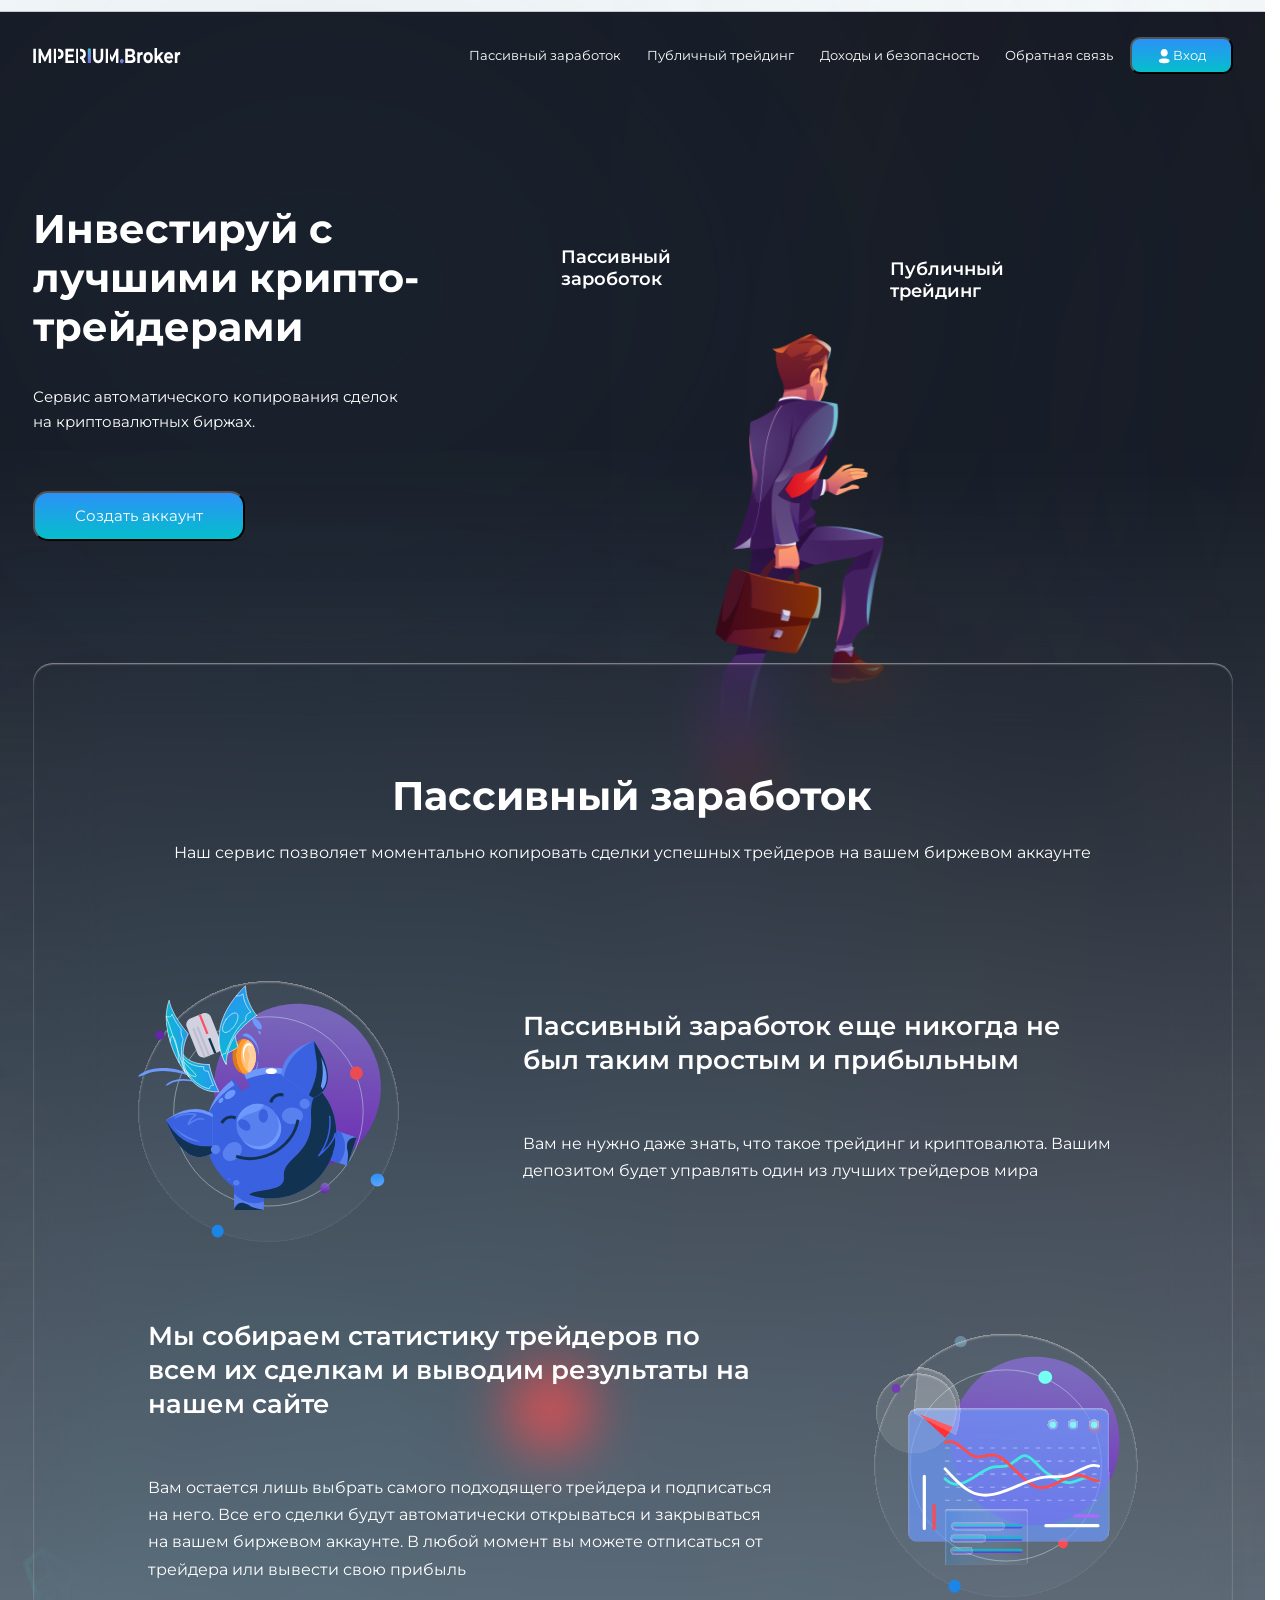
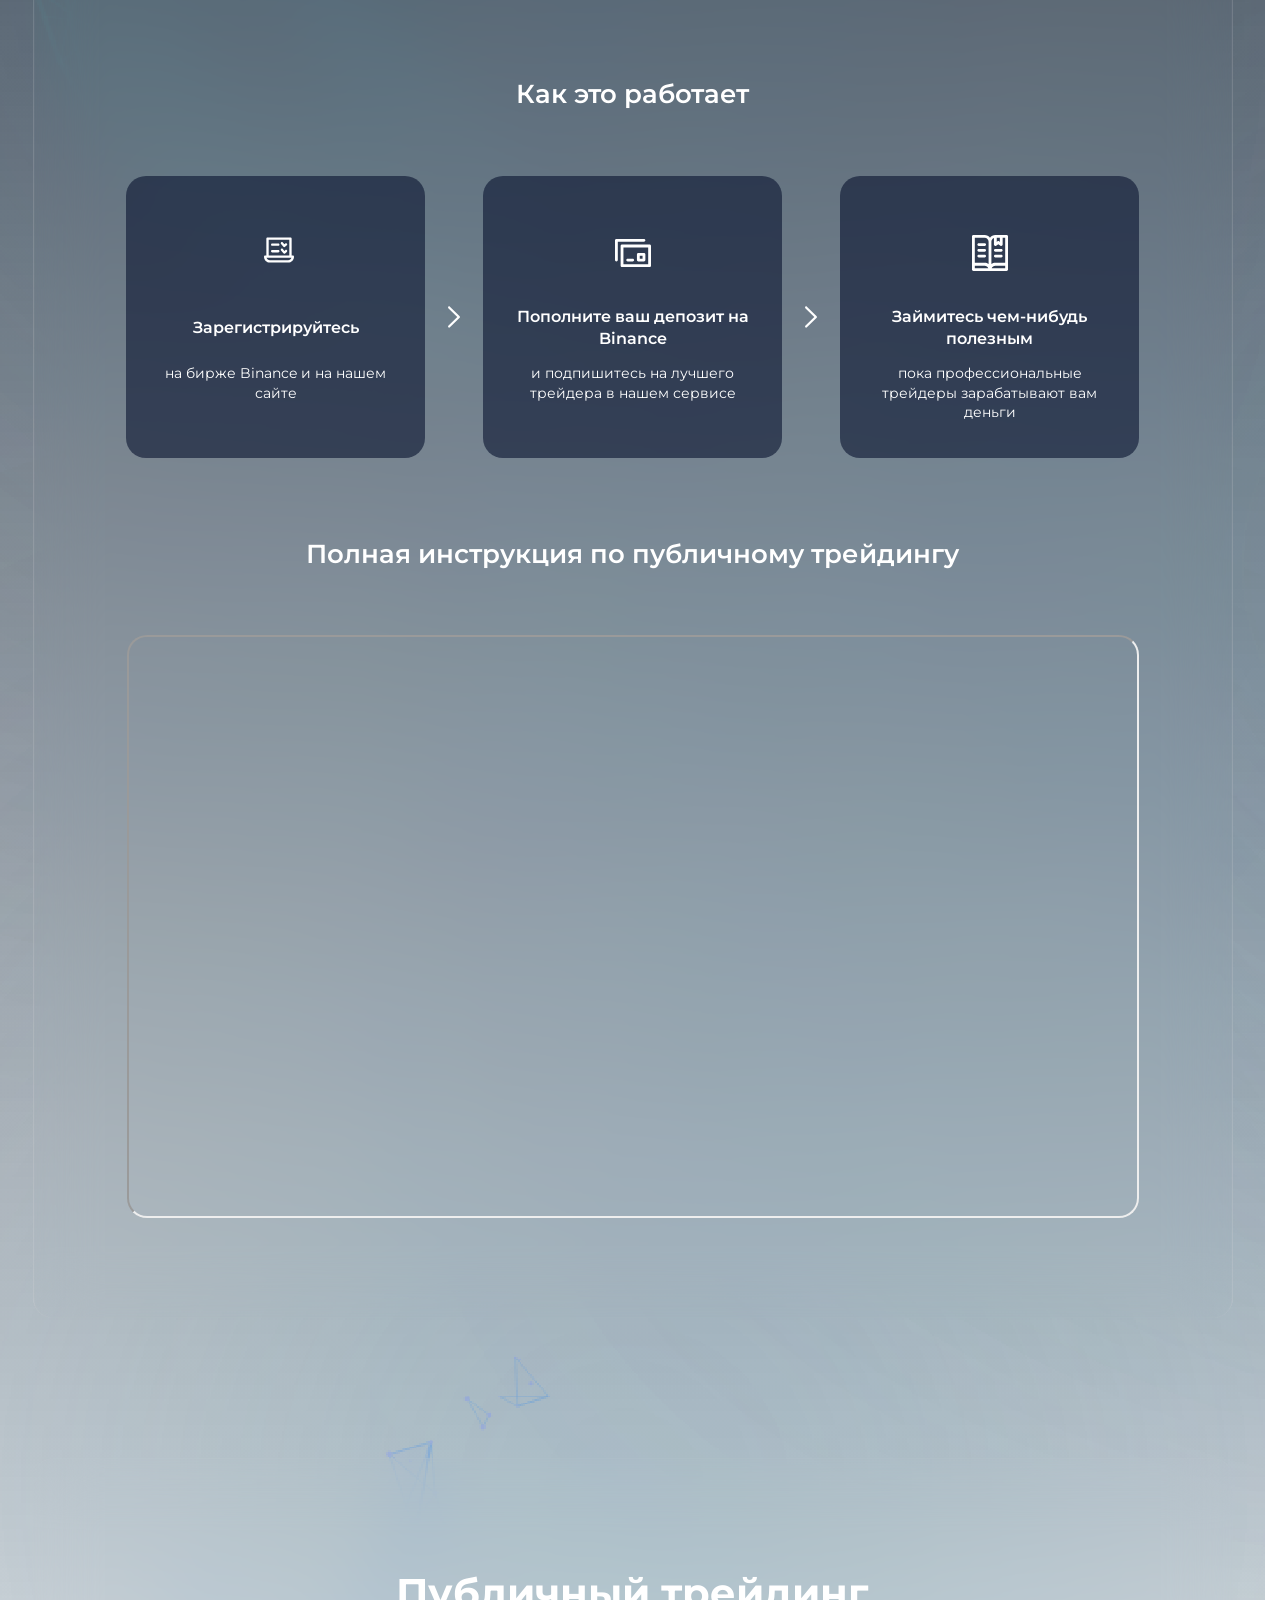
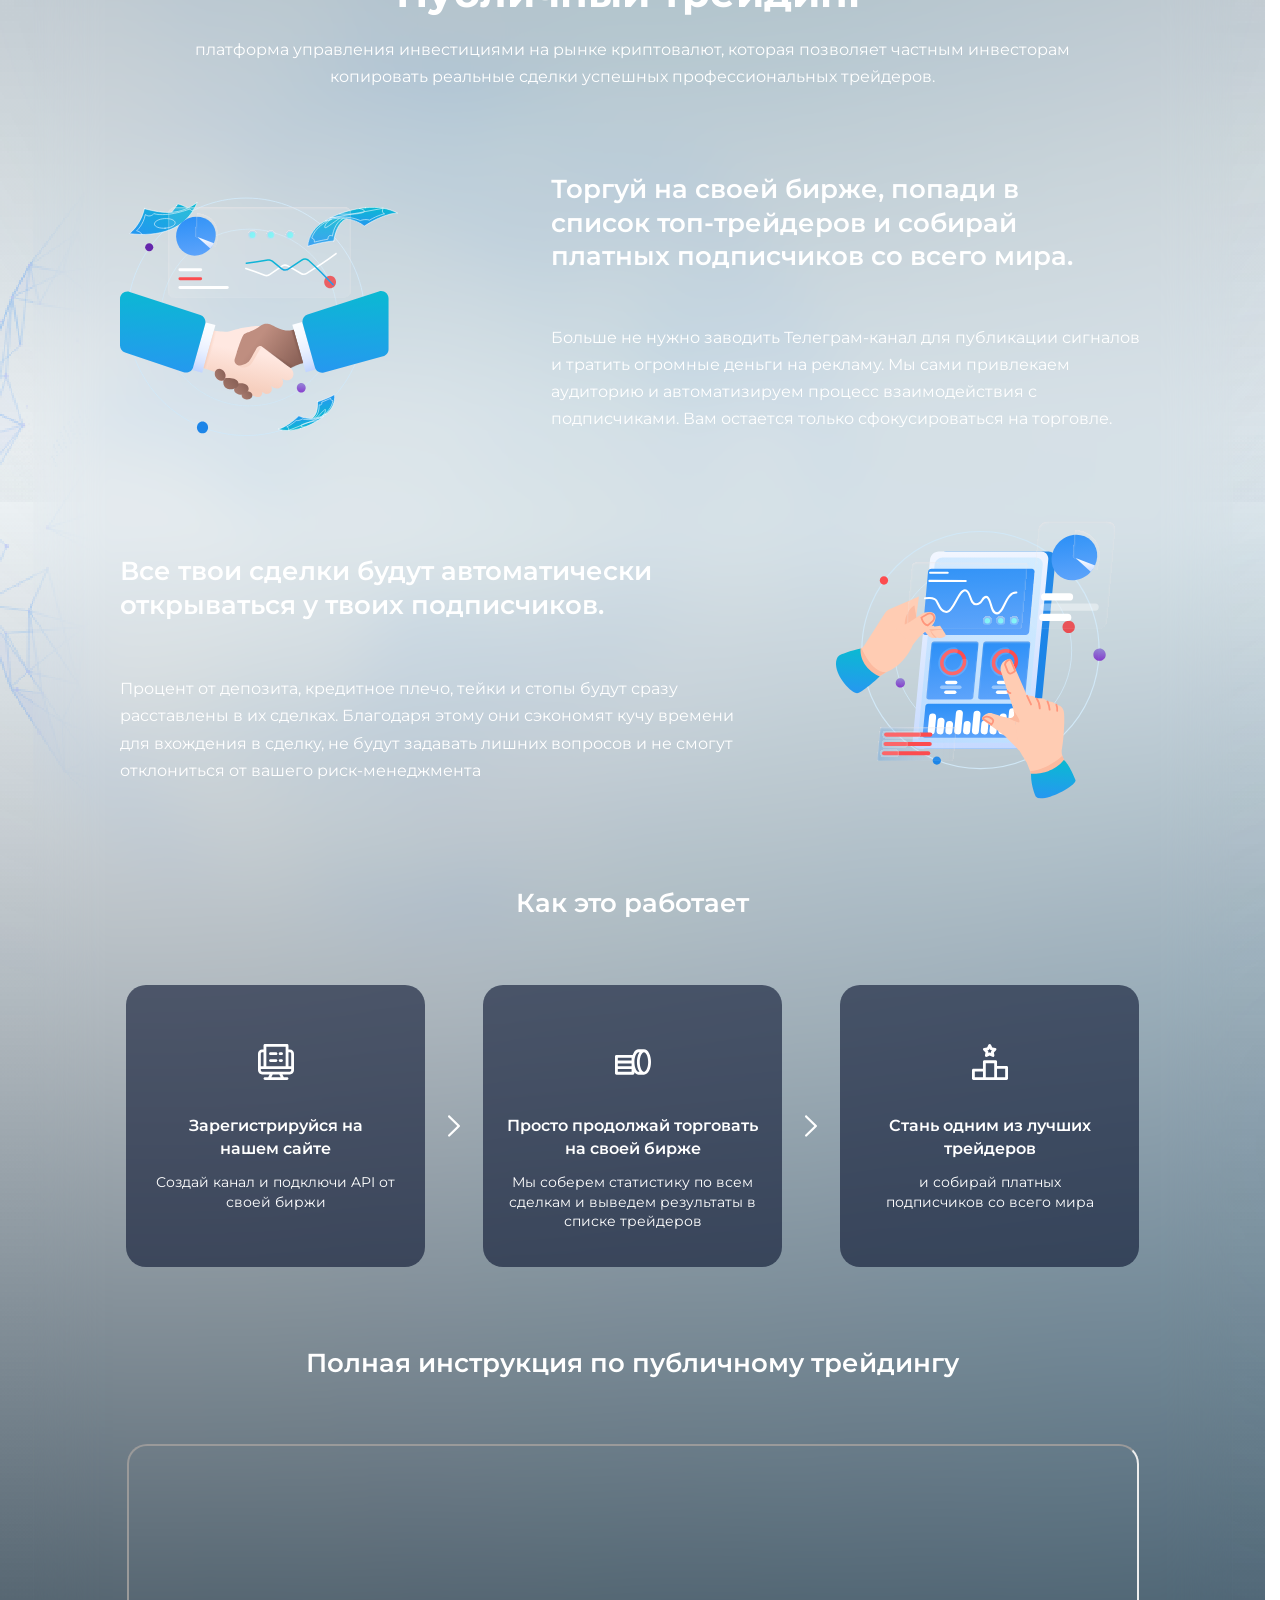
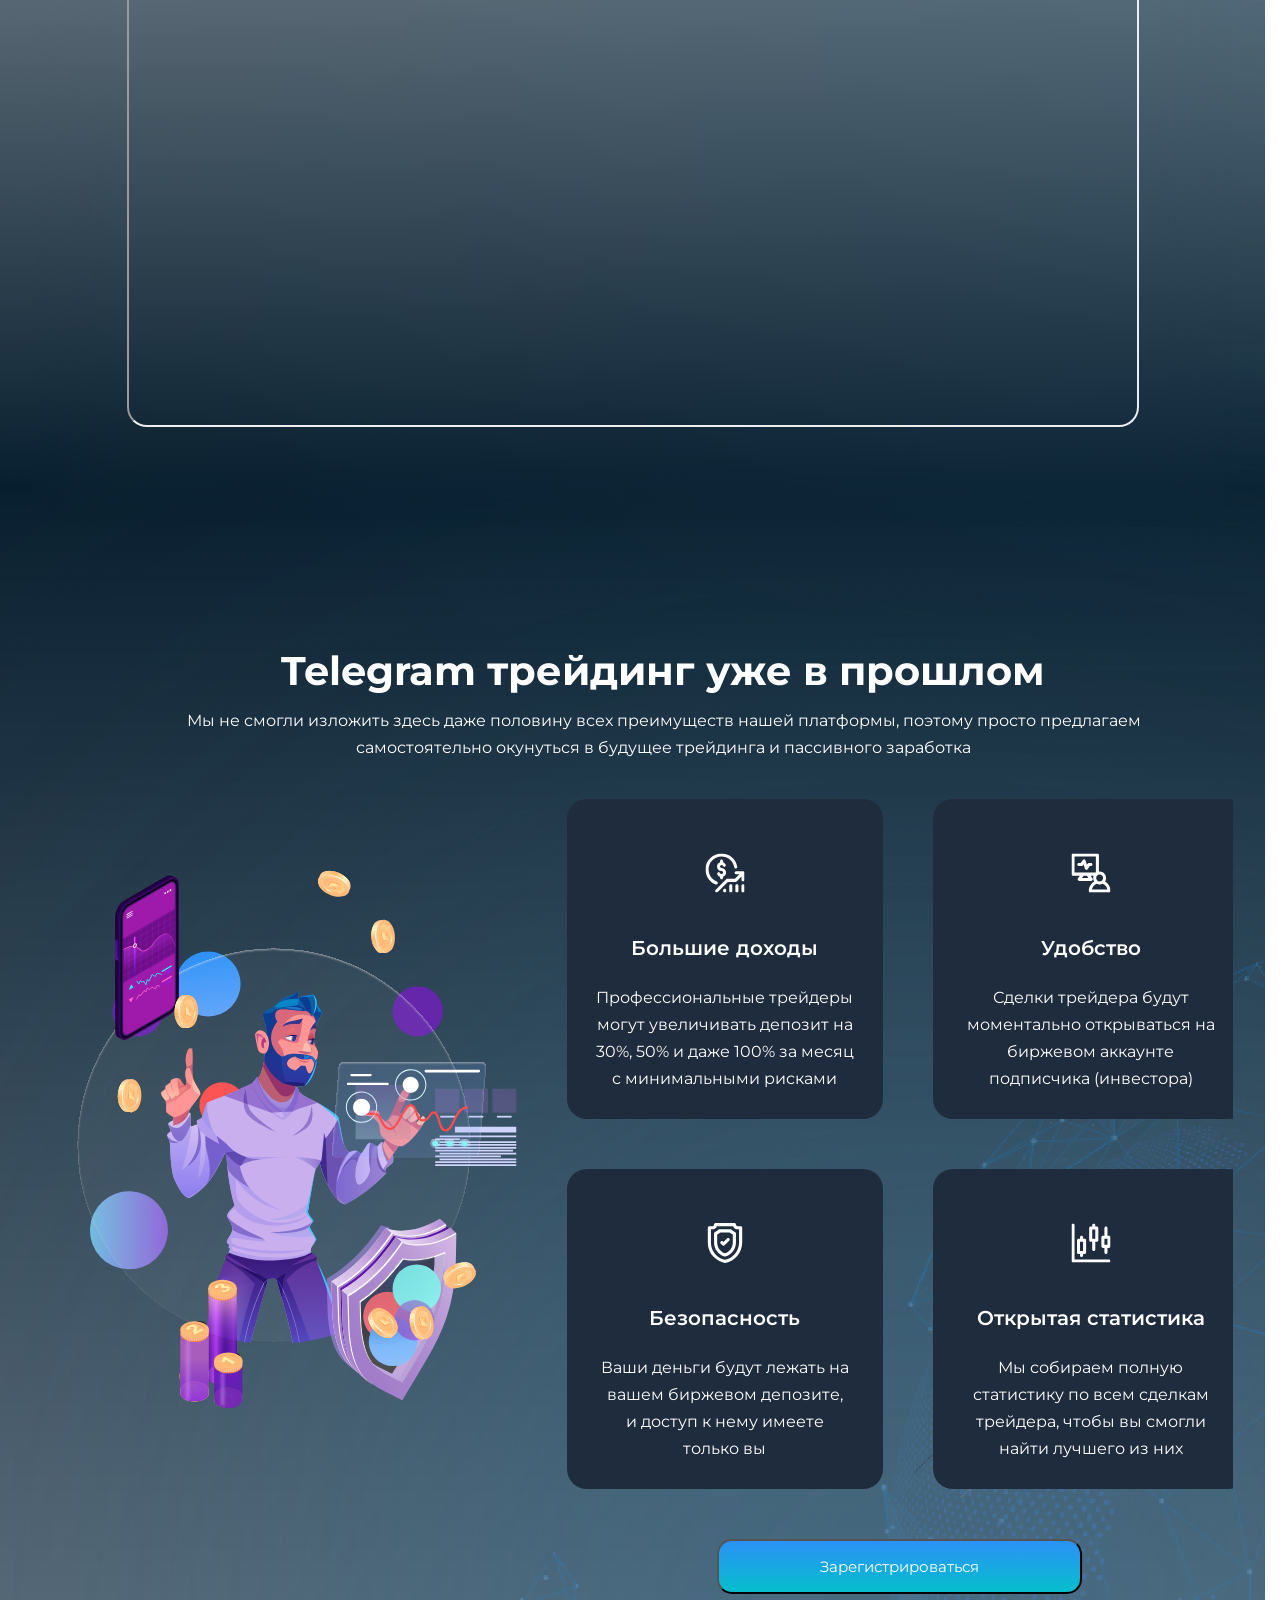
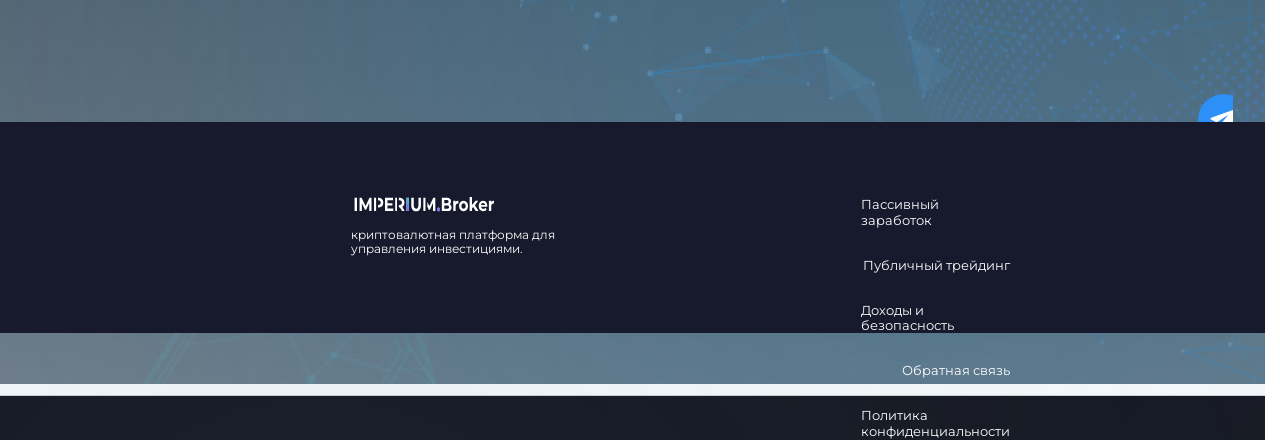
==== src/index.html @ 92c569d8 "adaptiv" ====
<!DOCTYPE html>
<html lang="ru">
<head>
    <meta charset="UTF-8">
    <meta name="viewport" content="width=device-width, initial-scale=1.0">
    <title>Document</title>
    <link rel="stylesheet" href="./index.css">
    <link rel="stylesheet" href="./normalize.css">
    <link rel="stylesheet" href="./media.css">
    <script defer src="./main.js"></script>
</head>
<body>
    <div class="page">
      <main class="page__content">
        <header class="header">
          <div class="logo">
            <img src="./assets/svg/Logo.svg" alt="Логотип" class="header__logo">
          </div>
          <button class="header__burger-btn" id="burger"><img src="./assets/svg/Menu.svg" alt="Menu"></button>
          <nav class="nav">
            <a href="#pass-income" class="nav__link">Пассивный заработок</a>
            <a href="#publ-trade" class="nav__link">Публичный трейдинг</a>
            <a href="#tg-trade" class="nav__link">Доходы и безопасность</a>
            <a href="#footer__actions" class="nav__link">Обратная связь</a> 
          </nav>
          <button class="btn btn_primary">
            <img src="./assets/svg/Profile.svg" alt="Профиль" class="logo__btn">Вход</button>
        </header>
        <section class="first-display">
          <div class="first-display__content">
            <h1 class="title title_h1">Инвестируй
              с лучшими крипто-трейдерами</h1>
            <p class="first-display__descr">Сервис автоматического копирования сделок
               на криптовалютных биржах.</p>
            <div class="first-display__actions">
              <button class="btn btn_prima">Создать аккаунт</button>
            </div>
          </div>
          <p class="first-display__pict one">Пассивный зароботок</p>
          <p class="first-display__pict two">Публичный трейдинг</p>
          <img src="./assets/svg/Man.svg" alt="Мужчина" class="first-display__bg">
        </section>
        <section id="pass-income" class="pass-income">
          <h1 class="title title-abzac_h1">Пассивный заработок</h1>
          <p class="pass-income__descr">Наш сервис позволяет моментально копировать
             сделки успешных трейдеров на вашем биржевом аккаунте</p>
          <div class="pass-income__list">
            <div class="card">
              <div class="card__content">
                <h3 class="card__title">Пассивный заработок еще никогда не был таким простым и прибыльным</h3>
                <p class="card__descr">Вам не нужно даже знать, что такое трейдинг и
                  криптовалюта. Вашим депозитом будет управлять один из лучших трейдеров мира</p>
              </div>
              <img src="./assets/svg/pig.svg" alt="Свинья" class="card-one__image">
            </div>
            <div class="card_direction_reverse">
              <div class="card-reverse__content">
                <h3 class="card-reverse__title">Мы собираем статистику трейдеров по всем их сделкам и выводим результаты на нашем сайте</h3>
                <p class="card-reverse__descr">Вам остается лишь выбрать самого подходящего трейдера и подписаться на него. Все его сделки будут автоматически открываться и закрываться на вашем биржевом аккаунте. В любой момент вы можете отписаться от трейдера или вывести свою прибыль</p>
              </div>
              <img src="./assets/svg/Card.svg" alt="Карточка" class="card-two__image">
            </div>
          </div>
          <h3 class="card-how__title">Как это работает</h3>
          <div class="card-how__work">
            <article class="how__work">
              <img src="./assets/svg/Icons.svg" alt="Иконка" class="icona">
              <h4 class="work__card">Зарегистрируйтесь</h4>
              <p class="work-card__descr">на бирже Binance и на 
                нашем сайте</p>
            </article>
            <img src="./assets/svg/Right.svg" alt="Стрелка" class="strela">
            <article class="how__work">
              <img src="./assets/svg/Icons-1.svg" alt="Иконка" class="icona">
              <h4 class="work-two__card">Пополните ваш депозит на Binance</h4>
              <p class="work-cardtwo__descr">и подпишитесь на лучшего трейдера в
                 нашем сервисе</p>
            </article>
            <img src="./assets/svg/Right.svg" alt="Стрелка" class="strela">
            <article class="how__work">
              <img src="./assets/svg/Vector.svg" alt="Иконка" class="icona">
              <h4 class="work-two__card">Займитесь чем-нибудь полезным</h4>
              <p class="work-cardtwo__descr">пока профессиональные трейдеры зарабатывают
                 вам деньги</p>
            </article>
          </div>
          <h3 class="card-two__title">Полная инструкция по публичному трейдингу</h3>
          <iframe width="1012" height="583" src="https://www.youtube.com/embed/ZHgyQGoeaB0?si=SyoJgp_qqMUG8dXv" class="video-trade"
          title="YouTube video player" allow="accelerometer; autoplay; clipboard-write; encrypted-media; gyroscope; picture-in-picture; web-share" referrerpolicy="strict-origin-when-cross-origin" allowfullscreen>
          </iframe>
        </section>
        <section id="publ-trade" class="publ-trade">
          <h1 class="title title-two_h1">Публичный трейдинг</h1>
          <p class="passtwo-income__descr">платформа управления инвестициями на рынке криптовалют,
             которая позволяет частным инвесторам копировать реальные сделки успешных профессиональных трейдеров.</p>
          <div class="pass-income__list">
            <div class="card">
              <div class="card__content">
                <h3 class="card-publ__title">Торгуй на своей бирже, попади в список топ-трейдеров и собирай платных подписчиков со всего мира. </h3>
                <p class="card-publ__descr">Больше не нужно заводить Телеграм-канал для публикации сигналов и тратить огромные деньги на рекламу. Мы сами привлекаем аудиторию и автоматизируем процесс взаимодействия с подписчиками. Вам остается только сфокусироваться на торговле.</p>
              </div>
              <img src="./assets/svg/Ruki.svg" alt="Рукопожатие" class="card-three__image">
            </div>
            <div class="card card_direction_reverse">
              <div class="card__content">
                <h3 class="card-reversepupl__title">Все твои сделки будут автоматически открываться у твоих подписчиков.</h3>
                <p class="card-reversepupl__descr">Процент от депозита, кредитное плечо, тейки и стопы будут сразу расставлены в их сделках. Благодаря этому они сэкономят кучу времени для вхождения в сделку, не будут задавать лишних вопросов и не смогут отклониться от вашего риск-менеджмента</p>
              </div>
              <img src="./assets/svg/Planhet.svg" alt="Планшет" class="card-for__image">
            </div>
          </div>
          <h3 class="card-howtwo__title">Как это работает</h3>
            <div class="card-how__work">
              <article class="how__work">
                <img src="./assets/svg/komp.svg" alt="Иконка" class="icona">
                <h4 class="work-two__card"><span>Зарегистрируйся на</span><br> 
                  <span>нашем сайте</span></h4>
                <p class="work-cardtwo__descr">Создай канал и подключи API от своей биржи</p>
              </article>
              <img src="./assets/svg/Right.svg" alt="Стрелка" class="strela">
              <article class="how__work">
                <img src="./assets/svg/monetki.svg" alt="Иконка" class="icona">
                <h4 class="work-two__card">Просто продолжай торговать на своей бирже</h4>
                <p class="work-cardtwo__descr">Мы соберем статистику по всем сделкам и выведем результаты в списке трейдеров</p>
              </article>
              <img src="./assets/svg/Right.svg" alt="Стрелка" class="strela">
              <article class="how__work">
                <img src="./assets/svg/mesta.svg" alt="Иконка" class="icona">
                <h4 class="work-two__card">Стань одним из лучших трейдеров</h4>
                <p class="work-cardtwo__descr"><span>и собирай платных</span><br>
                  <span>подписчиков со всего мира</span></p>
              </article>
            </div>
            <h3 class="card-two__title">Полная инструкция по публичному трейдингу</h3>
            <iframe width="1012" height="583" src="https://www.youtube.com/embed/ZHgyQGoeaB0?si=SyoJgp_qqMUG8dXv" class="video-trade"
            title="YouTube video player" allow="accelerometer; autoplay; clipboard-write; encrypted-media; gyroscope; picture-in-picture; web-share" referrerpolicy="strict-origin-when-cross-origin" allowfullscreen>
            </iframe>
        </section>
        <section id="tg-trade" class="tg-trade">
          <h1 class="title-tg">Telegram трейдинг уже в прошлом</h1>
          <p class="pass-tg__descr">Мы не смогли изложить здесь даже половину всех преимуществ нашей платформы, поэтому просто предлагаем самостоятельно окунуться в будущее трейдинга и пассивного заработка</p>
          <div class="tg-trade__cards">
            <article class="tg-trade__art">
              <img src="./assets/svg/tg-man_trade.svg" alt="Мужик" class="tg-img">
            </article>
            <div class="tg-trade__content">
              <article class="tg-trade__article">
                <img src="./assets/svg/uvelich.svg" alt="Иконка" class="icona-two">
                <h4 class="tg-trade__card">Большие доходы</h4>
                <p class="tg-trade__descr">Профессиональные трейдеры могут увеличивать депозит на 30%, 50% и даже 100% за месяц с минимальными рисками</p>
              </article>
              <article class="tg-trade__article">
                <img src="./assets/svg/monitor.svg" alt="Иконка" class="icona-two">
                <h4 class="tg-trade__card">Удобство</h4>
                <p class="tg-trade__descr">Сделки трейдера будут моментально открываться на биржевом аккаунте подписчика (инвестора)</p>
              </article>
              <article class="tg-trade__article">
                <img src="./assets/svg/schit.svg" alt="Иконка" class="icona-two">
                <h4 class="tg-trade__card">Безопасность</h4>
                <p class="tg-trade__descr"><span>Ваши деньги будут лежать на</span><br> <span>вашем биржевом депозите,</span><br>
                  <span>и доступ к нему имеете</span><br>
                  <span>только вы</span></p>
              </article>
              <article class="tg-trade__article">
                <img src="./assets/svg/nastroyka.svg" alt="Иконка" class="icona-two">
                <h4 class="tg-trade__card">Открытая статистика</h4>
                <p class="tg-trade__descr">Мы собираем полную статистику по всем сделкам трейдера, чтобы вы смогли найти лучшего из них</p>
              </article>
            </div>
          </div>
          <div class="tg-trade__actions">
            <button class="btn-tg__trade">Зарегистрироваться</button>
          </div>
          <div id="footer__actions" class="footer__actions">
            <a href="https://web.telegram.org/k/" class="tg-btn"><img src="./assets/svg/Telegram.svg" alt="tg"></a>
          </div>
        </section>
      </main>
    </div>
</body>
<footer class="footer">
  <div class="logo">
    <img src="./assets/svg/Logo.svg" alt="Логотип" class="footer__logo">
    <p class="logo__footer">криптовалютная платформа для управления инвестициями.</p>
  </div>
  <nav class="nav-foot">
    <a href="#pass-income" class="nav-foot__link">Пассивный заработок</a>
    <a href="#publ-trade" class="nav-foot__link">Публичный трейдинг</a>
    <a href="#tg-trade" class="nav-foot__link">Доходы и безопасность</a>
    <a href="#footer__actions" class="nav-foot__link">Обратная связь</a>
    <a href="#" class="nav-foot__link">Политика конфиденциальности</a>
  </nav>
</footer>
</html>
---- src/index.css ----
@font-face {
  font-family: 'montserrat';
  font-weight: 700;
  color: hsla(0, 0%, 100%, 1);
  src: url(./assets/fonts/static/Montserrat-Bold.ttf);
 }

 @font-face {
  font-family: 'montserrat';
  font-weight: 600;
  color: hsla(0, 0%, 100%, 1);
  src: url(./assets/fonts/static/Montserrat-SemiBold.ttf);
 }

 @font-face {
  font-family: 'montserrat';
  font-weight: 400;
  color: hsla(0, 0%, 100%, 1);
  src: url(./assets/fonts/static/Montserrat-Regular.ttf);
 }

 :root {
  --white: hsla(0, 0%, 86%, 1);
  --violet: hsla(268, 64%, 41%, 1);
  --yellow: hsla(28, 87%, 62%, 1);
  --glass: hsla(0, 0%, 100%, 0.04);
  --green-light: hsla(175, 100%, 72%, 1);
  --green: hsla(145, 63%, 42%, 1);
  --dark: hsla(215, 28%, 20%, 1);
  --red: hsla(359, 97%, 64%, 1);
  --blue: hsla(210, 93%, 57%, 1);
  --zalivka: hsla(225, 68%, 11%, 0.6);
  --white-font: hsla(0, 0%, 100%, 1);
  --grad-1:hsla(210, 93%, 57%, 1);
  --grad-2:hsla(184, 95%, 41%, 1);
  --grad-3:hsla(210, 97%, 50%, 1);
  --grad-4:hsla(184, 100%, 53%, 1);

  /* --linear-gradient__1: (hsla(210, 93%, 57%, 1), hsla(184, 95%, 41%, 1));
  --linear-gradient__2: (hsla(256, 93%, 57%, 1), hsla(184, 95%, 41%, 1));
  --linear-gradient__3: (hsla(210, 93%, 57%, 1), hsla(219, 100%, 79%, 1));
  --linear-gradient__4: (hsla(272, 84%, 42%, 1), hsla(256, 53%, 62%, 1));
  --linear-gradient__5: (hsla(191, 100%, 75%, 1), hsla(209, 100%, 61%, 1));
  --linear-gradient__icon: (hsla(198, 100%, 75%, 1), hsla(264, 89%, 68%, 1)); */
  --size-base: 4px;
  --content-width-max: 1220px;
 }

 html {
  font-size: 4px;
 }

 body {
  display: flex;
  flex-direction: column;
  font-size: 4rem;
  /* margin-bottom: calc(var(--size-base)*52.75); */
  background-image: url(./assets/svg/BG\ and\ elements.svg);
  /* background-color: black; */
  /* background-color: gray; */
  /* background-color: rgb(88, 86, 84); */
  /* background-position: 0 0; */
  color: var(--white-font);
  /* height: 100%; */
  /* padding-bottom: calc(var(--size-base)*52.75); */

 }
 
.page {
  display: flex;
  flex-direction: column;
  max-width: var(--content-width-max);
  margin: auto;
  width: 1200px;
  /* height: 100%; */

}

.page__content {
  display: flex;
  flex-direction: column;
  max-width: var(--content-width-max);
}

.header {
  display: flex;
  flex-direction: row;
  justify-content: space-between;
  align-items: center;
  color: var(--white-font);
  margin-top: calc(var(--size-base)*9.25);

}

.nav__link {
  color: var( --white-font);
  text-decoration: none;
}

.nav {
  display: flex;
  flex-direction: row;
  align-items: center;
  line-height: 1.22em;

  font-family: 'montserrat';
  font-weight: 500;
  
  font-size: 3.25rem;

  column-gap: calc(var(--size-base)*6.5);
  margin-left: calc(var(--size-base)*68);
}

.btn_primary {
  display: flex;
  /* flex-direction: row; */
  align-items: center;
  justify-content: center;
  height: 37px;
  width: 103px;
  color: var( --white-font);
  font-family: 'montserrat';
  font-weight: 500;

  font-size: 3.25rem;

  border-radius: 10px;
  background-image: linear-gradient(var(--grad-1), var(--grad-2));
}

.btn_primary:active {
  background-image: linear-gradient(var(--grad-3), var(--grad-4));
}

.first-display {
  height: calc(var(--size-base)*116.75);
  width: calc(var(--size-base)*110);
}


.first-display__content {
  display: flex;
  flex-direction: column;
}

.title_h1 {
  font-family: 'montserrat';
  font-weight: 700;
  height: calc(var(--size-base)*36.75);
  width: calc(var(--size-base)*110);
  font-size: 10rem;
  line-height: 1.22em;
  margin-top: calc(var(--size-base)*32.75);
}

.first-display__descr {
  font-family: 'montserrat';
  font-weight: 400;
  height: calc(var(--size-base)*12.5);
  width: calc(var(--size-base)*96.25);
  font-size: 3.75rem;
  line-height: 1.67em;
  margin-top: calc(var(--size-base)*8);
}

.btn_prima {
  display: flex;
  align-items: center;
  justify-content: center;
  height: 50px;
  width: 212px;
  color: var( --white-font);
  font-family: 'montserrat';
  font-weight: 500;
  line-height: 1.67em;

  font-size: 3.75rem;

  border-radius: 15px;
  background-image: linear-gradient(var(--grad-1), var(--grad-2));
  margin-top: calc(var(--size-base)*14.25)
}

.btn_prima:active {
  background-image: linear-gradient(var(--grad-3), var(--grad-4));
}

.first-display {
  display: flex;
}

.first-display__pict {
  font-family: 'montserrat';
  font-weight: 600;
  line-height: 1.22em;
  font-size: 4.5rem;
}

.one {
  display: flex;
  flex-direction: column;
  height: calc(var(--size-base)*12.25);
  width: calc(var(--size-base)*36.2);
  margin-top: calc(var(--size-base)*43.25);
  margin-left: calc(var(--size-base)*22);
}

.two {
  display: flex;
  flex-direction: column;
  height: calc(var(--size-base)*10.75);
  width: calc(var(--size-base)*35);
  margin-top: calc(var(--size-base)*46.25);
  margin-left: calc(var(--size-base)*54.75);
}

.first-display__bg {
  position: relative;
  top: calc(var(--size-base)*65);
  left: calc(var(--size-base)*(-75));
}

.pass-income {
  display: flex;
  flex-direction: column;
  align-items: center;
  justify-content: space-between;
  margin-top: calc(var(--size-base)*30.5);

  box-shadow: inset 0 1px 2px hsla(0, 18%, 92%, 0.6);
  border-radius: 20px;
  backdrop-filter: blur(30px);
  z-index: 1;
}

.title-abzac_h1 {
  font-family: 'montserrat';
  font-weight: 700;
  height: calc(var(--size-base)*16.75);
  width: calc(var(--size-base)*120.5);
  font-size: 10rem;
  line-height: 1.68em;
  margin-top: calc(var(--size-base)*24.75);
}

.pass-income__descr {
  font-family: 'montserrat';
  font-weight: 400;
  height: calc(var(--size-base)*6.75);
  /* width: calc(var(--size-base)*239); */
  font-size: 4rem;
  line-height: 1.68em;
  margin-top: calc(var(--size-base)*2.75);
}

/* .pass-income__list {

} */

.card {
  display: flex;
  flex-direction: row-reverse;
  /* height: calc(var(--size-base)*73.25);
  width: calc(var(--size-base)*252); */
  /* justify-content: space-between; */
  /* align-items: end; */
}

.card_direction_reverse {
  display: flex;
  flex-direction: row;
}

.card__content {
  display: flex;
  flex-direction: column;
}

.card__title {
  font-family: 'montserrat';
  font-weight: 600;
  height: calc(var(--size-base)*17);
  width: calc(var(--size-base)*137.75);
  font-size: 6.5rem;
  line-height: 1.3em;
  margin-top: calc(var(--size-base)*35.75);
  margin-left: calc(var(--size-base)*24);
}

.card__descr {
  font-family: 'montserrat';
  font-weight: 400;
  height: calc(var(--size-base)*13.5);
  width: calc(var(--size-base)*148.75);
  font-size: 4rem;
  line-height: 1.7em;
  margin-top: calc(var(--size-base)*13);
  margin-left: calc(var(--size-base)*24);
}

.card-one__image {
  width: 279px;
  height: 279px;
  margin-top: calc(var(--size-base)*24.5);
  /* margin-left: calc(var(--size-base)*(-7.5)); */
  position: relative;
  left: -20px;
}

.card-reverse__title {
  font-family: 'montserrat';
  font-weight: 600;
  height: calc(var(--size-base)*25.5);
  width: calc(var(--size-base)*156.5);
  font-size: 6.5rem;
  line-height: 1.3em;
  margin-top: calc(var(--size-base)*19);
  /* margin-left: calc(var(--size-base)*28.75); */
}


.card-reverse__descr {
  font-family: 'montserrat';
  font-weight: 400;
  height: calc(var(--size-base)*27);
  width: calc(var(--size-base)*156.5);
  font-size: 4rem;
  line-height: 1.7em;
  margin-top: calc(var(--size-base)*13);
  /* margin-right: calc(var(--size-base)*13); */
}

.card-two__image {
  width: 279px;
  height: 279px;
  margin-top: calc(var(--size-base)*18.75);
  position: relative;
  left: 90px;
}

.card-how__title {
  font-family: 'montserrat';
  font-weight: 600;
  height: calc(var(--size-base)*8.5);
  width: calc(var(--size-base)*58.5);
  font-size: 6.5rem;
  line-height: 1.3em;
  margin-top: calc(var(--size-base)*20);
}

.card-how__work {
  display: flex;
  flex-direction: row;
  align-items: center;
  gap: calc(var(--size-base)*3.25);
  margin-top: calc(var(--size-base)*16);
}

.how__work {
  width: 299px;
  height: 282px;
  display: flex;
  flex-direction: column;
  background-color: var(--zalivka);
  border-radius: 20px;
  align-items: center;
  /* justify-content: space-around; */
}

.work__card {
  font-family: 'montserrat';
  font-weight: 600;
  /* height: calc(var(--size-base)*8.5); */
  /* width: calc(var(--size-base)*58.5); */
  font-size: 4rem;
  line-height: 1.4em;
  margin-top: calc(var(--size-base)*11.5);
  text-align: center;
}

.work-two__card {
  font-family: 'montserrat';
  font-weight: 600;
  font-size: 4rem;
  line-height: 1.4em;
  margin-top: calc(var(--size-base)*8.75);
  text-align: center;
  width: 261px;
  height: 44px;
}

.work-card__descr {
  font-family: 'montserrat';
  font-weight: 400;
  font-size: 3.5rem;
  line-height: 1.4em;
  margin-top: calc(var(--size-base)*6.25);
  width: 260px;
  height: 40px;
  text-align: center;
}

.work-cardtwo__descr {
  font-family: 'montserrat';
  font-weight: 400;
  font-size: 3.5rem;
  line-height: 1.4em;
  margin-top: calc(var(--size-base)*3.5);
  width: 260px;
  height: 40px;
  text-align: center;
}

.icona {
  width: 36px;
  height: 36px;
  margin-top: calc(var(--size-base)*14.75);
}

.strela {
  width: 32px;
  height: 32px;
}

.card-two__title {
  font-family: 'montserrat';
  font-weight: 600;
  height: calc(var(--size-base)*8.5);
  width: calc(var(--size-base)*170);
  font-size: 6.5rem;
  line-height: 1.3em;
  margin-top: calc(var(--size-base)*20);
  text-align: center;
}

.video-trade {
  margin-top: calc(var(--size-base)*15.7);
  border-radius: 20px;
  margin-bottom: calc(var(--size-base)*25);
}

.publ-trade {
  display: flex;
  flex-direction: column;
  align-items: center;
  justify-content: space-between;
  margin-top: calc(var(--size-base)*35);

  box-shadow: inset 0 1px 2px hsla(0, 0%, 100%, 0.04);
  border-radius: 20px;
  backdrop-filter: blur(30px);
  z-index: 1;
}

/* .pass-income__list {

} */

.title-two_h1 {
  font-family: 'montserrat';
  font-weight: 700;
  height: calc(var(--size-base)*16.75);
  width: calc(var(--size-base)*118.5);
  font-size: 10rem;
  line-height: 1.68em;
  margin-top: calc(var(--size-base)*25.25);
  text-align: center;
}

.passtwo-income__descr {
  font-family: 'montserrat';
  font-weight: 400;
  height: calc(var(--size-base)*13.5);
  width: calc(var(--size-base)*239);
  font-size: 4rem;
  line-height: 1.68em;
  margin-top: calc(var(--size-base)*2.75);
  text-align: center;
}

.card-three__image {
  width: 279px;
  height: 279px;
  margin-top: calc(var(--size-base)*20.1);
  position: relative;
  /* left: -30px; */
}

.card-for__image {
  width: 279px;
  height: 279px;
  margin-top: calc(var(--size-base)*17.75);
  position: relative;
  left: 90px;
}

.card-publ__title {
  font-family: 'montserrat';
  font-weight: 600;
  height: calc(var(--size-base)*25.5);
  width: calc(var(--size-base)*137.75);
  font-size: 6.5rem;
  line-height: 1.3em;
  margin-top: calc(var(--size-base)*20.5);
  margin-left: calc(var(--size-base)*38);
}

.card-publ__descr {
  font-family: 'montserrat';
  font-weight: 400;
  height: calc(var(--size-base)*27);
  width: calc(var(--size-base)*148.75);
  font-size: 4rem;
  line-height: 1.7em;
  margin-top: calc(var(--size-base)*12.25);
  margin-left: calc(var(--size-base)*38);
}

.card-reversepupl__title {
  font-family: 'montserrat';
  font-weight: 600;
  height: calc(var(--size-base)*17);
  width: calc(var(--size-base)*156.5);
  font-size: 6.5rem;
  line-height: 1.3em;
  margin-top: calc(var(--size-base)*26.25);
  /* margin-left: calc(var(--size-base)*26); */
}

.card-reversepupl__descr {
  font-family: 'montserrat';
  font-weight: 400;
  height: calc(var(--size-base)*27);
  width: calc(var(--size-base)*156.5);
  font-size: 4rem;
  line-height: 1.7em;
  margin-top: calc(var(--size-base)*13);
}

.card-howtwo__title {
  font-family: 'montserrat';
  font-weight: 600;
  height: calc(var(--size-base)*8.5);
  width: calc(var(--size-base)*58.5);
  font-size: 6.5rem;
  line-height: 1.3em;
  margin-top: calc(var(--size-base)*21.75);
}

.tg-trade {
  display: flex;
  flex-direction: column;
  justify-content: space-between;
  align-items: center;
  height: calc(var(--size-base)*246.25);
  width: calc(var(--size-base)*293.5);
  margin-left: calc(var(--size-base)*11);
  margin-bottom: calc(var(--size-base)*52.5);
}

.title-tg {
  font-family: 'montserrat';
  font-weight: 700;
  height: calc(var(--size-base)*16.75);
  width: calc(var(--size-base)*191.5);
  font-size: 10rem;
  line-height: 1.22em;
  margin-top: calc(var(--size-base)*30);
  /* margin-bottom: calc(var(--size-base)*26); */
  /* margin-left: calc(var(--size-base)*56.75); */
  /* justify-content: center; */
  /* align-items: center; */
}

.pass-tg__descr {
  font-family: 'montserrat';
  font-weight: 400;
  height: calc(var(--size-base)*12.5);
  width: calc(var(--size-base)*239);
  font-size: 4rem;
  line-height: 1.7em;
  margin-top: calc(var(--size-base)*2.75);
  text-align: center;
}

.tg-trade__cards {
  display: flex;
  align-items: center;
  justify-content: space-between;
  margin-top: calc(var(--size-base)*10.5);
  gap: 50px;
  /* margin-bottom: calc(var(--size-base)*10); */
}

.tg-trade__content {
  flex: 1.5;
  display: flex;
  flex-wrap: wrap;
  /* justify-content: space-between; */
  gap: 50px;
}

.tg-img {
  height: calc(var(--size-base)*144.25);
  width: calc(var(--size-base)*110);
}

.tg-trade__article {
  width: 316px;
  height: 320px;
  display: flex;
  flex-direction: column;
  background-color: hsla(214, 33%, 18%, 1);
  border-radius: 20px;
  align-items: center;
  /* justify-content: space-between; */
}

.icona-two {
  width: 40px;
  height: 40px;
  margin-top: calc(var(--size-base)*13.5);
}

.tg-trade__card {
  font-family: 'montserrat';
  font-weight: 600;
  height: calc(var(--size-base)*6.5);
  font-size: 5rem;
  line-height: 1.3em;
  margin-top: calc(var(--size-base)*10.5);
  text-align: center;
}

.tg-trade__descr {
  font-family: 'montserrat';
  font-weight: 400;
  width: calc(var(--size-base)*67);
  font-size: 4rem;
  line-height: 1.7em;
  margin-top: calc(var(--size-base)*5.75);
  text-align: center;
}

.tg-trade__actions {
  display: flex;
  height: 55px;
  width: 100%;
  margin-top: calc(var(--size-base)*12.5);
  margin-left: calc(var(--size-base)*320);
}

.btn-tg__trade {
  display: flex;
  align-items: center;
  justify-content: center;
  height: 55px;
  width: 365px;
  color: var( --white-font);
  font-family: 'montserrat';
  font-weight: 500;
  line-height: 1.67em;

  font-size: 3.75rem;

  border-radius: 15px;
  background-image: linear-gradient(var(--grad-1), var(--grad-2));
  /* margin-top: calc(var(--size-base)*12.5); */
  /* margin-left: calc(var(--size-base)*120); */
}

.btn-tg__trade:active {
  background-image: linear-gradient(var(--grad-3), var(--grad-4));
}

.footer__actions {
  height: 52px;
  width: 52px;
  margin-top: calc(var(--size-base)*25);
  margin-left: calc(var(--size-base)*280);
  z-index: 1;
}

.footer {
  display: flex;
  flex-direction: row;
  justify-content: space-between;
  /* align-items: center; */
  background-color: hsla(230, 32%, 13%, 1);
  width: 100%;
  height: calc(var(--size-base)*52.75);
}

.footer__logo {
  height: calc(var(--size-base)*3.8);
  width: calc(var(--size-base)*36.75);
  margin-top: calc(var(--size-base)*18.75);
  margin-left: calc(var(--size-base)*87.75);
}

.logo__footer {
  font-family: 'montserrat';
  font-weight: 400;
  width: calc(var(--size-base)*58.75);
  font-size: 3rem;
  line-height: 1.2em;
  margin-top: calc(var(--size-base)*3.94);
  margin-bottom: calc(var(--size-base)*18.75);
  text-align: left;
  margin-left: calc(var(--size-base)*87.75);
}

.nav-foot {
  height: calc(var(--size-base)*4);
  display: flex;
  flex-direction: row;
  flex-wrap: wrap;
  justify-content: end;
  margin-top: calc(var(--size-base)*18.75);
  margin-left: calc(var(--size-base)*68.75);
  margin-right: calc(var(--size-base)*87.5);
  /* align-items: center; */
  line-height: 1.22em;

  font-family: 'montserrat';
  font-weight: 500;
  
  font-size: 3.25rem;

  column-gap: calc(var(--size-base)*10);
  row-gap: calc(var(--size-base)*7.25);
}


.nav-foot__link {
  color: var( --white-font);
  text-decoration: none;
}

/* .header__burger-btn {
  display: none;
} */
---- src/media.css ----
@media (max-width: 2560px) {
    .page {
       
        overflow: hidden;
    }
    .header__burger-btn {
        display: none;
    }
  }
@media (max-width: 1440px) {
    .page {
       
        overflow: hidden;
    }
    .header__burger-btn {
        display: none;
    }
}


@media (max-width: 1200px) {
    .page {
       
        overflow: hidden;
    }
    .header__burger-btn {
        display: none;
    }
  }
/*   
@media (max-width: 1000px) {
    .page {
        width: 768px;
        overflow: hidden;
    }

    .title_h1 {
        font-size: 6.75rem;

    }
    .nav {
        display: none;

    }
    .header__burger-btn {
        display: none;
    }
  }  */
  
@media (max-width: 768px) {
    .page {
        overflow: hidden;
        width: 730px;
    }

    .header {
        height: calc(var(--size-base)*9.25);
        width: calc(var(--size-base)*182);
    }

    .title_h1 {
        font-size: 6.75rem;

    }

    .nav {
        display: block;
        background-color: black;
        position: absolute;
        left: calc(var(--size-base)*(-70));
        top: calc(var(--size-base)*10);
        margin: 0;
        width: calc(var(--size-base)*70);
        /* height: calc(var(--size-base)*50); */
        transition: transform .5s;
    }
    /* .nav a{
        padding: calc(var(--size-base)*2);
        display: block; */

    .nav__link {
        display: block;
        padding: 10px 0;
        margin: 10px;
    
    }
    .header.open .nav {
        transform: translateX(100%);
    }




    .header__burger-btn {
        display: block;
        height: calc(var(--size-base)*6);
        width: calc(var(--size-base)*6);
        margin-right: calc(var(--size-base)*95);
        /* background-image: url(./assets/svg/Menu.svg); */
        background: black;
        z-index: 1;
        border: none;
        
    }

   
}
  
/* @media (max-width: 480px) {

    .nav {
      display: none;

    }
} */
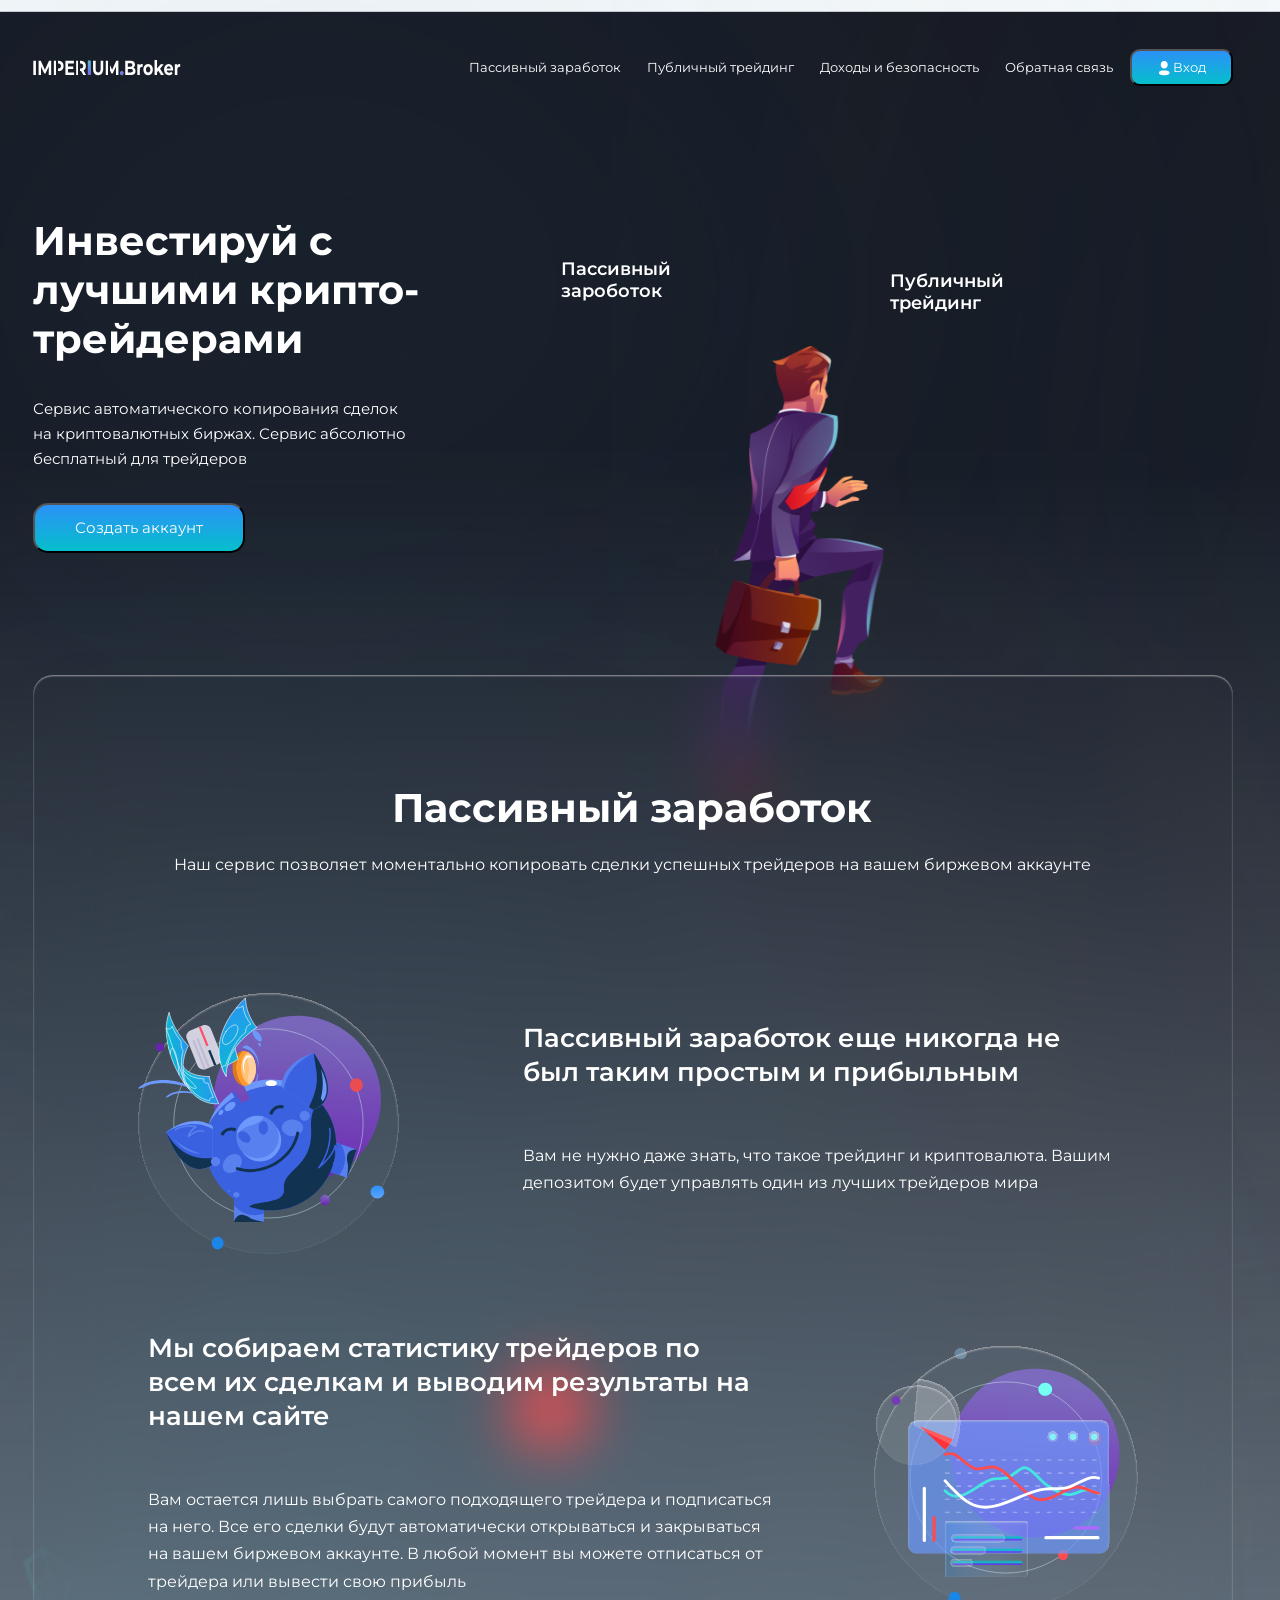
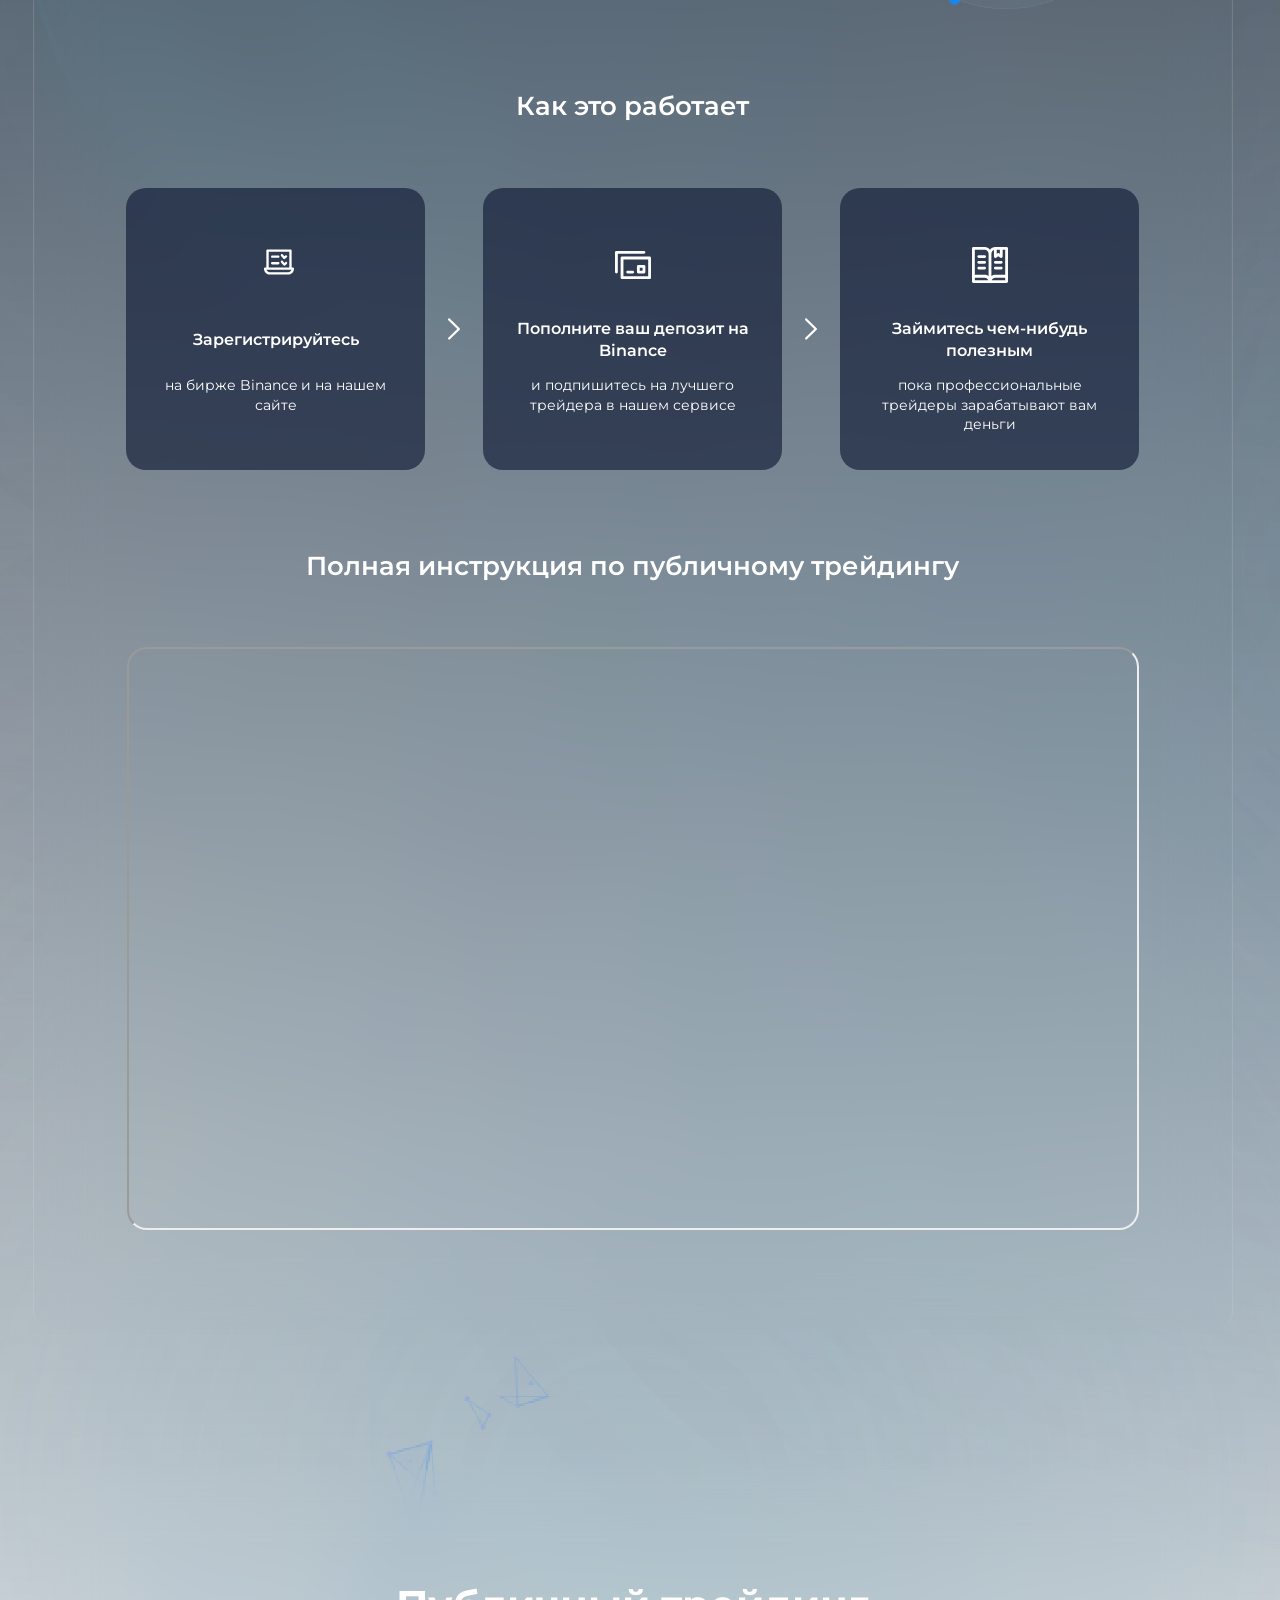
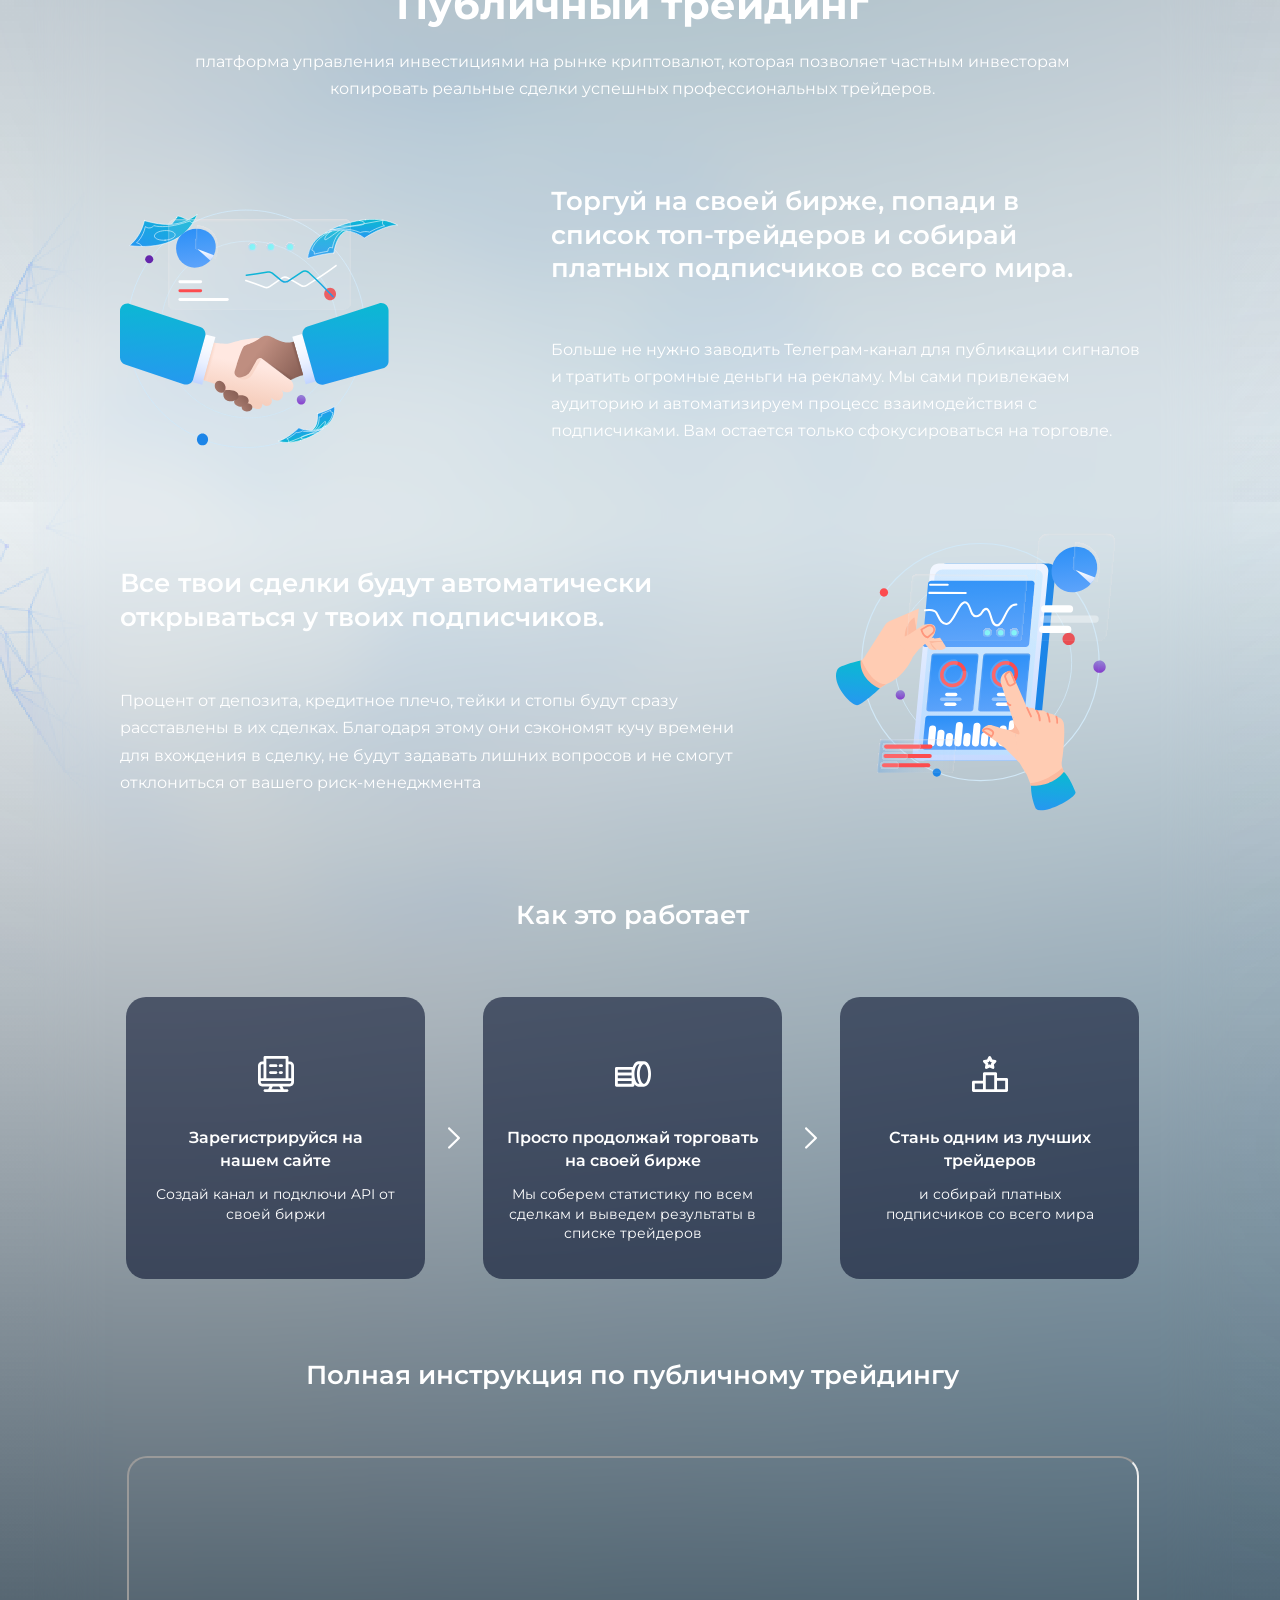
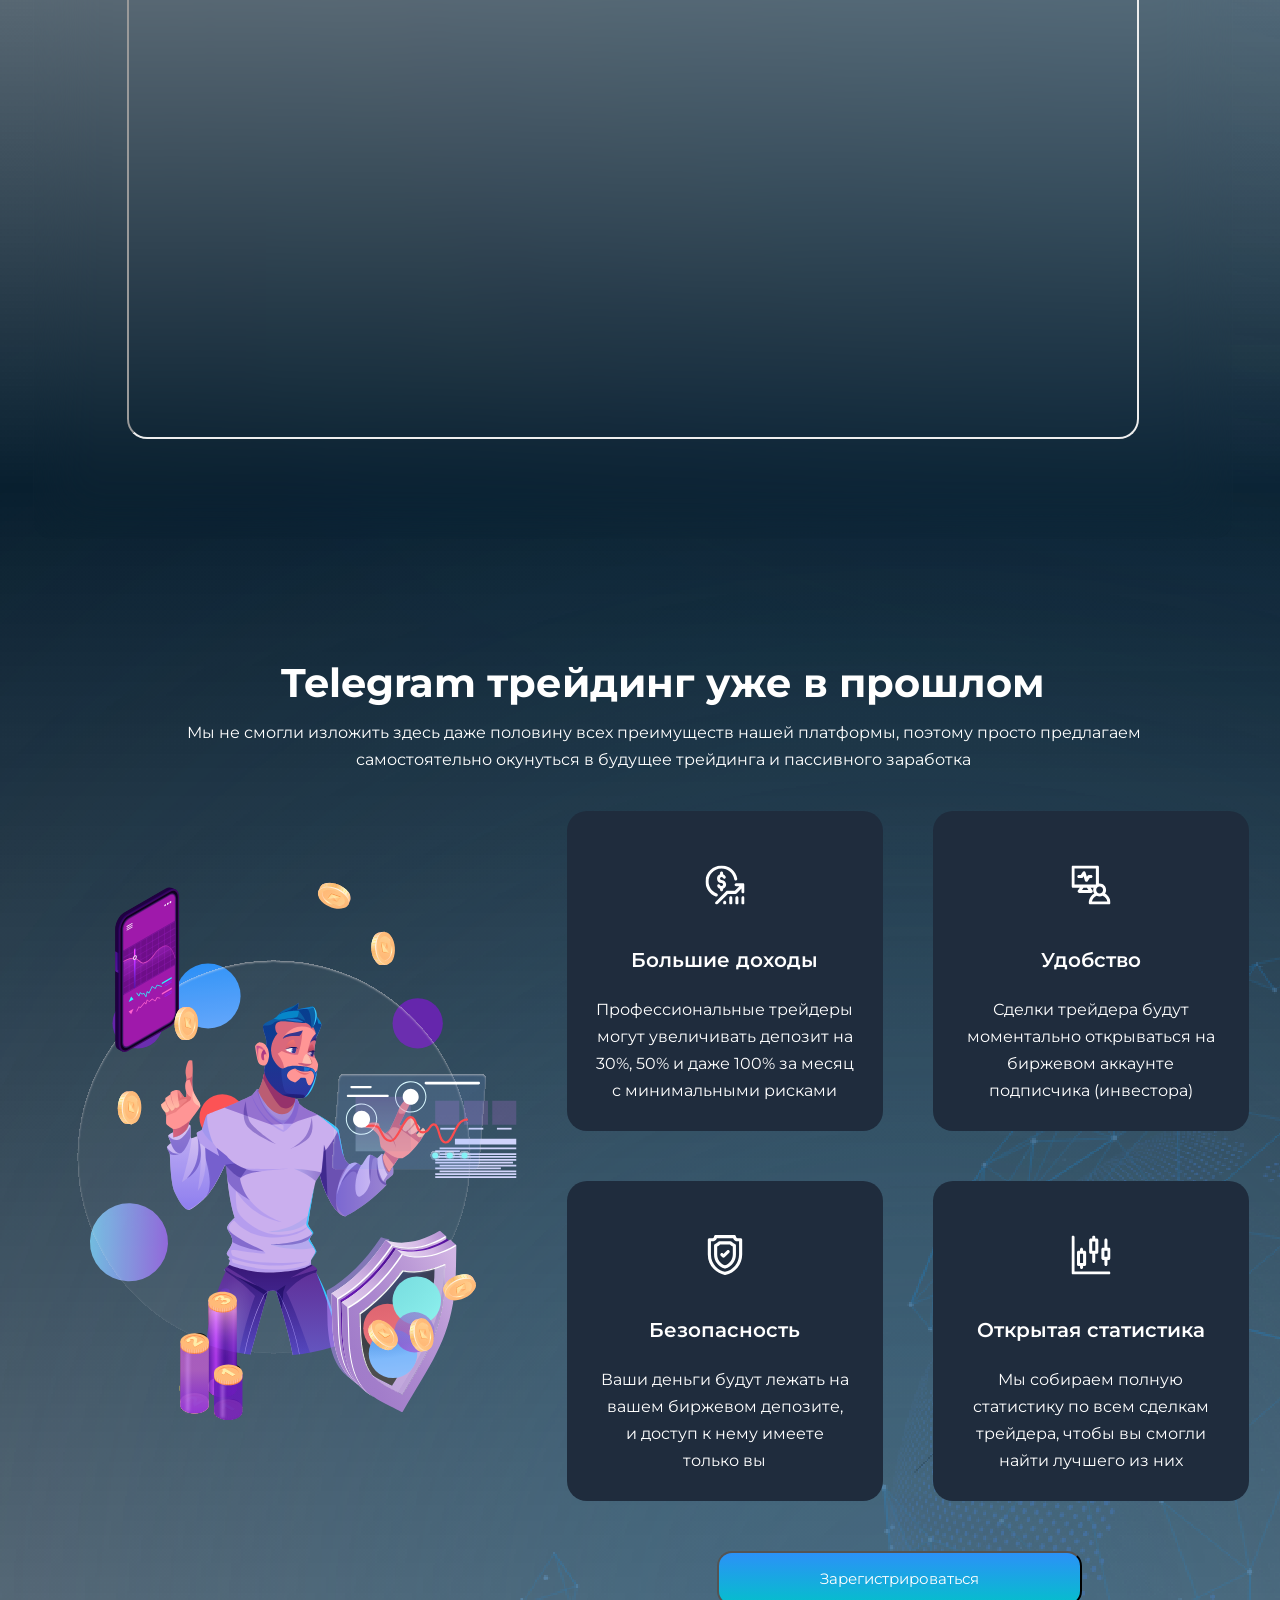
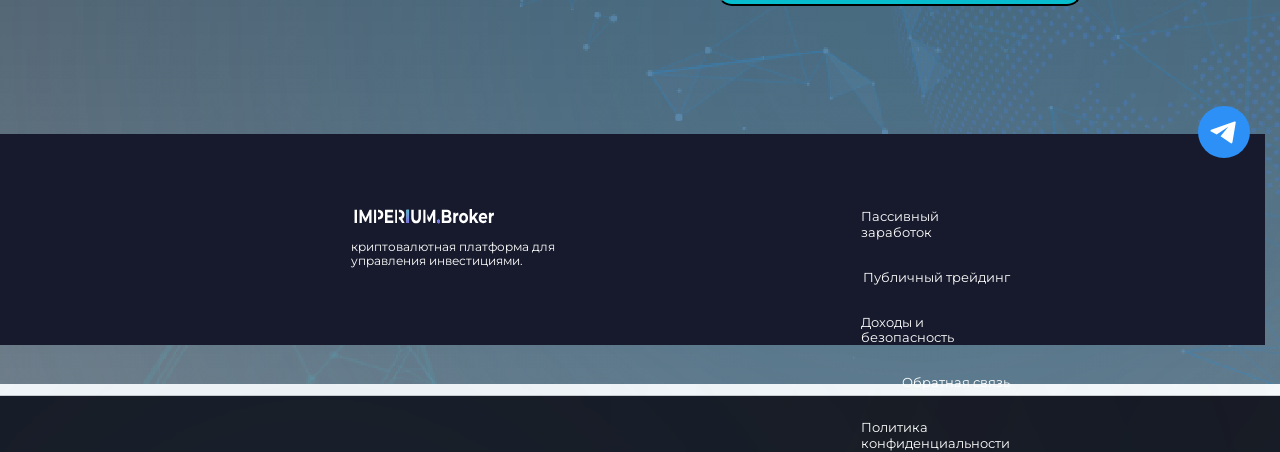
==== commit fc115fd5: "adaptiv" ====
--- a/src/index.html
+++ b/src/index.html
@@ -31,7 +31,7 @@
             <h1 class="title title_h1">Инвестируй
               с лучшими крипто-трейдерами</h1>
             <p class="first-display__descr">Сервис автоматического копирования сделок
-               на криптовалютных биржах.</p>
+               на криптовалютных биржах.  Сервис абсолютно бесплатный для трейдеров</p>
             <div class="first-display__actions">
               <button class="btn btn_prima">Создать аккаунт</button>
             </div>
--- a/src/index.css
+++ b/src/index.css
@@ -89,7 +89,7 @@
   justify-content: space-between;
   align-items: center;
   color: var(--white-font);
-  margin-top: calc(var(--size-base)*9.25);
+  margin-top: calc(var(--size-base)*12.25);
 
 }
 
@@ -739,6 +739,10 @@
   text-decoration: none;
 }
 
+/* .tg-btn {
+  z-index: 2;
+} */
+
 /* .header__burger-btn {
   display: none;
 } */
--- a/src/media.css
+++ b/src/media.css
@@ -1,7 +1,7 @@
 @media (max-width: 2560px) {
     .page {
        
-        overflow: hidden;
+        /* overflow: hidden; */
     }
     .header__burger-btn {
         display: none;
@@ -10,7 +10,7 @@
 @media (max-width: 1440px) {
     .page {
        
-        overflow: hidden;
+        /* overflow: hidden; */
     }
     .header__burger-btn {
         display: none;
@@ -21,7 +21,7 @@
 @media (max-width: 1200px) {
     .page {
        
-        overflow: hidden;
+        /* overflow: hidden; */
     }
     .header__burger-btn {
         display: none;
@@ -60,7 +60,22 @@
 
     .title_h1 {
         font-size: 6.75rem;
+        height: calc(var(--size-base)*25.25);
+        width: calc(var(--size-base)*77.5);
+        margin-top: calc(var(--size-base)*21.25);
+        line-height: 100%;
 
+    }
+    .first-display__descr {
+        height: calc(var(--size-base)*23);
+        width: calc(var(--size-base)*72.5);
+        font-size: 3.5rem;
+        line-height: 167%;
+        margin-top: calc(var(--size-base)*6);
+    }
+
+    .btn_prima {
+        margin-top: calc(var(--size-base)*6);
     }
 
     .nav {
@@ -97,11 +112,15 @@
         width: calc(var(--size-base)*6);
         margin-right: calc(var(--size-base)*95);
         /* background-image: url(./assets/svg/Menu.svg); */
-        background: black;
+        background: none;
         z-index: 1;
         border: none;
-        
+        padding: 0; 
     }
+
+    /* .header__burger-btn::after {
+         background-image: url(./assets/svg/Close.svg);
+    } */
 
    
 }
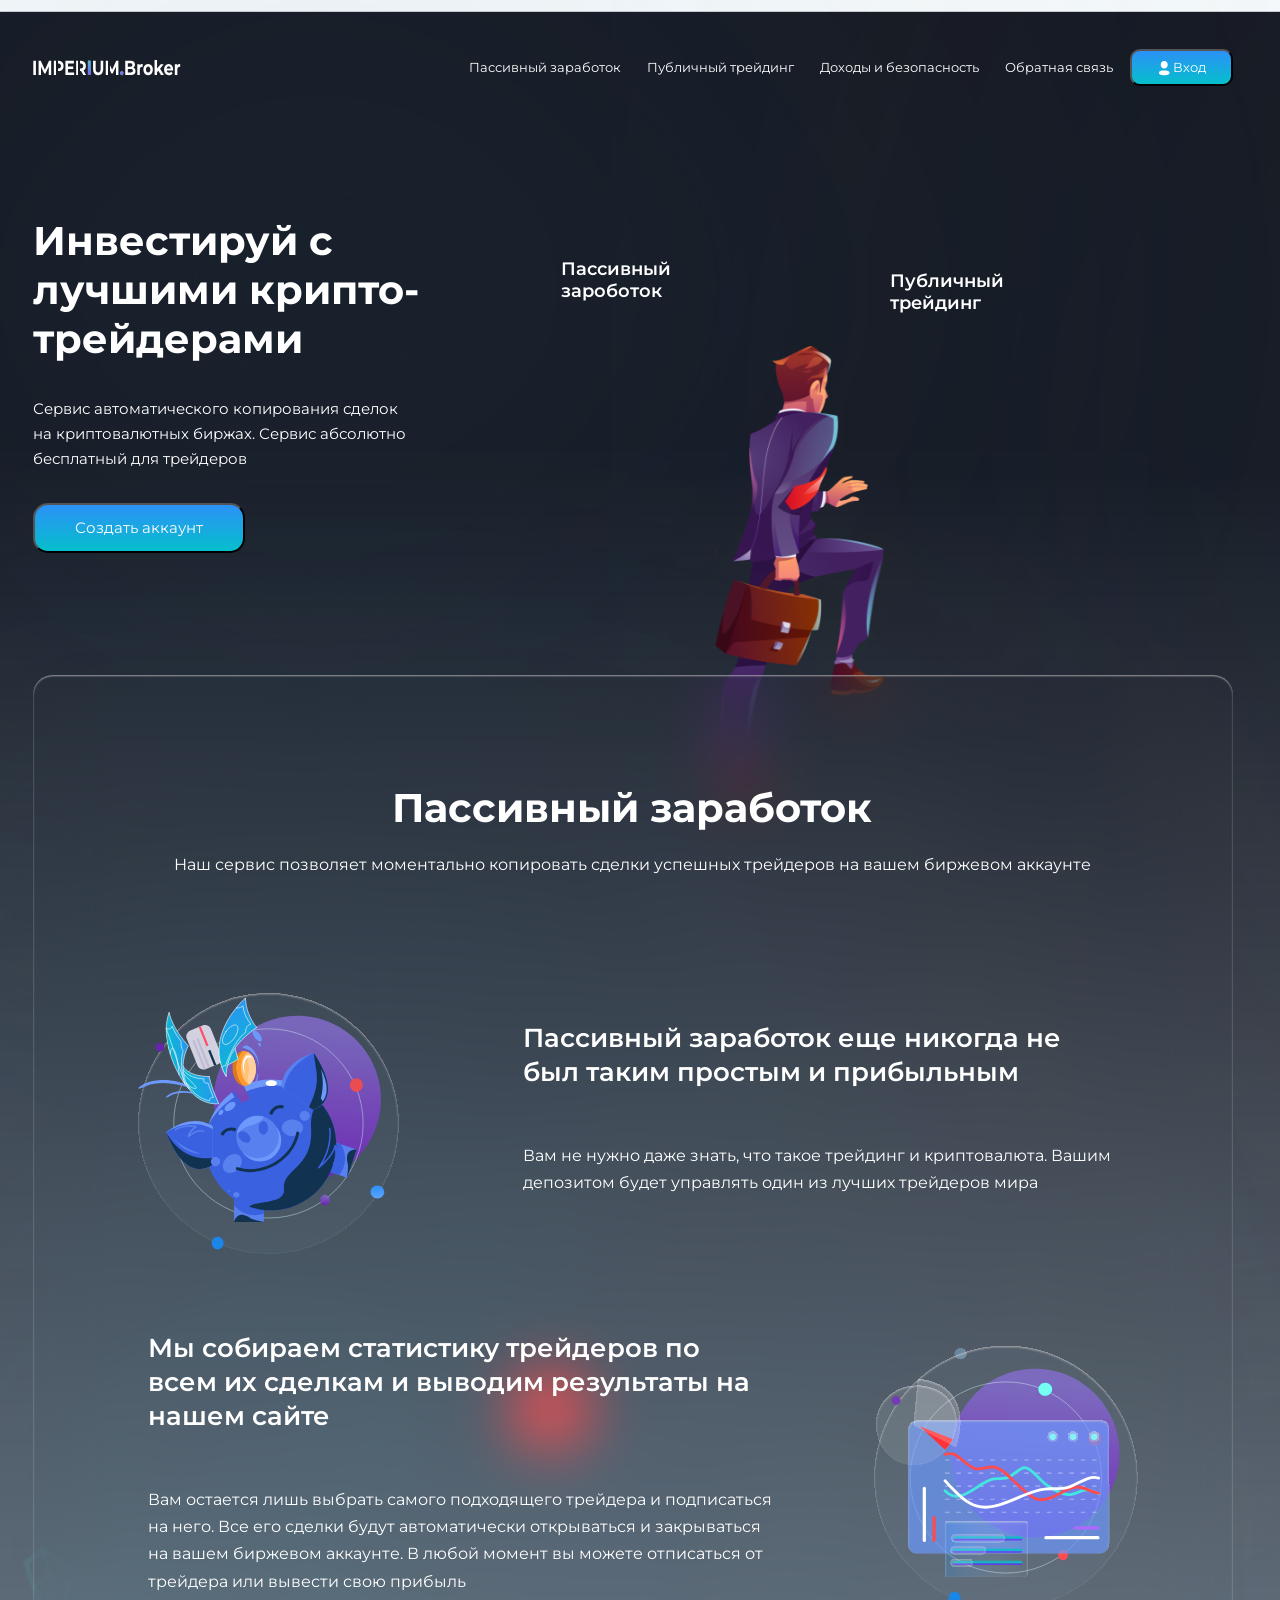
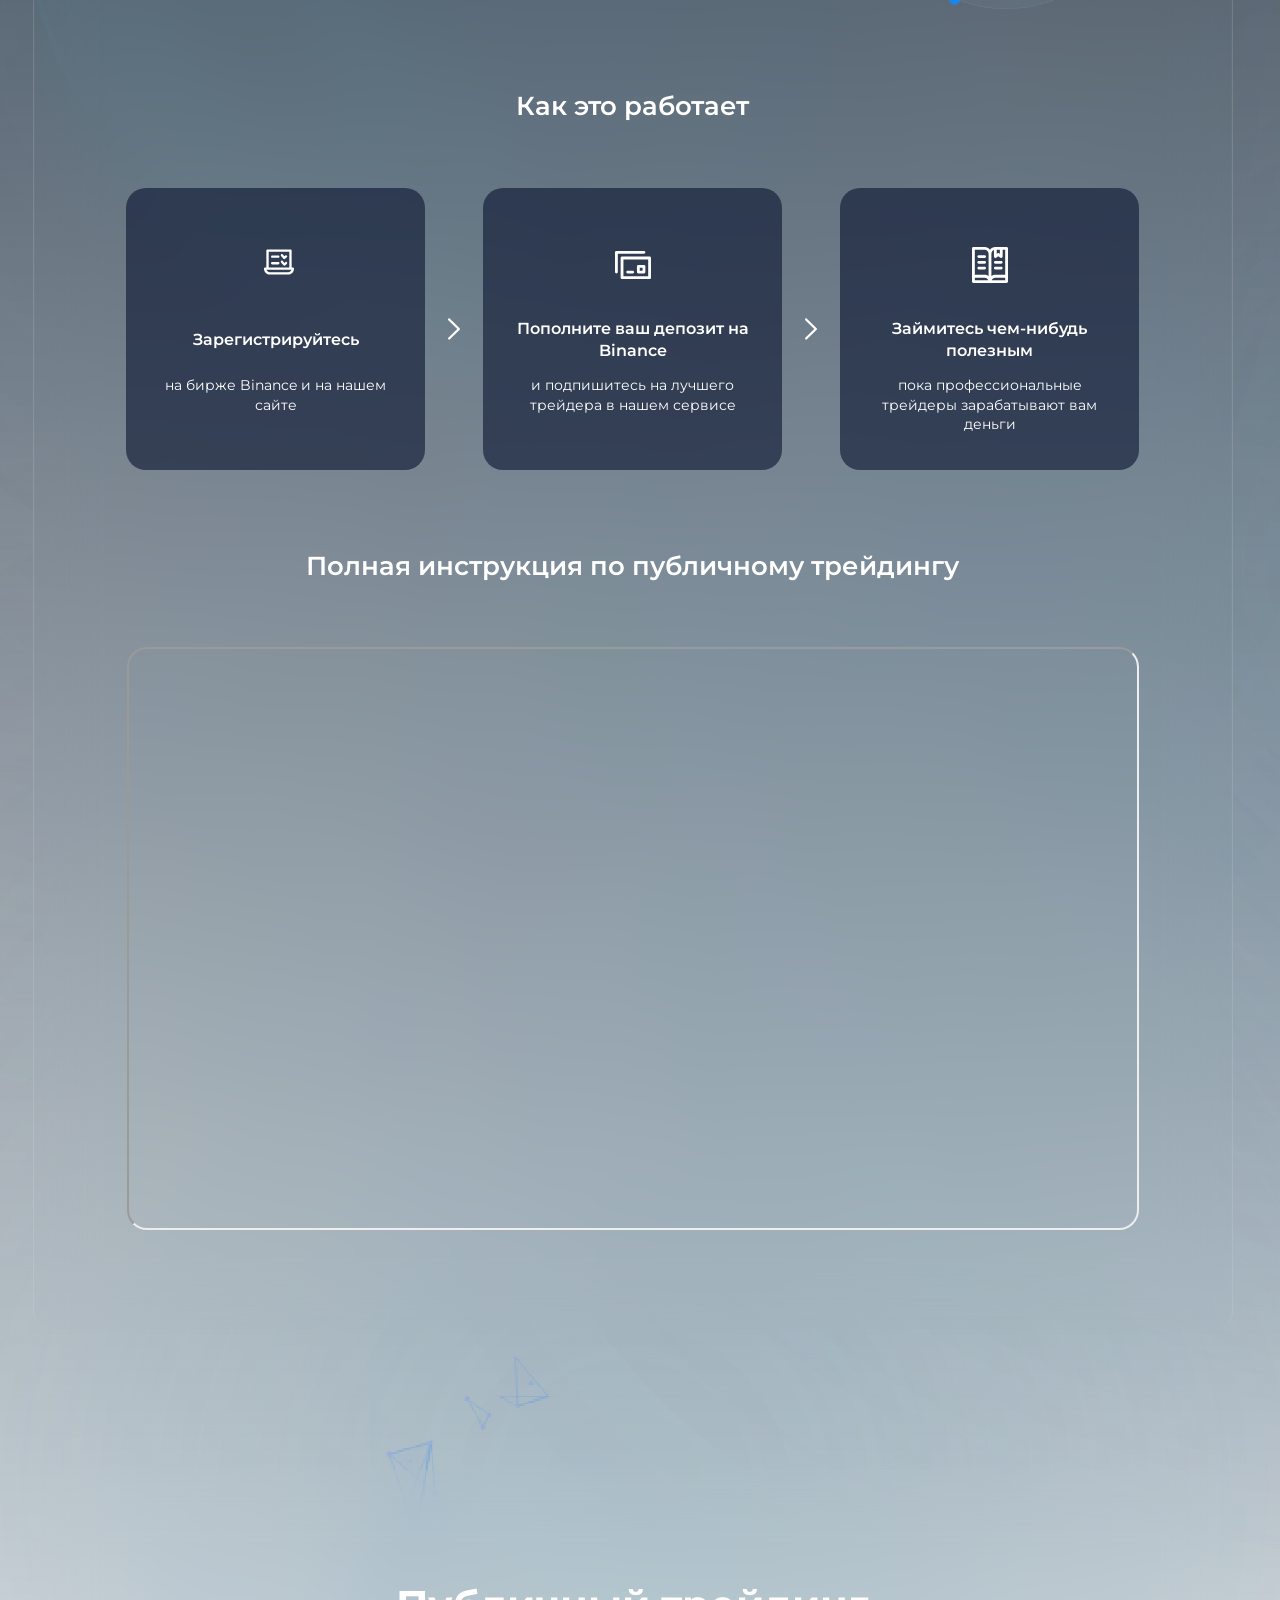
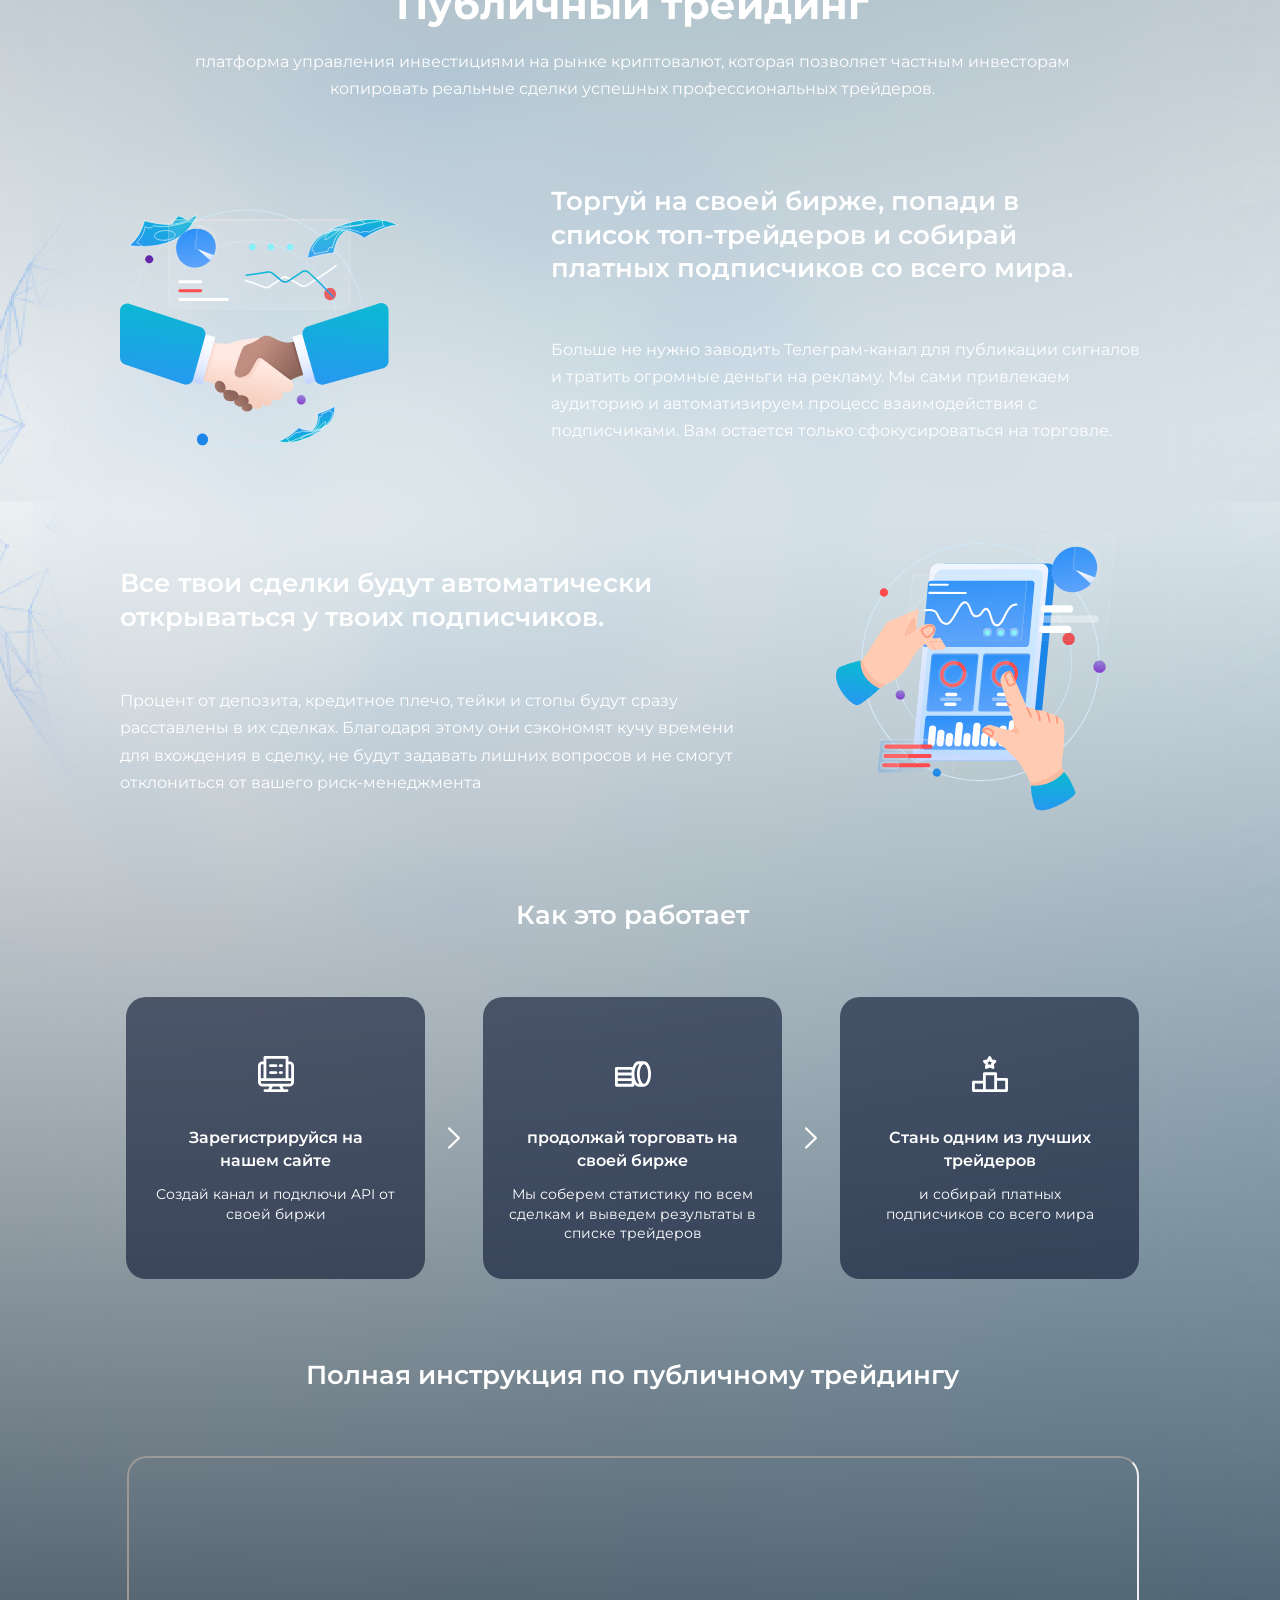
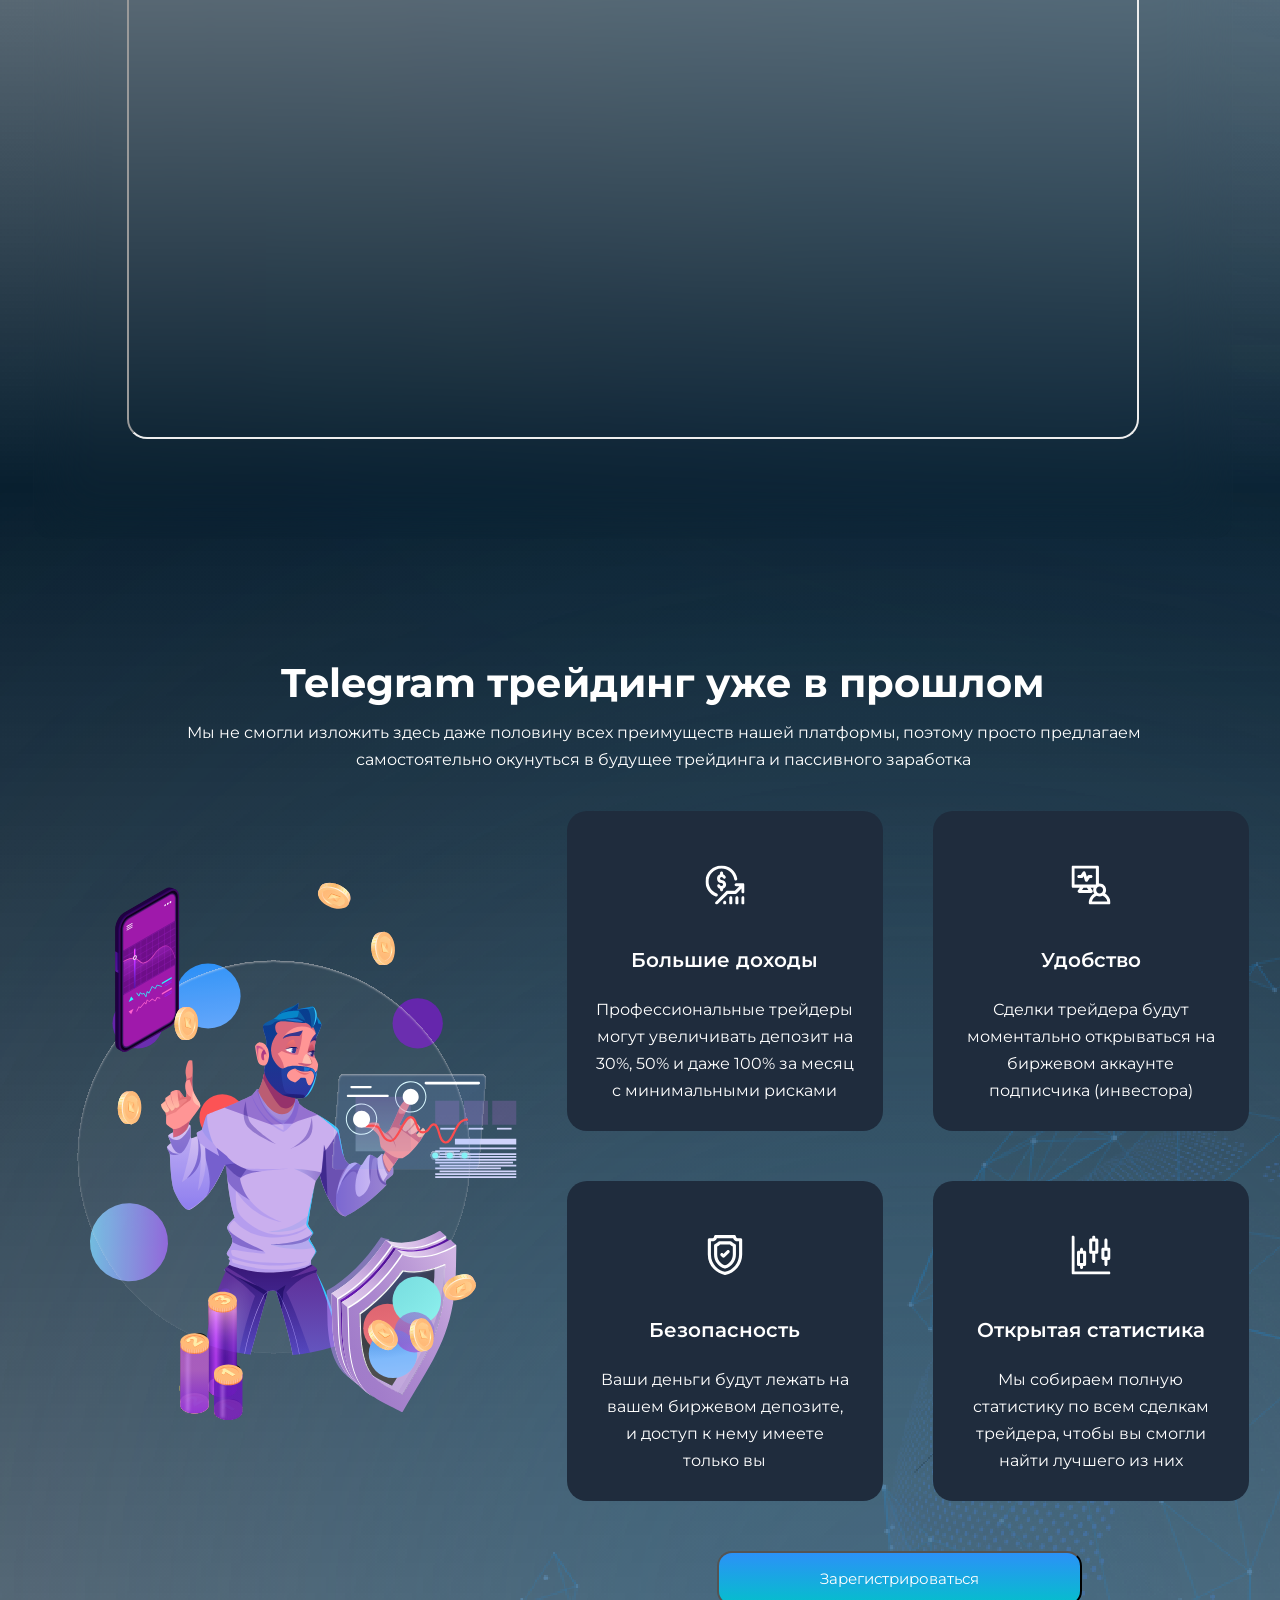
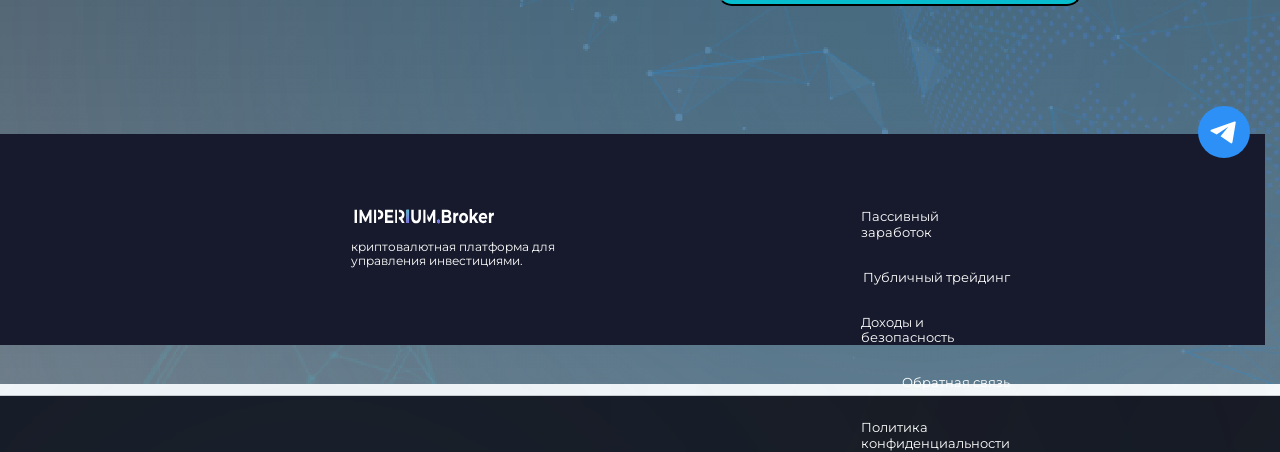
==== commit 72d9d0d7: "adaptiv" ====
--- a/src/index.html
+++ b/src/index.html
@@ -120,7 +120,7 @@
               <img src="./assets/svg/Right.svg" alt="Стрелка" class="strela">
               <article class="how__work">
                 <img src="./assets/svg/monetki.svg" alt="Иконка" class="icona">
-                <h4 class="work-two__card">Просто продолжай торговать на своей бирже</h4>
+                <h4 class="work-two__card">продолжай торговать на своей бирже</h4>
                 <p class="work-cardtwo__descr">Мы соберем статистику по всем сделкам и выведем результаты в списке трейдеров</p>
               </article>
               <img src="./assets/svg/Right.svg" alt="Стрелка" class="strela">
--- a/src/index.css
+++ b/src/index.css
@@ -253,6 +253,7 @@
   font-size: 4rem;
   line-height: 1.68em;
   margin-top: calc(var(--size-base)*2.75);
+  text-align: center;
 }
 
 /* .pass-income__list {
--- a/src/media.css
+++ b/src/media.css
@@ -122,7 +122,276 @@
          background-image: url(./assets/svg/Close.svg);
     } */
 
-   
+    .first-display__pict {
+        font-family: 'montserrat';
+        font-weight: 600;
+        line-height: 1em;
+        font-size: 3rem;
+    }
+      
+    .one {
+        height: calc(var(--size-base)*8.4);
+        width: calc(var(--size-base)*25);
+        margin-top: calc(var(--size-base)*25.75);
+        margin-left: calc(var(--size-base)*2);
+    }
+      
+    .two {
+        height: calc(var(--size-base)*7.5);
+        width: calc(var(--size-base)*24);
+        margin-top: calc(var(--size-base)*27.8);
+        margin-left: calc(var(--size-base)*37.6);
+    }
+    
+    .first-display__bg {
+        position: relative;
+        top: calc(var(--size-base)*35);
+        left: calc(var(--size-base)*(-55));
+        height: calc(var(--size-base)*91);
+        width: calc(var(--size-base)*32.75);
+    }
+    
+    .first-display {
+        height: calc(var(--size-base)*90);
+        width: calc(var(--size-base)*77.5);
+    }
+
+    .pass-income {
+        margin-top: calc(var(--size-base)*13);
+    }
+
+    .title-abzac_h1 {
+        height: calc(var(--size-base)*13.5);
+        width: calc(var(--size-base)*96.5);
+        font-size: 8rem;
+        line-height: 1.67em;
+        margin-top: calc(var(--size-base)*15);
+    }
+    
+    .pass-income__descr {
+        height: calc(var(--size-base)*12);
+        /* width: calc(var(--size-base)*239); */
+        font-size: 4rem;
+        line-height: 1.68em;
+        margin-top: calc(var(--size-base)*3.5);
+        text-align: center;
+    }
+
+    .card__title {
+        height: calc(var(--size-base)*14.5);
+        width: calc(var(--size-base)*114.25);
+        font-size: 5.5rem;
+        line-height: 1.3em;
+        margin-top: calc(var(--size-base)*8.5);
+        margin-right: calc(var(--size-base)*5);
+        margin-left: calc(var(--size-base)*1);
+    }
+
+    .card__descr {
+        height: calc(var(--size-base)*20.25);
+        width: calc(var(--size-base)*114);
+        font-size: 4rem;
+        line-height: 1.7em;
+        margin-top: calc(var(--size-base)*15.5);
+        margin-left: calc(var(--size-base)*1);
+        margin-right: calc(var(--size-base)*5);
+    }
+
+    .card-one__image {
+        width: 191px;
+        height: 191px;
+        margin-top: calc(var(--size-base)*11);
+        /* margin-left: calc(var(--size-base)*(-7.5)); */
+        /* position: relative; */
+        /* left: -50px; */
+    }
+
+    .card-reverse__title {
+        height: calc(var(--size-base)*21.75);
+        width: calc(var(--size-base)*114);
+        font-size: 5.5rem;
+        line-height: 1.3em;
+        margin-top: calc(var(--size-base)*10);
+        /* margin-left: calc(var(--size-base)*28.75); */
+    }
+
+    .card-reverse__descr {
+        height: calc(var(--size-base)*33.75);
+        width: calc(var(--size-base)*114);
+        font-size: 4rem;
+        line-height: 1.7em;
+        margin-top: calc(var(--size-base)*15.5);
+        /* margin-right: calc(var(--size-base)*13); */
+    }
+
+    .card-two__image {
+        width: 191px;
+        height: 191px;
+        margin-top: calc(var(--size-base)*12.5);
+        position: relative;
+        left: 30px;
+    }
+
+    .card-how__title {
+        height: calc(var(--size-base)*8.5);
+        width: calc(var(--size-base)*58.5);
+        font-size: 6.5rem;
+        line-height: 1.3em;
+        margin-top: calc(var(--size-base)*15);
+    }
+
+    .card-how__work {
+        gap: calc(var(--size-base)*0.75);
+    }
+
+    .how__work {
+        width: 201px;
+        height: 279px;
+    }
+
+    .icona {
+        margin-top: calc(var(--size-base)*14);
+      }
+
+    .work__card {
+        font-size: 3.75rem;
+    }
+
+    .work-card__descr {
+        font-size: 3.25rem;
+        width: calc(var(--size-base)*45);
+        height: calc(var(--size-base)*9);
+    }
+
+    .work-two__card {
+        font-size: 3.75rem;
+        width: calc(var(--size-base)*45);
+        height: calc(var(--size-base)*10.5);
+    }
+
+    .work-cardtwo__descr {
+        font-size: 3.25rem;
+        margin-top: calc(var(--size-base)*4);
+        width: calc(var(--size-base)*45);
+        height: calc(var(--size-base)*15);
+    }
+
+    .card-two__title {
+        margin-top: calc(var(--size-base)*15);
+    }
+
+    .video-trade {
+        margin-top: calc(var(--size-base)*15.8);
+        margin-bottom: calc(var(--size-base)*15);
+        width: calc(var(--size-base)*170);
+        height: calc(var(--size-base)*98);
+    }
+
+    .publ-trade {
+        margin-top: calc(var(--size-base)*15);
+    }
+
+    .title-two_h1 {
+        height: calc(var(--size-base)*13.5);
+        width: calc(var(--size-base)*95);
+        font-size: 8rem;
+        margin-top: calc(var(--size-base)*15);
+    }
+
+    .passtwo-income__descr {
+        height: calc(var(--size-base)*20.25);
+        width: calc(var(--size-base)*164.5);
+        margin-top: calc(var(--size-base)*3.5);
+    }
+
+    .card-three__image {
+        width: 205px;
+        height: 185px;
+        margin-top: calc(var(--size-base)*8.75);
+        position: relative;
+        left: 200px;
+    }
+
+    .card-for__image {
+        width: 203px;
+        height: 205px;
+        margin-top: calc(var(--size-base)*12.7);
+        position: relative;
+        left: 30px;
+    }
+
+    .card-publ__title {
+        height: calc(var(--size-base)*21.75);
+        width: calc(var(--size-base)*111.5);
+        font-size: 5.5rem;
+        margin-top: calc(var(--size-base)*8.75);
+        margin-left: calc(var(--size-base)*60);
+    }
+
+    .card-publ__descr {
+        height: calc(var(--size-base)*40.5);
+        width: calc(var(--size-base)*110);
+        margin-top: calc(var(--size-base)*16);
+        margin-left: calc(var(--size-base)*60);
+    }
+
+    .card-reversepupl__title {
+        height: calc(var(--size-base)*14.5);
+        width: calc(var(--size-base)*114);
+        font-size: 5.5rem;
+        margin-top: calc(var(--size-base)*10);
+        margin-left: calc(var(--size-base)*5);
+    }
+
+    .card-reversepupl__descr {
+        height: calc(var(--size-base)*33.75);
+        width: calc(var(--size-base)*114);
+        margin-top: calc(var(--size-base)*15.5);
+        margin-left: calc(var(--size-base)*5);
+    }
+
+    .card-howtwo__title {
+        margin-top: calc(var(--size-base)*15);
+    }
+    
+    .tg-trade {
+        height: calc(var(--size-base)*364);
+        width: calc(var(--size-base)*170.5);
+        margin-left: calc(var(--size-base)*7);
+        margin-bottom: calc(var(--size-base)*52.5);
+    }
+
+    .title-tg {
+        height: calc(var(--size-base)*13.5);
+        width: calc(var(--size-base)*153.25);
+        font-size: 8rem;
+        line-height: 1.67em;
+        margin-top: calc(var(--size-base)*15);
+    }
+
+    .pass-tg__descr {
+        height: calc(var(--size-base)*18.75);
+        width: calc(var(--size-base)*157);
+        font-size: 3.75rem;
+        margin-top: calc(var(--size-base)*2.75);
+    }
+
+    .tg-trade__art {
+        height: calc(var(--size-base)*119);
+        width: calc(var(--size-base)*90.75);
+    }
+
+
+      
+      
+
+
+
+
+
+
+
+
 }
   
 /* @media (max-width: 480px) {
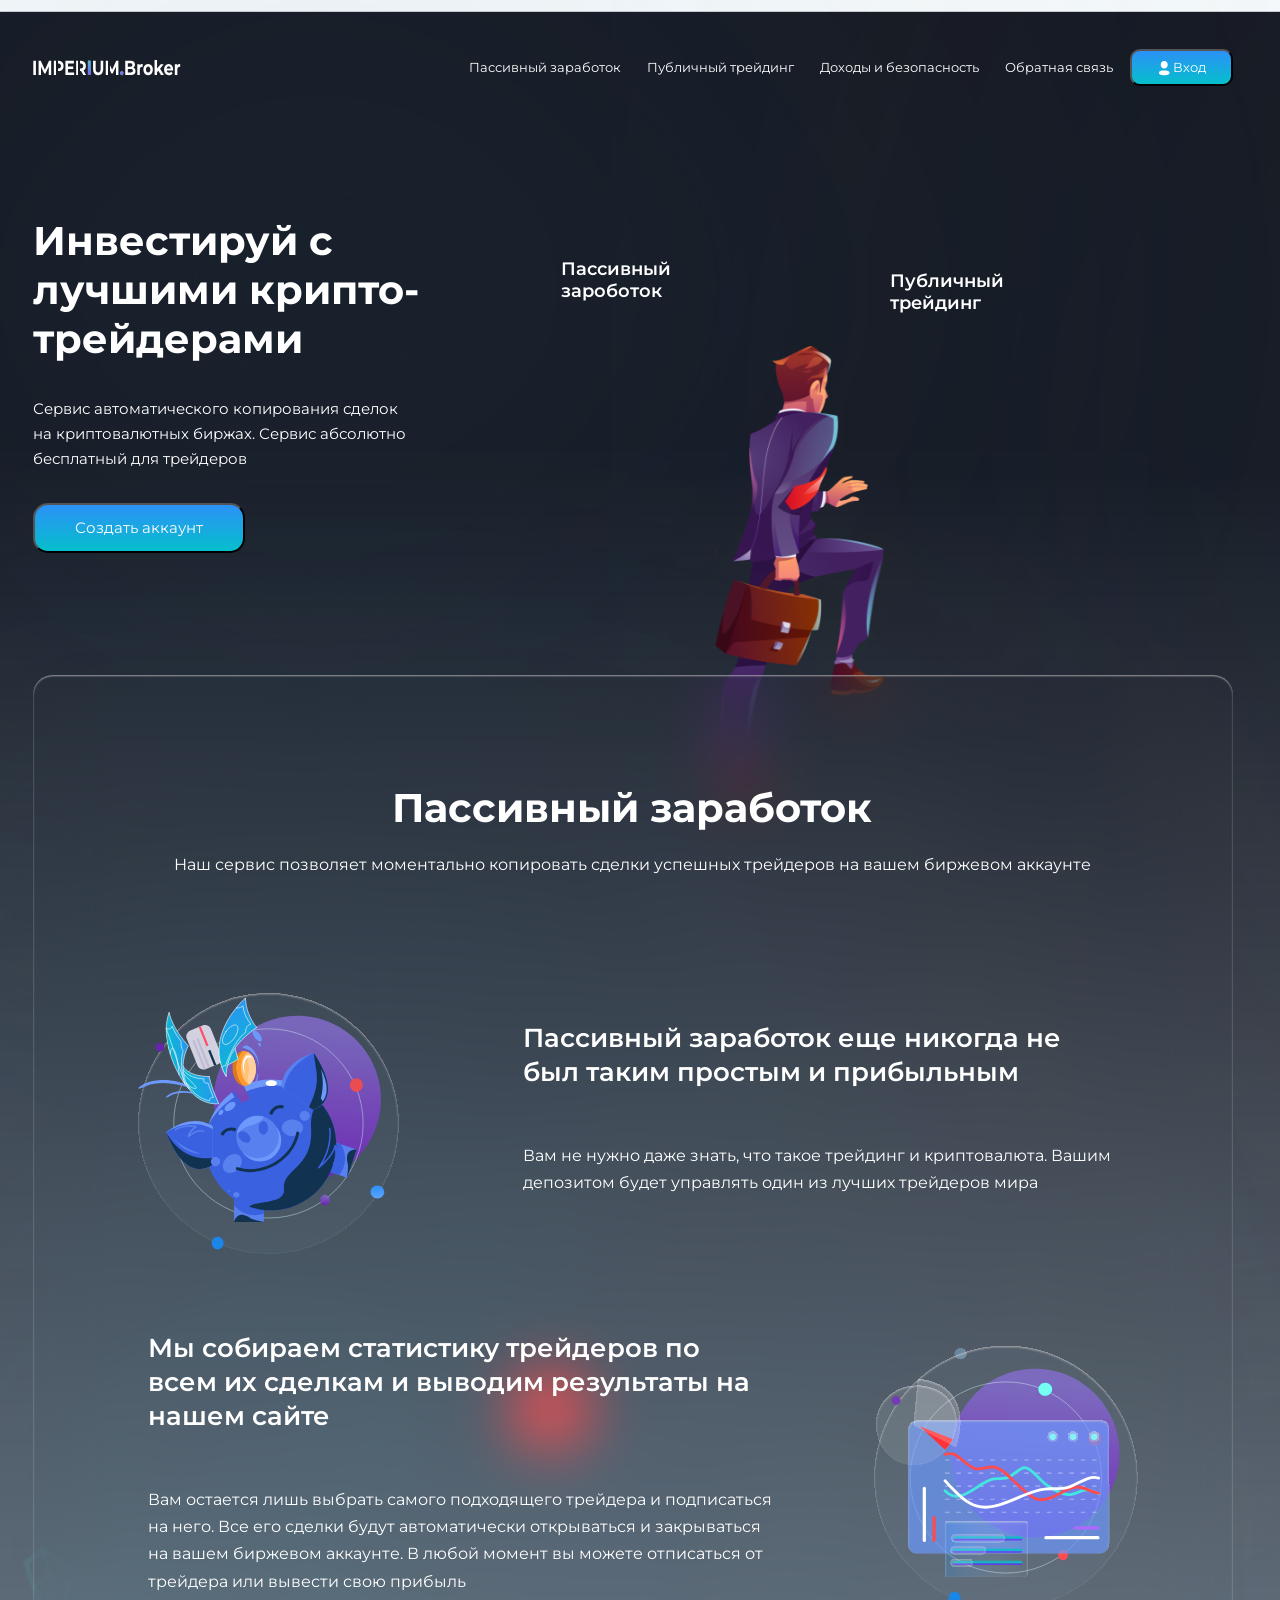
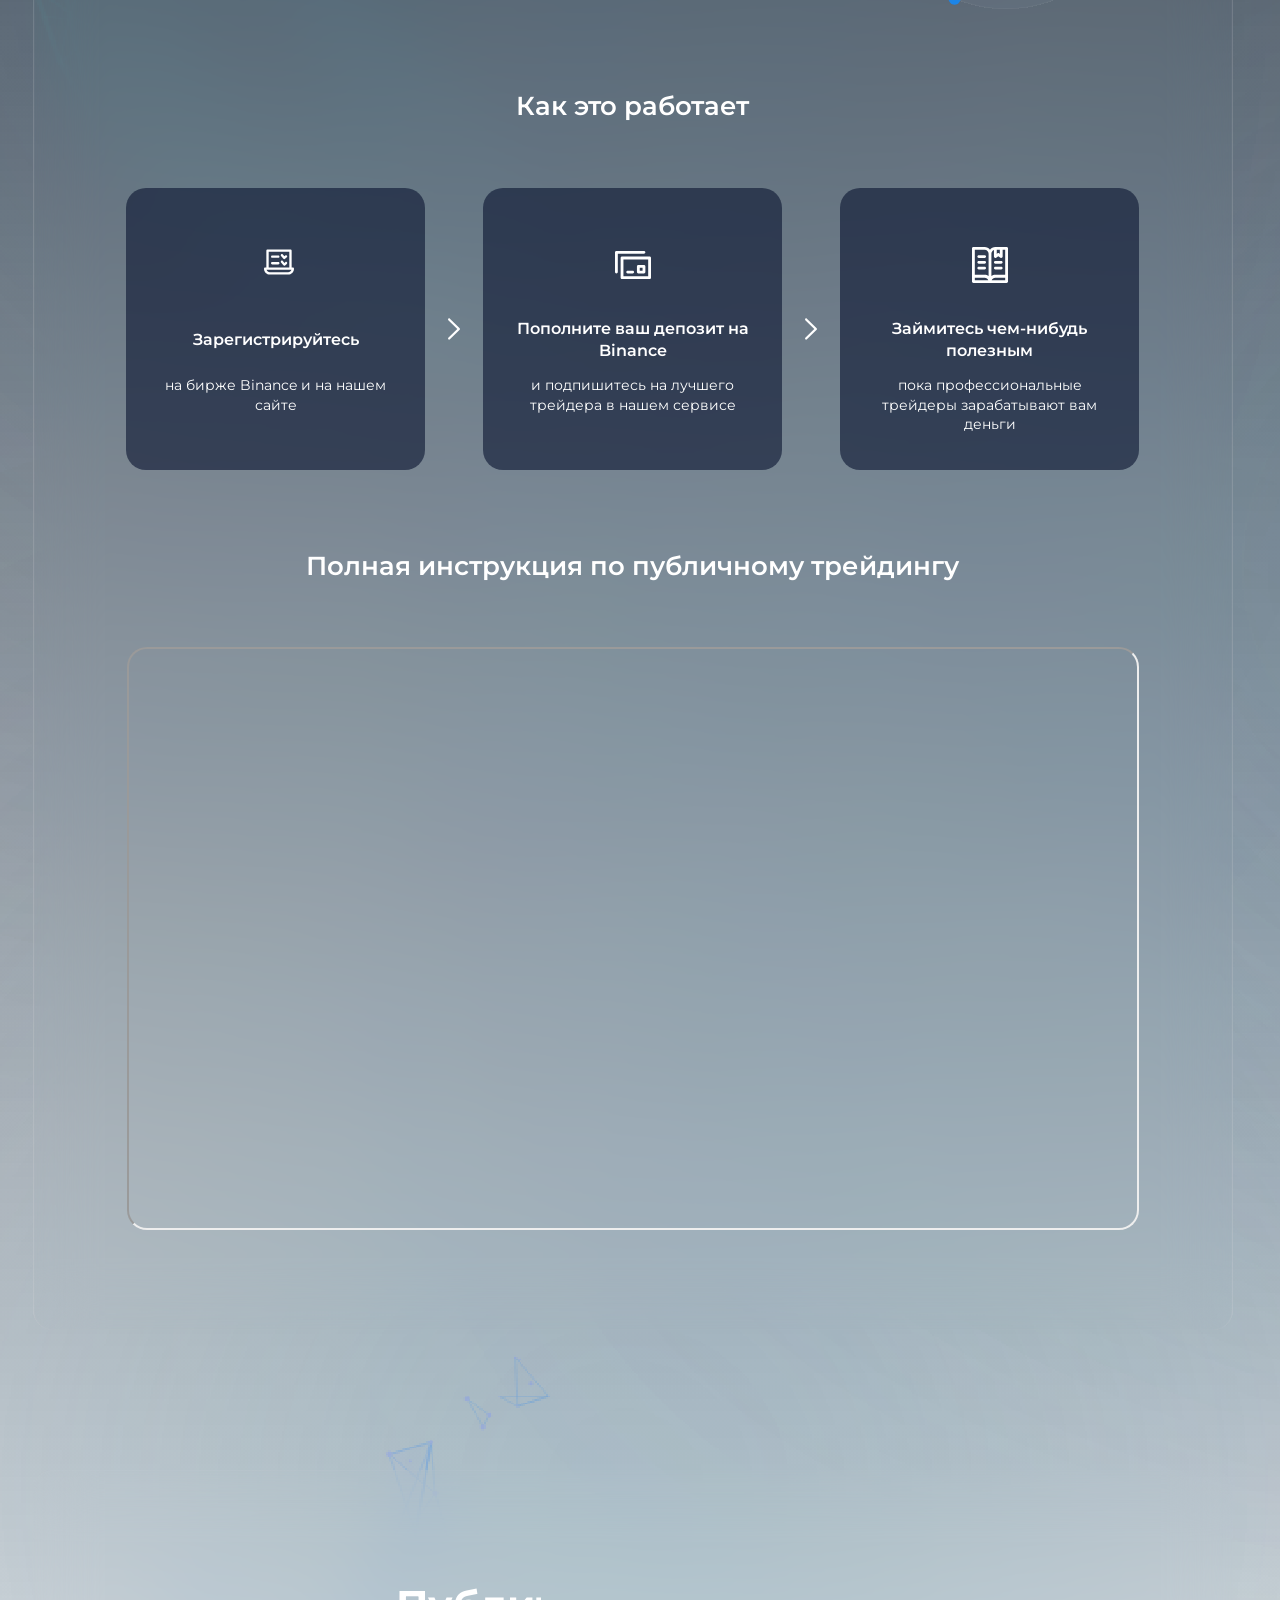
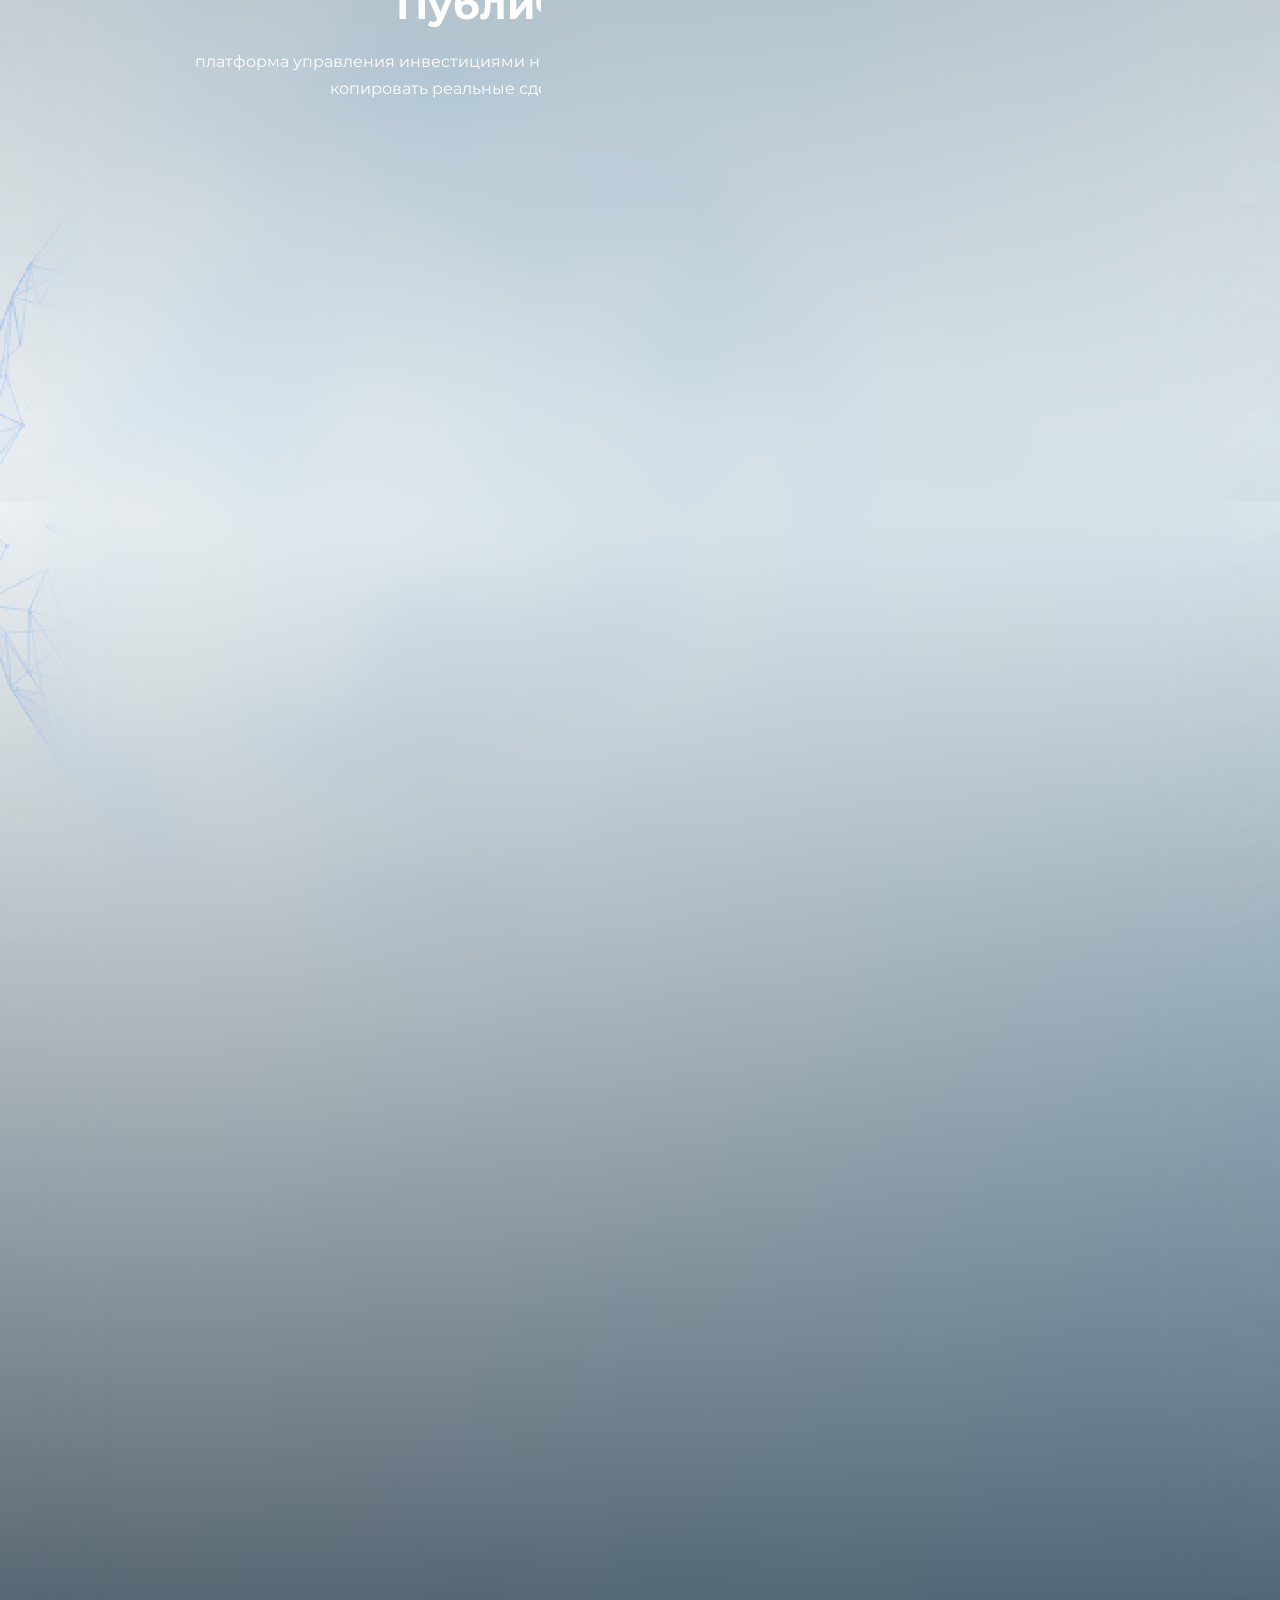
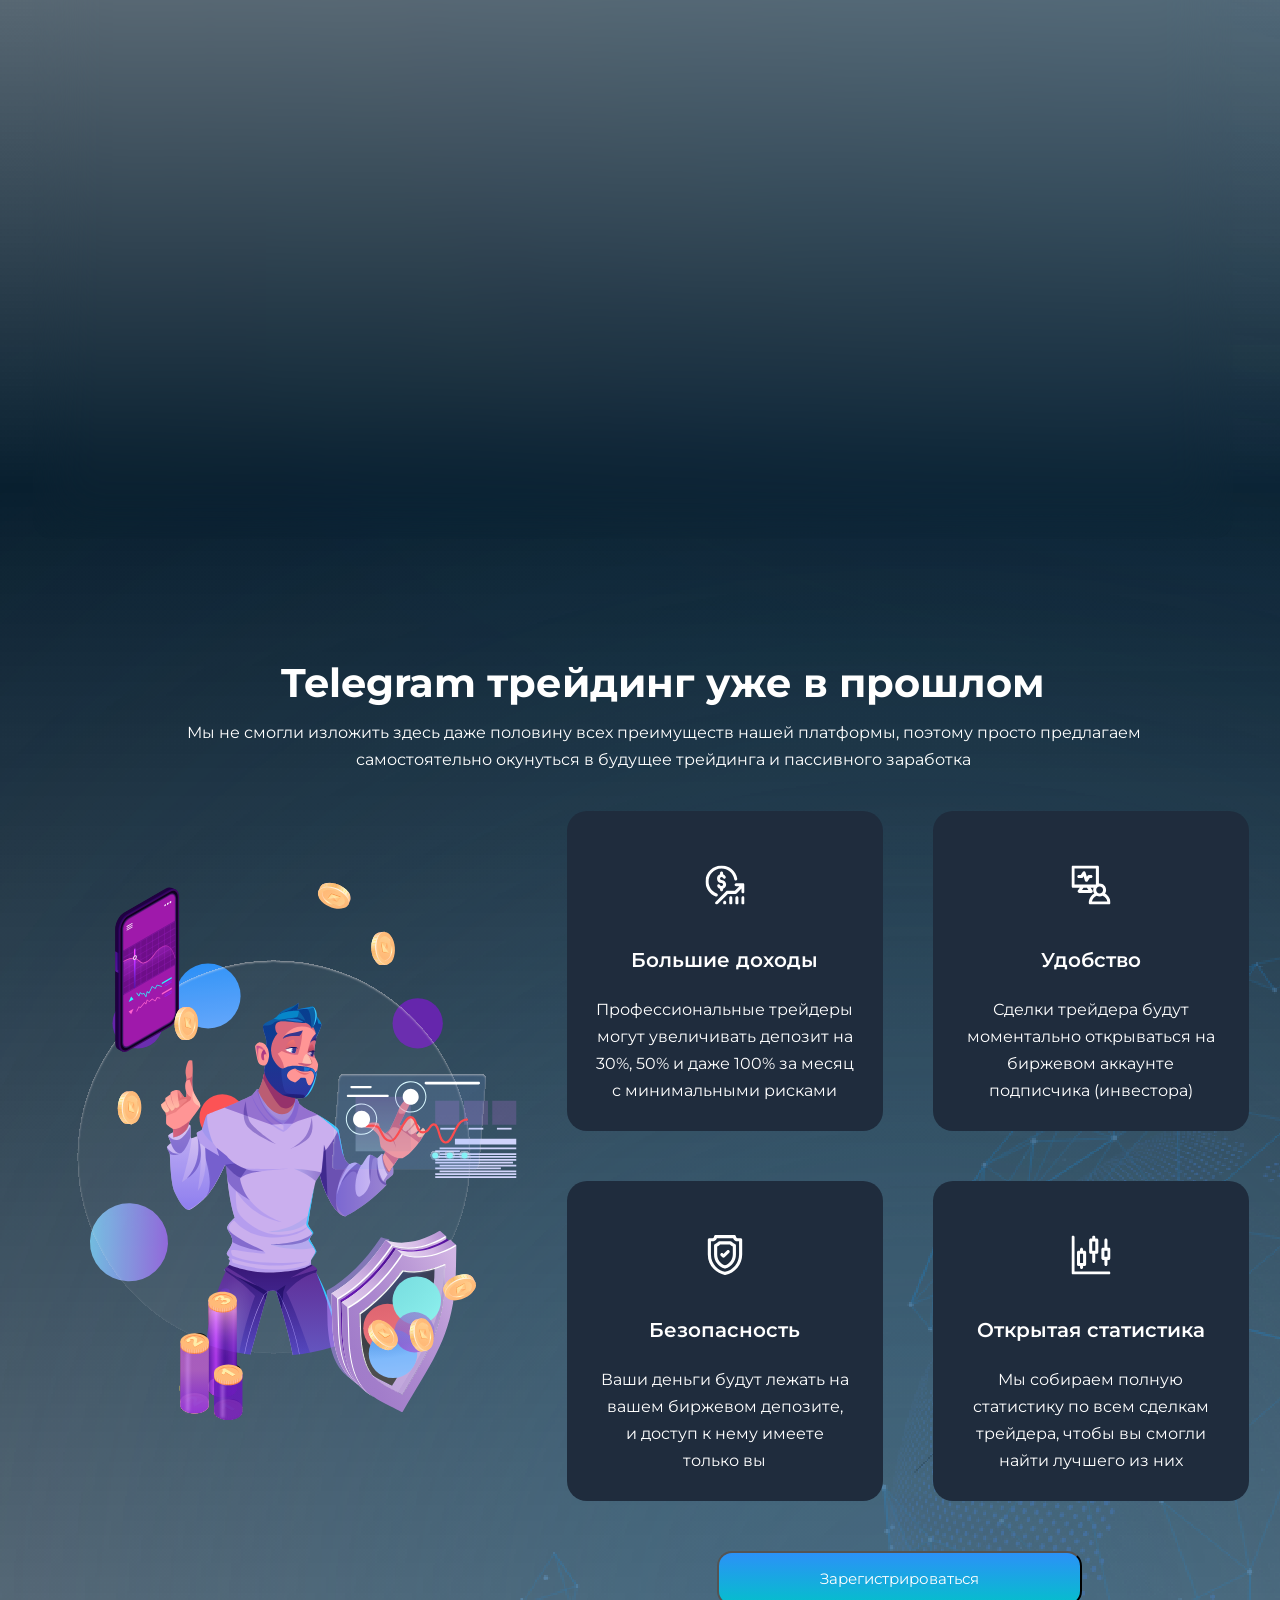
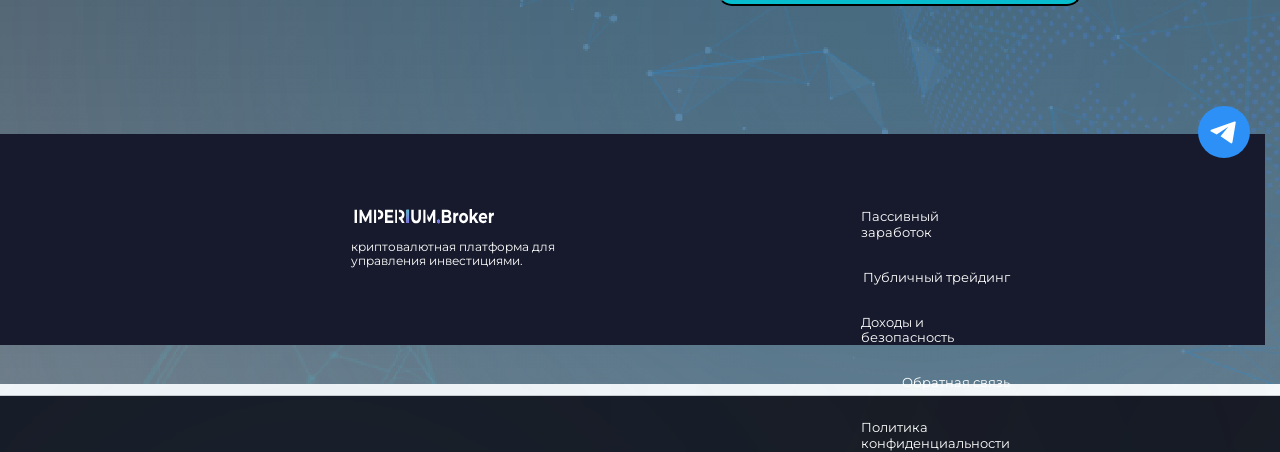
==== commit fecef7d7: "adaptiv" ====
--- a/src/index.html
+++ b/src/index.html
@@ -184,11 +184,11 @@
     <p class="logo__footer">криптовалютная платформа для управления инвестициями.</p>
   </div>
   <nav class="nav-foot">
-    <a href="#pass-income" class="nav-foot__link">Пассивный заработок</a>
-    <a href="#publ-trade" class="nav-foot__link">Публичный трейдинг</a>
-    <a href="#tg-trade" class="nav-foot__link">Доходы и безопасность</a>
-    <a href="#footer__actions" class="nav-foot__link">Обратная связь</a>
-    <a href="#" class="nav-foot__link">Политика конфиденциальности</a>
+    <a href="#pass-income" class="nav-foot__link link__one">Пассивный заработок</a>
+    <a href="#publ-trade" class="nav-foot__link link__two">Публичный трейдинг</a>
+    <a href="#tg-trade" class="nav-foot__link link__three">Доходы и безопасность</a>
+    <a href="#footer__actions" class="nav-foot__link link__for">Обратная связь</a>
+    <a href="#" class="nav-foot__link adapt">Политика конфиденциальности</a>
   </nav>
 </footer>
 </html>
--- a/src/media.css
+++ b/src/media.css
@@ -49,7 +49,7 @@
   
 @media (max-width: 768px) {
     .page {
-        overflow: hidden;
+        /* overflow: hidden; */
         width: 730px;
     }
 
@@ -376,10 +376,75 @@
         margin-top: calc(var(--size-base)*2.75);
     }
 
+    .tg-trade__cards {
+        display: flex;
+        flex-direction: column;
+        margin-top: calc(var(--size-base)*7.5);
+    }
+
     .tg-trade__art {
-        height: calc(var(--size-base)*119);
+        height: calc(var(--size-base)*125);
         width: calc(var(--size-base)*90.75);
     }
+
+    .tg-trade__actions {
+        margin-top: calc(var(--size-base)*10);
+        margin-left: 0;
+        justify-content: center;
+    }
+
+    .footer__actions {
+        margin-top: calc(var(--size-base)*7.75);
+        margin-left: calc(var(--size-base)*173.25);
+    }
+
+    .footer__logo {
+        margin-top: calc(var(--size-base)*12.5);
+        margin-left: calc(var(--size-base)*5.25);
+    }
+
+    .logo__footer {
+        width: calc(var(--size-base)*58.75);
+        height: calc(var(--size-base)*7.5);
+        font-size: 3rem;
+        line-height: 1em;
+        margin-top: calc(var(--size-base)*3.94);
+        margin-bottom: calc(var(--size-base)*25);
+        margin-left: calc(var(--size-base)*5.25);
+    }
+
+    .nav-foot {
+        height: calc(var(--size-base)*4);
+        display: flex;
+        flex-direction: column;
+        flex-wrap: ;
+        justify-content: end;
+        margin-top: calc(var(--size-base)*14);
+        margin-left: calc(var(--size-base)*14.5);
+        /* margin-right: calc(var(--size-base)*87.5); */
+        /* align-items: center; */
+        line-height: 1.22em;
+      
+        font-family: 'montserrat';
+        font-weight: 500;
+        
+        font-size: 3.25rem;
+      
+        column-gap: calc(var(--size-base)*10);
+        row-gap: calc(var(--size-base)*7.25);
+    }
+
+    .footer {
+        display: flex;
+        flex-direction: row;
+        justify-content: space-between;
+        /* align-items: center; */
+        background-color: hsla(230, 32%, 13%, 1);
+        width: 100%;
+        height: calc(var(--size-base)*52.75);
+    }
+
+
 
 
       
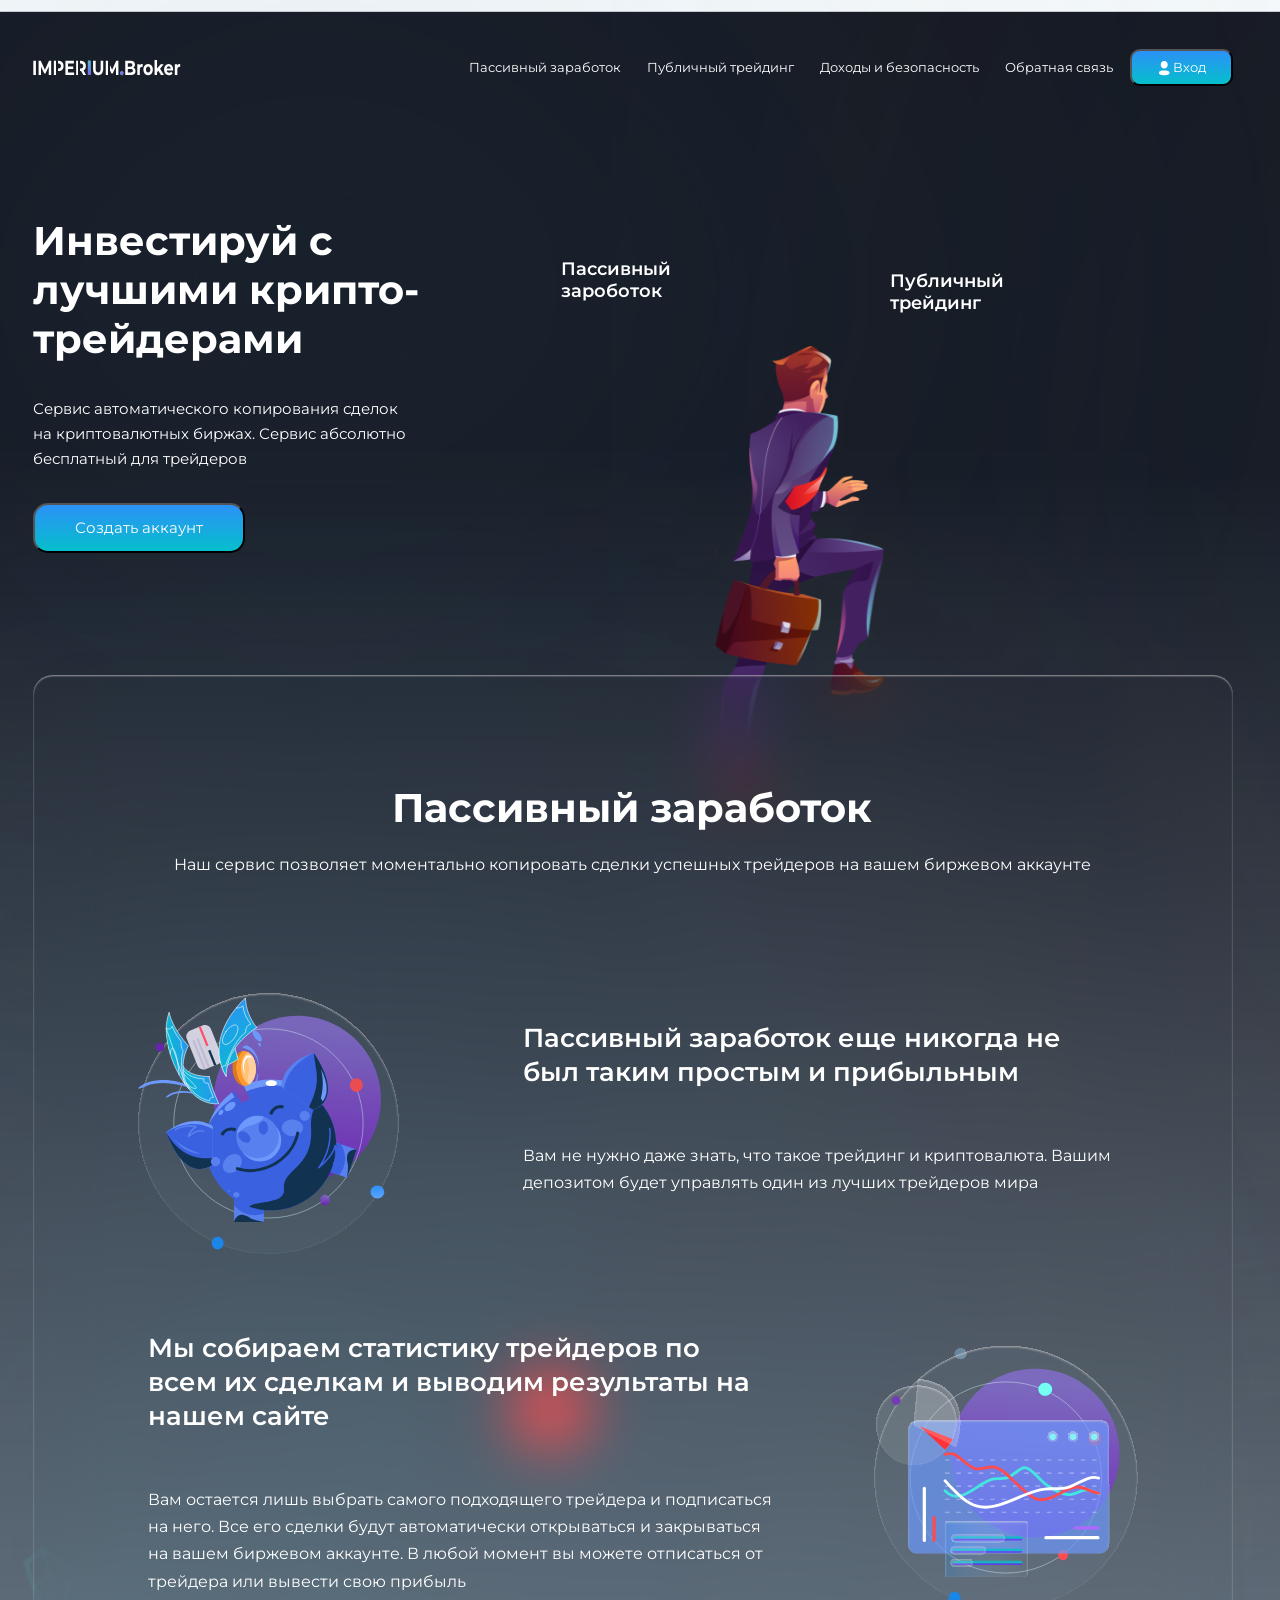
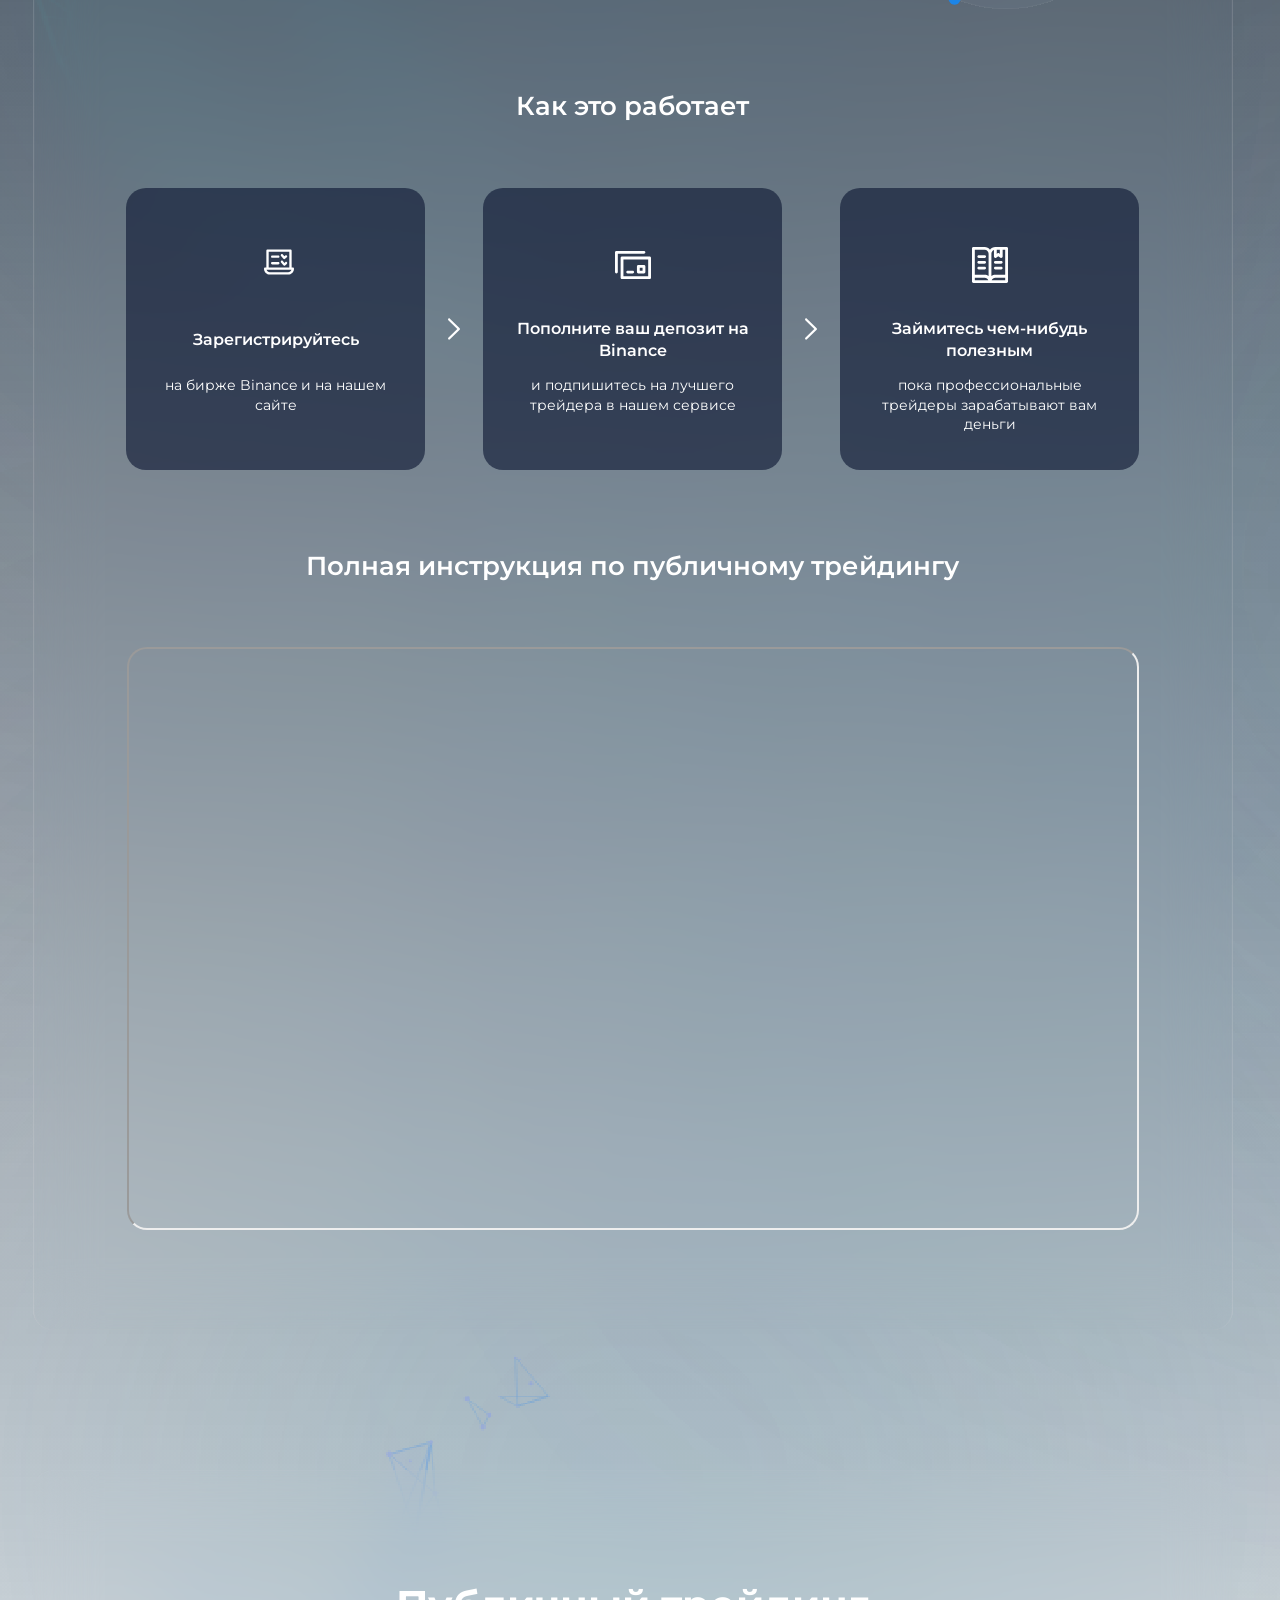
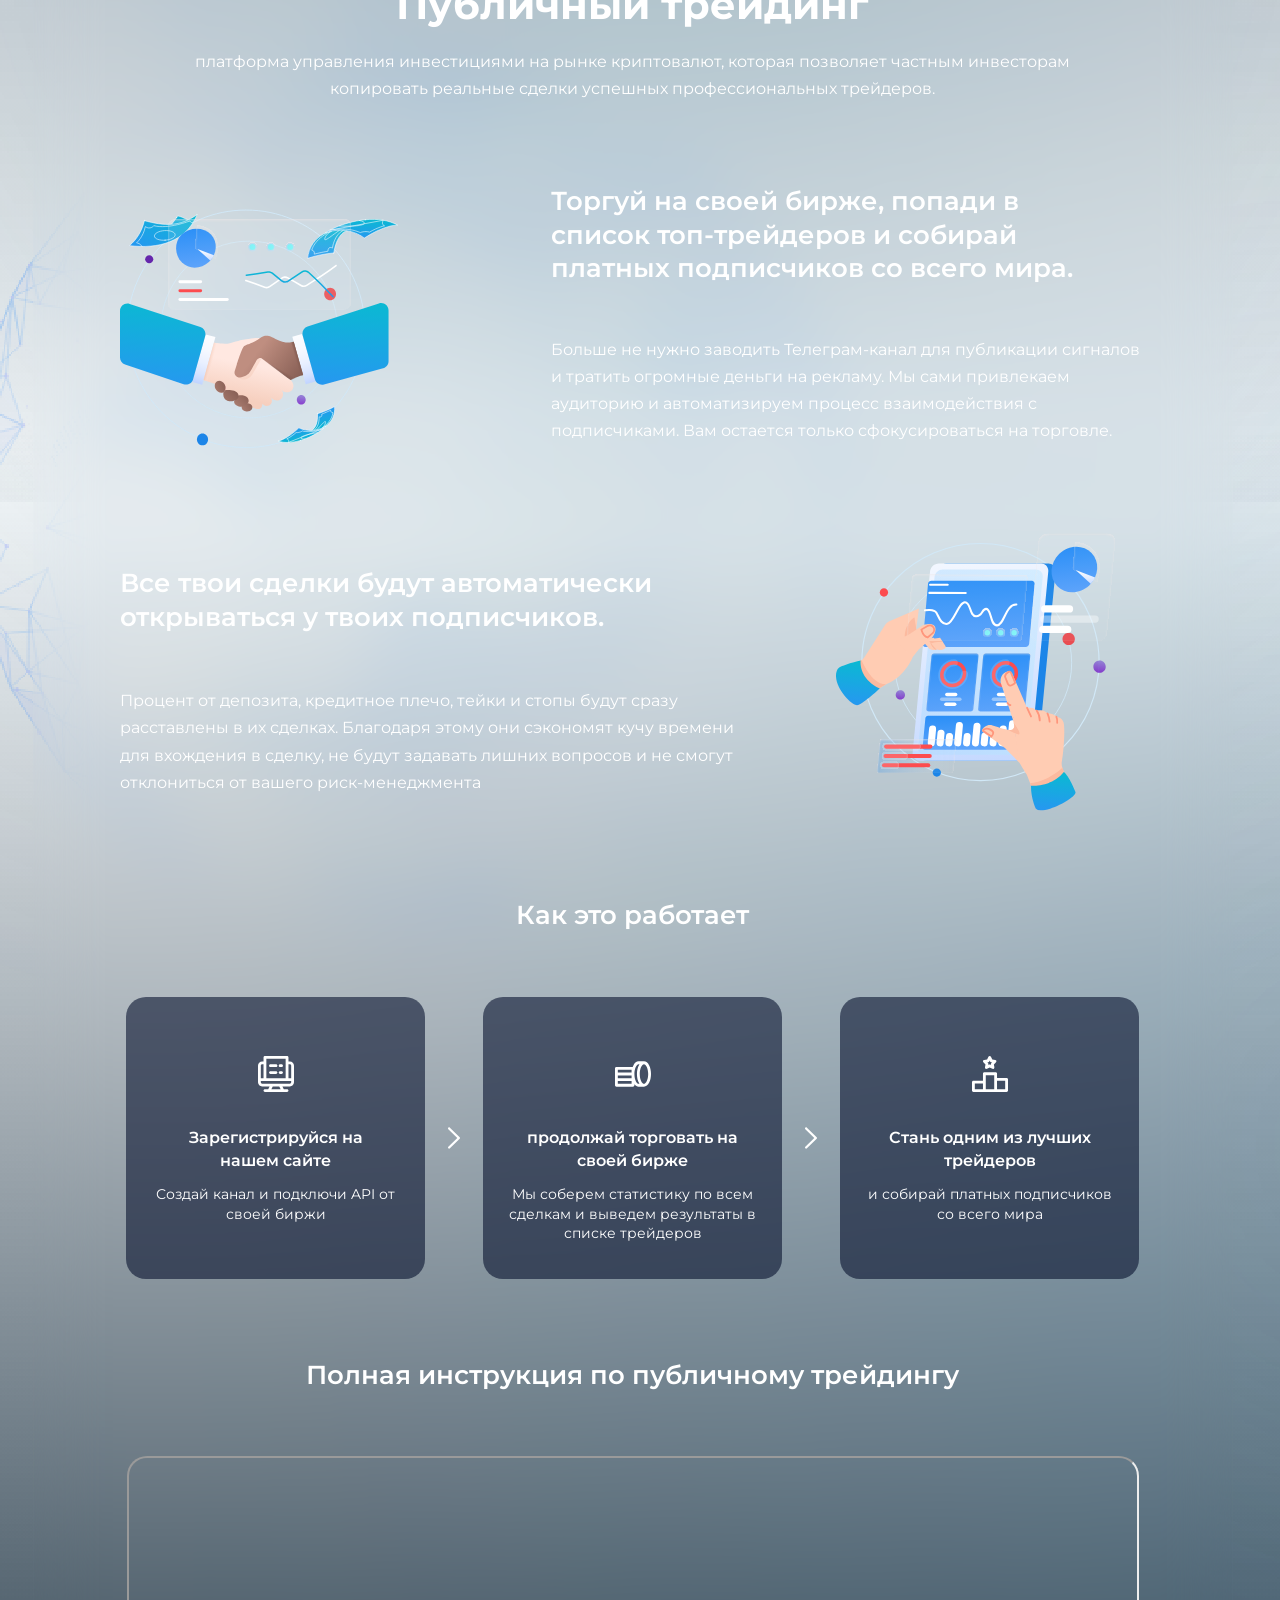
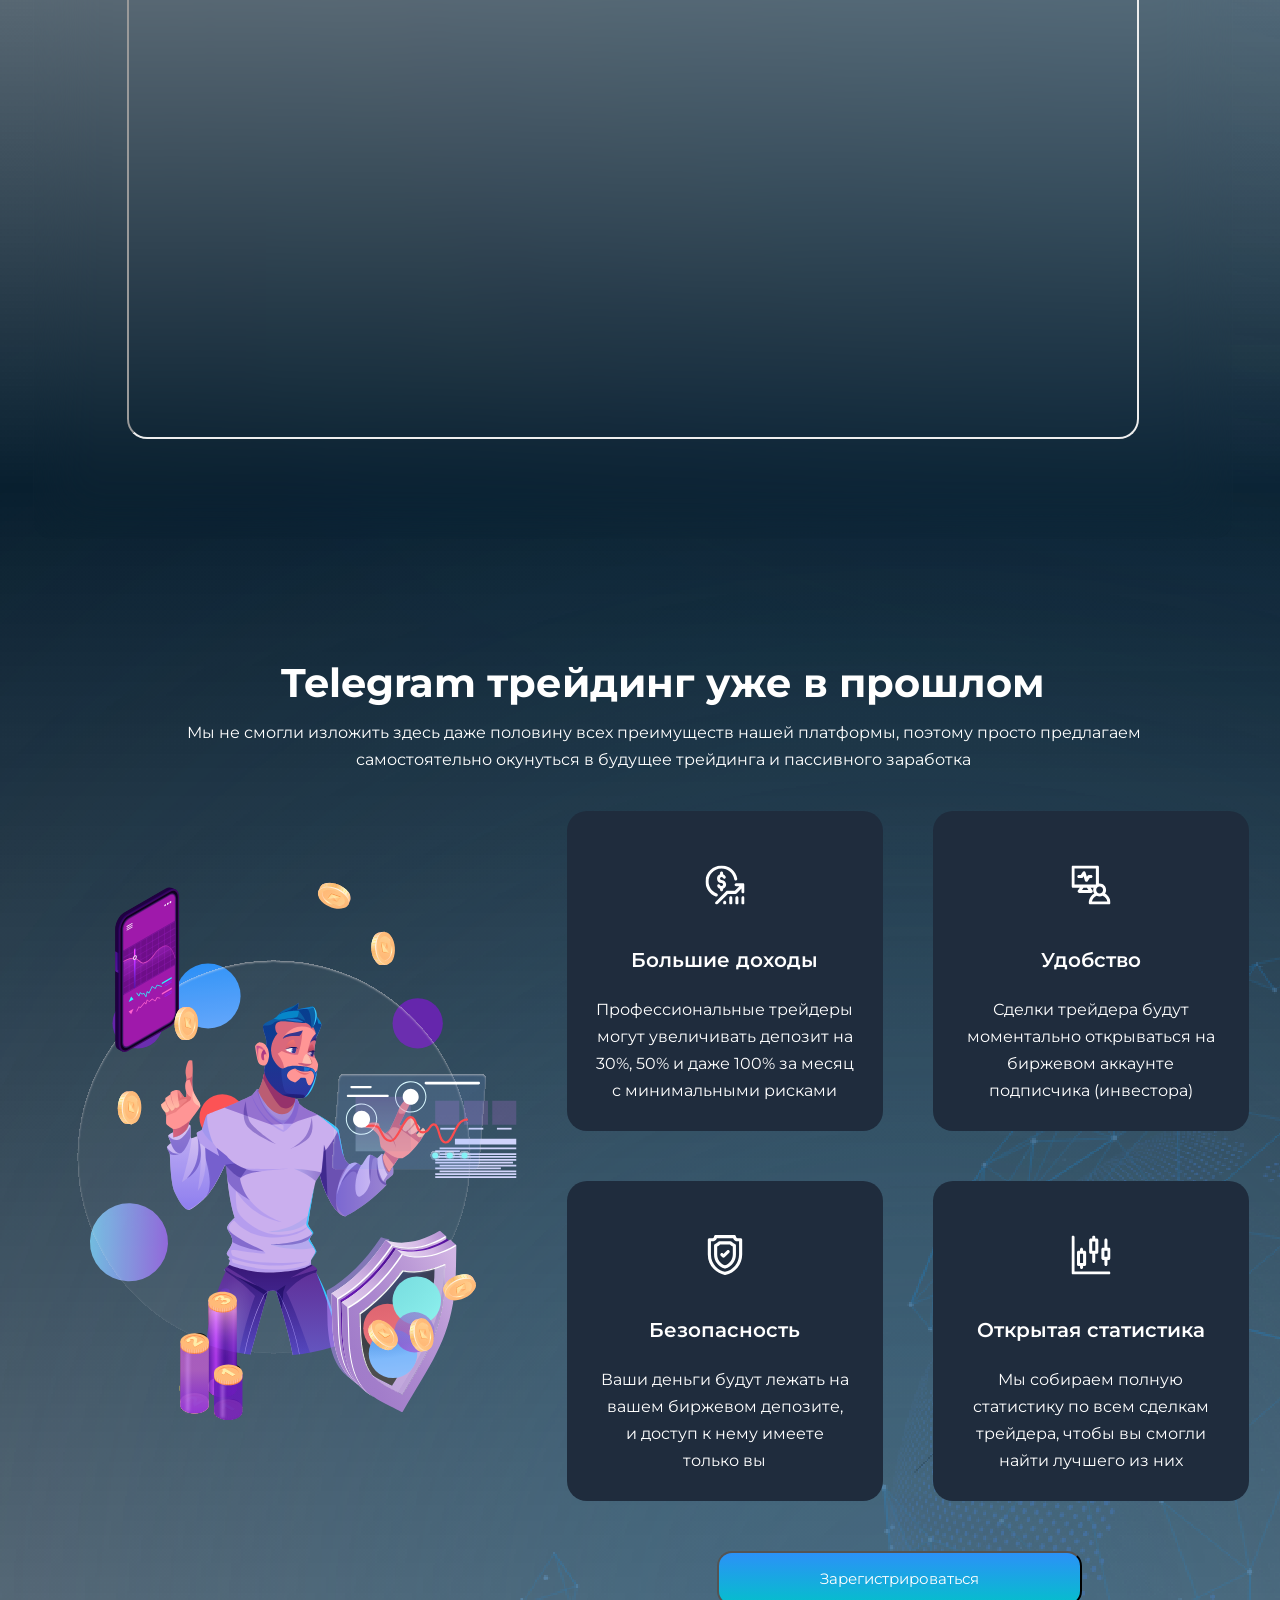
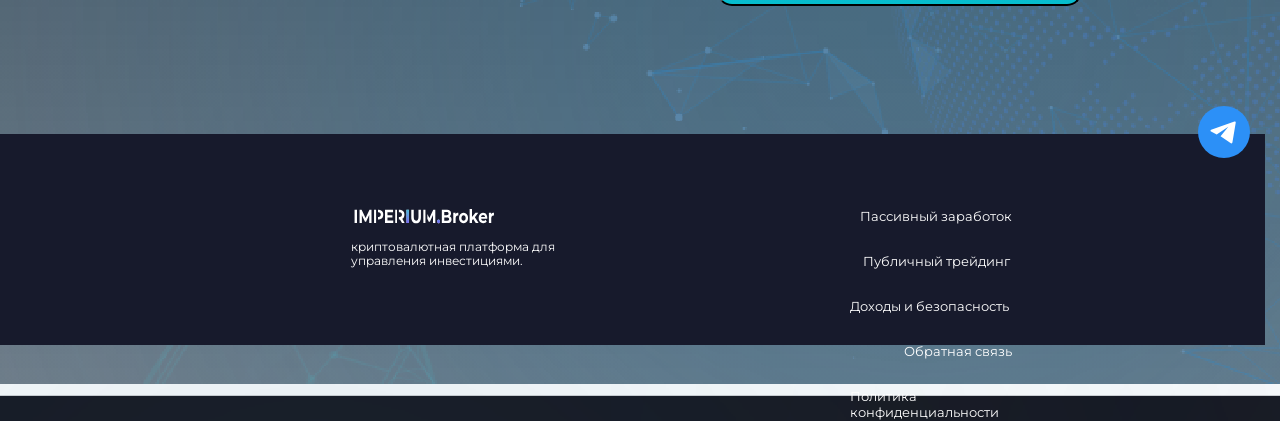
==== commit d7f04c82: "adaptiv" ====
--- a/src/index.html
+++ b/src/index.html
@@ -127,8 +127,7 @@
               <article class="how__work">
                 <img src="./assets/svg/mesta.svg" alt="Иконка" class="icona">
                 <h4 class="work-two__card">Стань одним из лучших трейдеров</h4>
-                <p class="work-cardtwo__descr"><span>и собирай платных</span><br>
-                  <span>подписчиков со всего мира</span></p>
+                <p class="work-cardtwo__descr"><span>и собирай платных подписчиков со всего мира</span></p>
               </article>
             </div>
             <h3 class="card-two__title">Полная инструкция по публичному трейдингу</h3>
--- a/src/index.css
+++ b/src/index.css
@@ -36,13 +36,6 @@
   --grad-2:hsla(184, 95%, 41%, 1);
   --grad-3:hsla(210, 97%, 50%, 1);
   --grad-4:hsla(184, 100%, 53%, 1);
-
-  /* --linear-gradient__1: (hsla(210, 93%, 57%, 1), hsla(184, 95%, 41%, 1));
-  --linear-gradient__2: (hsla(256, 93%, 57%, 1), hsla(184, 95%, 41%, 1));
-  --linear-gradient__3: (hsla(210, 93%, 57%, 1), hsla(219, 100%, 79%, 1));
-  --linear-gradient__4: (hsla(272, 84%, 42%, 1), hsla(256, 53%, 62%, 1));
-  --linear-gradient__5: (hsla(191, 100%, 75%, 1), hsla(209, 100%, 61%, 1));
-  --linear-gradient__icon: (hsla(198, 100%, 75%, 1), hsla(264, 89%, 68%, 1)); */
   --size-base: 4px;
   --content-width-max: 1220px;
  }
@@ -55,26 +48,17 @@
   display: flex;
   flex-direction: column;
   font-size: 4rem;
-  /* margin-bottom: calc(var(--size-base)*52.75); */
   background-image: url(./assets/svg/BG\ and\ elements.svg);
-  /* background-color: black; */
-  /* background-color: gray; */
-  /* background-color: rgb(88, 86, 84); */
-  /* background-position: 0 0; */
   color: var(--white-font);
-  /* height: 100%; */
-  /* padding-bottom: calc(var(--size-base)*52.75); */
-
  }
  
 .page {
   display: flex;
   flex-direction: column;
   max-width: var(--content-width-max);
-  margin: auto;
+  margin-left: auto;
+  margin-right: auto;
   width: 1200px;
-  /* height: 100%; */
-
 }
 
 .page__content {
@@ -90,7 +74,6 @@
   align-items: center;
   color: var(--white-font);
   margin-top: calc(var(--size-base)*12.25);
-
 }
 
 .nav__link {
@@ -103,19 +86,15 @@
   flex-direction: row;
   align-items: center;
   line-height: 1.22em;
-
   font-family: 'montserrat';
   font-weight: 500;
-  
   font-size: 3.25rem;
-
   column-gap: calc(var(--size-base)*6.5);
   margin-left: calc(var(--size-base)*68);
 }
 
 .btn_primary {
   display: flex;
-  /* flex-direction: row; */
   align-items: center;
   justify-content: center;
   height: 37px;
@@ -123,9 +102,7 @@
   color: var( --white-font);
   font-family: 'montserrat';
   font-weight: 500;
-
   font-size: 3.25rem;
-
   border-radius: 10px;
   background-image: linear-gradient(var(--grad-1), var(--grad-2));
 }
@@ -138,7 +115,6 @@
   height: calc(var(--size-base)*116.75);
   width: calc(var(--size-base)*110);
 }
-
 
 .first-display__content {
   display: flex;
@@ -175,9 +151,7 @@
   font-family: 'montserrat';
   font-weight: 500;
   line-height: 1.67em;
-
   font-size: 3.75rem;
-
   border-radius: 15px;
   background-image: linear-gradient(var(--grad-1), var(--grad-2));
   margin-top: calc(var(--size-base)*14.25)
@@ -228,7 +202,6 @@
   align-items: center;
   justify-content: space-between;
   margin-top: calc(var(--size-base)*30.5);
-
   box-shadow: inset 0 1px 2px hsla(0, 18%, 92%, 0.6);
   border-radius: 20px;
   backdrop-filter: blur(30px);
@@ -249,24 +222,15 @@
   font-family: 'montserrat';
   font-weight: 400;
   height: calc(var(--size-base)*6.75);
-  /* width: calc(var(--size-base)*239); */
   font-size: 4rem;
   line-height: 1.68em;
   margin-top: calc(var(--size-base)*2.75);
   text-align: center;
 }
 
-/* .pass-income__list {
-
-} */
-
 .card {
   display: flex;
   flex-direction: row-reverse;
-  /* height: calc(var(--size-base)*73.25);
-  width: calc(var(--size-base)*252); */
-  /* justify-content: space-between; */
-  /* align-items: end; */
 }
 
 .card_direction_reverse {
@@ -305,7 +269,6 @@
   width: 279px;
   height: 279px;
   margin-top: calc(var(--size-base)*24.5);
-  /* margin-left: calc(var(--size-base)*(-7.5)); */
   position: relative;
   left: -20px;
 }
@@ -318,7 +281,6 @@
   font-size: 6.5rem;
   line-height: 1.3em;
   margin-top: calc(var(--size-base)*19);
-  /* margin-left: calc(var(--size-base)*28.75); */
 }
 
 
@@ -330,7 +292,6 @@
   font-size: 4rem;
   line-height: 1.7em;
   margin-top: calc(var(--size-base)*13);
-  /* margin-right: calc(var(--size-base)*13); */
 }
 
 .card-two__image {
@@ -367,14 +328,11 @@
   background-color: var(--zalivka);
   border-radius: 20px;
   align-items: center;
-  /* justify-content: space-around; */
 }
 
 .work__card {
   font-family: 'montserrat';
   font-weight: 600;
-  /* height: calc(var(--size-base)*8.5); */
-  /* width: calc(var(--size-base)*58.5); */
   font-size: 4rem;
   line-height: 1.4em;
   margin-top: calc(var(--size-base)*11.5);
@@ -448,16 +406,11 @@
   align-items: center;
   justify-content: space-between;
   margin-top: calc(var(--size-base)*35);
-
   box-shadow: inset 0 1px 2px hsla(0, 0%, 100%, 0.04);
   border-radius: 20px;
   backdrop-filter: blur(30px);
   z-index: 1;
 }
-
-/* .pass-income__list {
-
-} */
 
 .title-two_h1 {
   font-family: 'montserrat';
@@ -486,7 +439,6 @@
   height: 279px;
   margin-top: calc(var(--size-base)*20.1);
   position: relative;
-  /* left: -30px; */
 }
 
 .card-for__image {
@@ -527,7 +479,6 @@
   font-size: 6.5rem;
   line-height: 1.3em;
   margin-top: calc(var(--size-base)*26.25);
-  /* margin-left: calc(var(--size-base)*26); */
 }
 
 .card-reversepupl__descr {
@@ -569,10 +520,6 @@
   font-size: 10rem;
   line-height: 1.22em;
   margin-top: calc(var(--size-base)*30);
-  /* margin-bottom: calc(var(--size-base)*26); */
-  /* margin-left: calc(var(--size-base)*56.75); */
-  /* justify-content: center; */
-  /* align-items: center; */
 }
 
 .pass-tg__descr {
@@ -592,14 +539,12 @@
   justify-content: space-between;
   margin-top: calc(var(--size-base)*10.5);
   gap: 50px;
-  /* margin-bottom: calc(var(--size-base)*10); */
 }
 
 .tg-trade__content {
   flex: 1.5;
   display: flex;
   flex-wrap: wrap;
-  /* justify-content: space-between; */
   gap: 50px;
 }
 
@@ -616,7 +561,6 @@
   background-color: hsla(214, 33%, 18%, 1);
   border-radius: 20px;
   align-items: center;
-  /* justify-content: space-between; */
 }
 
 .icona-two {
@@ -663,13 +607,9 @@
   font-family: 'montserrat';
   font-weight: 500;
   line-height: 1.67em;
-
   font-size: 3.75rem;
-
   border-radius: 15px;
   background-image: linear-gradient(var(--grad-1), var(--grad-2));
-  /* margin-top: calc(var(--size-base)*12.5); */
-  /* margin-left: calc(var(--size-base)*120); */
 }
 
 .btn-tg__trade:active {
@@ -688,7 +628,6 @@
   display: flex;
   flex-direction: row;
   justify-content: space-between;
-  /* align-items: center; */
   background-color: hsla(230, 32%, 13%, 1);
   width: 100%;
   height: calc(var(--size-base)*52.75);
@@ -714,37 +653,43 @@
 }
 
 .nav-foot {
-  height: calc(var(--size-base)*4);
   display: flex;
   flex-direction: row;
   flex-wrap: wrap;
   justify-content: end;
   margin-top: calc(var(--size-base)*18.75);
-  margin-left: calc(var(--size-base)*68.75);
+  margin-left: calc(var(--size-base)*66);
   margin-right: calc(var(--size-base)*87.5);
-  /* align-items: center; */
   line-height: 1.22em;
-
   font-family: 'montserrat';
   font-weight: 500;
-  
   font-size: 3.25rem;
-
   column-gap: calc(var(--size-base)*10);
   row-gap: calc(var(--size-base)*7.25);
 }
-
 
 .nav-foot__link {
   color: var( --white-font);
   text-decoration: none;
 }
 
-/* .tg-btn {
-  z-index: 2;
-} */
-
-/* .header__burger-btn {
-  display: none;
-} */
-
+.link__one {
+  height: calc(var(--size-base)*4);
+  width: calc(var(--size-base)*38.25);
+}
+
+.link__two {
+  height: calc(var(--size-base)*4);
+  width: calc(var(--size-base)*37.5);
+}
+
+.link__three {
+  height: calc(var(--size-base)*4);
+  width: calc(var(--size-base)*40.75);
+}
+
+.link__for {
+  height: calc(var(--size-base)*4);
+  width: calc(var(--size-base)*27.25);
+}
+
--- a/src/media.css
+++ b/src/media.css
@@ -27,26 +27,7 @@
         display: none;
     }
   }
-/*   
-@media (max-width: 1000px) {
-    .page {
-        width: 768px;
-        overflow: hidden;
-    }
-
-    .title_h1 {
-        font-size: 6.75rem;
-
-    }
-    .nav {
-        display: none;
-
-    }
-    .header__burger-btn {
-        display: none;
-    }
-  }  */
-  
+ 
 @media (max-width: 768px) {
     .page {
         /* overflow: hidden; */
@@ -86,12 +67,8 @@
         top: calc(var(--size-base)*10);
         margin: 0;
         width: calc(var(--size-base)*70);
-        /* height: calc(var(--size-base)*50); */
         transition: transform .5s;
     }
-    /* .nav a{
-        padding: calc(var(--size-base)*2);
-        display: block; */
 
     .nav__link {
         display: block;
@@ -102,25 +79,17 @@
     .header.open .nav {
         transform: translateX(100%);
     }
-
-
-
 
     .header__burger-btn {
         display: block;
         height: calc(var(--size-base)*6);
         width: calc(var(--size-base)*6);
         margin-right: calc(var(--size-base)*95);
-        /* background-image: url(./assets/svg/Menu.svg); */
         background: none;
         z-index: 1;
         border: none;
         padding: 0; 
     }
-
-    /* .header__burger-btn::after {
-         background-image: url(./assets/svg/Close.svg);
-    } */
 
     .first-display__pict {
         font-family: 'montserrat';
@@ -170,7 +139,6 @@
     
     .pass-income__descr {
         height: calc(var(--size-base)*12);
-        /* width: calc(var(--size-base)*239); */
         font-size: 4rem;
         line-height: 1.68em;
         margin-top: calc(var(--size-base)*3.5);
@@ -201,9 +169,6 @@
         width: 191px;
         height: 191px;
         margin-top: calc(var(--size-base)*11);
-        /* margin-left: calc(var(--size-base)*(-7.5)); */
-        /* position: relative; */
-        /* left: -50px; */
     }
 
     .card-reverse__title {
@@ -212,7 +177,6 @@
         font-size: 5.5rem;
         line-height: 1.3em;
         margin-top: calc(var(--size-base)*10);
-        /* margin-left: calc(var(--size-base)*28.75); */
     }
 
     .card-reverse__descr {
@@ -221,7 +185,6 @@
         font-size: 4rem;
         line-height: 1.7em;
         margin-top: calc(var(--size-base)*15.5);
-        /* margin-right: calc(var(--size-base)*13); */
     }
 
     .card-two__image {
@@ -358,7 +321,7 @@
         height: calc(var(--size-base)*364);
         width: calc(var(--size-base)*170.5);
         margin-left: calc(var(--size-base)*7);
-        margin-bottom: calc(var(--size-base)*52.5);
+        margin-bottom: calc(var(--size-base)*42);
     }
 
     .title-tg {
@@ -413,56 +376,486 @@
         margin-left: calc(var(--size-base)*5.25);
     }
 
-    .nav-foot {
-        height: calc(var(--size-base)*4);
-        display: flex;
-        flex-direction: column;
-        flex-wrap: ;
-        justify-content: end;
-        margin-top: calc(var(--size-base)*14);
-        margin-left: calc(var(--size-base)*14.5);
-        /* margin-right: calc(var(--size-base)*87.5); */
-        /* align-items: center; */
-        line-height: 1.22em;
-      
-        font-family: 'montserrat';
-        font-weight: 500;
-        
-        font-size: 3.25rem;
-      
-        column-gap: calc(var(--size-base)*10);
-        row-gap: calc(var(--size-base)*7.25);
-    }
-
     .footer {
         display: flex;
-        flex-direction: row;
+        flex-wrap: wrap;
         justify-content: space-between;
-        /* align-items: center; */
+        align-items: flex-start;
         background-color: hsla(230, 32%, 13%, 1);
         width: 100%;
         height: calc(var(--size-base)*52.75);
     }
 
-
-
-
-      
-      
-
-
-
-
-
-
-
+    .nav-foot {
+        display: grid;
+        grid-template-columns: repeat(2, auto);
+       
+        flex-direction: none;
+        flex-wrap: none;
+        justify-content: center;
+        margin-top: calc(var(--size-base)*14);
+        margin-left: calc(var(--size-base)*14.5);
+        margin-right: calc(var(--size-base)*5.5);
+        column-gap: calc(var(--size-base)*29.25);
+        row-gap: calc(var(--size-base)*4.25);
+    }
+    
+    .nav-foot__link {
+        white-space: nowrap;
+    }
+
+    .adapt {
+        margin-top: calc(var(--size-base)*13.75);
+        grid-column: span 2;
+        position: relative;
+        left: calc(var(--size-base)*(-11));
+    }
 
 }
   
-/* @media (max-width: 480px) {
+
+
+@media (max-width: 480px) {
+    .page {
+        margin-left: auto;
+        margin-right: auto;
+        overflow: hidden;
+        width: 400px;
+        
+    }
+
+    .header {
+        width: calc(var(--size-base)*94);
+        margin-left: calc(var(--size-base)*3);
+    }
+
+    .header__burger-btn {
+        margin-right: calc(var(--size-base)*15.75);
+        margin-left: calc(var(--size-base)*9);
+    }
+
+    .first-display {
+        display: flex;
+        flex-direction: column;
+    }
+
+    .first-display__content {
+        
+    }
+
+    .title_h1 {
+        margin-left: calc(var(--size-base)*5);
+        font-size: 5.5rem;
+        height: calc(var(--size-base)*17);
+        width: calc(var(--size-base)*90);
+        margin-top: calc(var(--size-base)*15);
+        line-height: 140%;
+        text-align: center;
+    }
+
+    .first-display__descr {
+        margin-left: calc(var(--size-base)*3);
+        height: calc(var(--size-base)*17);
+        width: calc(var(--size-base)*94);
+        font-size: 3.5rem;
+        line-height: 167%;
+        margin-top: calc(var(--size-base)*6);
+        text-align: center;
+    }
+
+    .btn_prima {
+        margin-top: calc(var(--size-base)*6);
+        margin-left: calc(var(--size-base)*23.5);
+    }
 
     .nav {
-      display: none;
-
-    }
-} */+        display: block;
+        background-color: black;
+        position: absolute;
+        left: calc(var(--size-base)*(-70));
+        top: calc(var(--size-base)*10);
+        margin: 0;
+        width: calc(var(--size-base)*70);
+        transition: transform .5s;
+    }
+
+
+
+    .first-display__pict {
+        font-family: 'montserrat';
+        font-weight: 600;
+        line-height: 1.3em;
+        font-size: 3rem;
+    }
+        
+    .one {
+        height: calc(var(--size-base)*8.4);
+        width: calc(var(--size-base)*25);
+        margin-top: calc(var(--size-base)*7);
+        margin-left: calc(var(--size-base)*5);
+    }
+        
+    .two {
+        height: calc(var(--size-base)*7.5);
+        width: calc(var(--size-base)*24);
+        margin-top: calc(var(--size-base)*(-5));
+        margin-left: calc(var(--size-base)*55);
+    }
+        
+    .first-display__bg {
+        position: relative;
+        top: calc(var(--size-base)*2);
+        left: calc(var(--size-base)*31);
+        height: calc(var(--size-base)*80);
+        width: calc(var(--size-base)*28);
+    }
+        
+    .pass-income {
+        margin-top: calc(var(--size-base)*62);
+    }
+
+    .title-abzac_h1 {
+        height: calc(var(--size-base)*9.25);
+        width: calc(var(--size-base)*66.5);
+        font-size: 5.5rem;
+        line-height: 1.67em;
+        margin-top: calc(var(--size-base)*7.5);
+    }
+    
+    .pass-income__descr {
+        height: calc(var(--size-base)*15);
+        width: calc(var(--size-base)*85.75);
+        font-size: 3.5rem;
+        line-height: 1.4em;
+        margin-top: calc(var(--size-base)*2.75);
+        text-align: center;
+    }
+    
+    .pass-income__list {
+        display: flex;
+        flex-direction: column;
+    }
+
+    .card {
+        display: flex;
+        flex-direction: column-reverse;
+        justify-content: center;
+    }
+
+    .card-one__image {
+        margin-top: calc(var(--size-base)*7.5);
+        position: relative;
+        left: 0;
+        margin-left: auto;
+        margin-right: auto;
+    
+    }
+
+    .card__title {
+        height: calc(var(--size-base)*16.5);
+        width: calc(var(--size-base)*70.25);
+        font-size: 4.25rem;
+        line-height: 1.3em;
+        margin-top: calc(var(--size-base)*5);
+        text-align: center;
+        margin-left: auto;
+        margin-right: auto;
+    }
+
+    .card__descr {
+        height: calc(var(--size-base)*20);
+        width: calc(var(--size-base)*81.5);
+        font-size: 3.5rem;
+        line-height: 1.4em;
+        margin-top: calc(var(--size-base)*8.5);
+        margin-left: auto;
+        margin-right: auto;
+        text-align: center;
+    }
+
+    .card_direction_reverse {
+        display: flex;
+        flex-direction: column-reverse;
+        justify-content: center;
+    }
+
+    .card-reverse__title {
+        height: calc(var(--size-base)*22);
+        width: calc(var(--size-base)*81.5);
+        font-size: 4.25rem;
+        line-height: 1.3em;
+        margin-top: calc(var(--size-base)*5);
+        text-align: center;
+        margin-left: auto;
+        margin-right: auto;
+    }
+
+    .card-reverse__descr {
+        height: calc(var(--size-base)*35);
+        width: calc(var(--size-base)*81.5);
+        font-size: 3.5rem;
+        line-height: 1.4em;
+        margin-top: calc(var(--size-base)*8.5);
+        margin-left: auto;
+        margin-right: auto;
+        text-align: center;
+    }
+
+    .card-two__image {
+        margin-top: calc(var(--size-base)*7.5);
+        position: relative;
+        left: 0;
+        margin-left: auto;
+        margin-right: auto;
+    }
+
+    .card-how__title {
+        height: calc(var(--size-base)*6.5);
+        width: calc(var(--size-base)*45);
+        font-size: 5rem;
+        line-height: 1.3em;
+        margin-top: calc(var(--size-base)*7.5);
+    }
+
+    .card-how__work {
+        margin-top: calc(var(--size-base)*11);
+        display: flex;
+        flex-direction: column;
+        gap: calc(var(--size-base)*1.75);
+    }
+
+    .how__work {
+        width: calc(var(--size-base)*81.5);
+        height: calc(var(--size-base)*63.5);
+    }
+
+    .icona {
+        margin-top: calc(var(--size-base)*14);
+      }
+
+    .work__card {
+        font-size: 3.75rem;
+    }
+
+    .work-card__descr {
+        font-size: 3.25rem;
+        width: calc(var(--size-base)*65);
+        height: calc(var(--size-base)*4.5);
+    }
+
+    .work-two__card {
+        font-size: 3.75rem;
+        width: calc(var(--size-base)*45);
+        height: calc(var(--size-base)*10.5);
+    }
+
+    .work-cardtwo__descr {
+        font-size: 3.25rem;
+        margin-top: calc(var(--size-base)*4);
+        width: calc(var(--size-base)*65);
+        height: calc(var(--size-base)*9);
+    }
+
+    .card-two__title {
+        font-size: 5rem;
+        margin-top: calc(var(--size-base)*7.5);
+        width: calc(var(--size-base)*81.5);
+        height: calc(var(--size-base)*13);
+
+    }
+
+    .strela {
+        transform: rotate(90deg);
+    }
+
+    .video-trade {
+        margin-top: calc(var(--size-base)*11);
+        margin-bottom: calc(var(--size-base)*7.5);
+        border-radius: 9.6px;
+        width: calc(var(--size-base)*81.5);
+        height: calc(var(--size-base)*47);
+    }
+
+    .publ-trade {
+        margin-top: calc(var(--size-base)*13.75);
+    }
+
+    .title-two_h1 {
+        height: calc(var(--size-base)*9.25);
+        width: calc(var(--size-base)*65.25);
+        font-size: 5.5rem;
+        margin-top: calc(var(--size-base)*7.5);
+    }
+
+    .passtwo-income__descr {
+        height: calc(var(--size-base)*25);
+        width: calc(var(--size-base)*87);
+        margin-top: calc(var(--size-base)*2.75);
+        font-size: 3.5rem;
+        line-height: 1.4em;
+    }
+
+    .card-three__image {
+        margin-top: calc(var(--size-base)*7.5);
+        position: relative;
+        left: 0;
+        margin-left: auto;
+        margin-right: auto;
+    }
+
+    .card-for__image {
+        margin-top: calc(var(--size-base)*7.5);
+        position: relative;
+        left: 0;
+        margin-left: auto;
+        margin-right: auto;
+    }
+
+    .card-publ__title {
+        height: calc(var(--size-base)*24);
+        width: calc(var(--size-base)*81.5);
+        font-size: 4.25rem;
+        margin-top: calc(var(--size-base)*5);
+        margin-left: auto;
+        margin-right: auto;
+        text-align: center;
+    }
+
+    .card-publ__descr {
+        height: calc(var(--size-base)*35);
+        width: calc(var(--size-base)*81.5);
+        margin-top: calc(var(--size-base)*8.5);
+        font-size: 3.5rem;
+        line-height: 1.4em;
+        margin-left: auto;
+        margin-right: auto;
+        text-align: center;
+    }
+
+    .card-reversepupl__title {
+        height: calc(var(--size-base)*18);
+        width: calc(var(--size-base)*81.5);
+        font-size: 4.25rem;
+        margin-top: calc(var(--size-base)*5);
+        margin-left: auto;
+        margin-right: auto;
+        text-align: center;
+    }
+
+    .card-reversepupl__descr {
+        height: calc(var(--size-base)*35);
+        width: calc(var(--size-base)*81.5);
+        margin-top: calc(var(--size-base)*8.5);
+        font-size: 3.5rem;
+        line-height: 1.4em;
+        margin-left: auto;
+        margin-right: auto;
+        text-align: center;
+    }
+
+    .card-howtwo__title {
+        margin-top: calc(var(--size-base)*7.5);
+        height: calc(var(--size-base)*6.5);
+        width: calc(var(--size-base)*45);
+        font-size: 5rem;
+        line-height: 1.3em;
+        margin-left: auto;
+        margin-right: auto;
+        text-align: center;
+    }
+    
+    .tg-trade {
+        height: calc(var(--size-base)*364);
+        width: calc(var(--size-base)*170.5);
+        margin-left: calc(var(--size-base)*7);
+        margin-bottom: calc(var(--size-base)*42);
+    }
+
+    .title-tg {
+        height: calc(var(--size-base)*13.5);
+        width: calc(var(--size-base)*153.25);
+        font-size: 8rem;
+        line-height: 1.67em;
+        margin-top: calc(var(--size-base)*15);
+    }
+
+    .pass-tg__descr {
+        height: calc(var(--size-base)*18.75);
+        width: calc(var(--size-base)*157);
+        font-size: 3.75rem;
+        margin-top: calc(var(--size-base)*2.75);
+    }
+
+    .tg-trade__cards {
+        display: flex;
+        flex-direction: column;
+        margin-top: calc(var(--size-base)*7.5);
+    }
+
+    .tg-trade__art {
+        height: calc(var(--size-base)*125);
+        width: calc(var(--size-base)*90.75);
+    }
+
+    .tg-trade__actions {
+        margin-top: calc(var(--size-base)*10);
+        margin-left: 0;
+        justify-content: center;
+    }
+
+    .footer__actions {
+        margin-top: calc(var(--size-base)*7.75);
+        margin-left: calc(var(--size-base)*173.25);
+    }
+
+    .footer__logo {
+        margin-top: calc(var(--size-base)*12.5);
+        margin-left: calc(var(--size-base)*5.25);
+    }
+
+    .logo__footer {
+        width: calc(var(--size-base)*58.75);
+        height: calc(var(--size-base)*7.5);
+        font-size: 3rem;
+        line-height: 1em;
+        margin-top: calc(var(--size-base)*3.94);
+        margin-bottom: calc(var(--size-base)*25);
+        margin-left: calc(var(--size-base)*5.25);
+    }
+
+    .footer {
+        display: flex;
+        flex-wrap: wrap;
+        justify-content: space-between;
+        align-items: flex-start;
+        background-color: hsla(230, 32%, 13%, 1);
+        width: 100%;
+        height: calc(var(--size-base)*52.75);
+    }
+
+    .nav-foot {
+        display: grid;
+        grid-template-columns: repeat(2, auto);
+       
+        flex-direction: none;
+        flex-wrap: none;
+        justify-content: center;
+        margin-top: calc(var(--size-base)*14);
+        margin-left: calc(var(--size-base)*14.5);
+        margin-right: calc(var(--size-base)*5.5);
+        column-gap: calc(var(--size-base)*29.25);
+        row-gap: calc(var(--size-base)*4.25);
+    }
+    
+    .nav-foot__link {
+        white-space: nowrap;
+    }
+
+    .adapt {
+        margin-top: calc(var(--size-base)*13.75);
+        grid-column: span 2;
+        position: relative;
+        left: calc(var(--size-base)*(-11));
+    }
+
+}
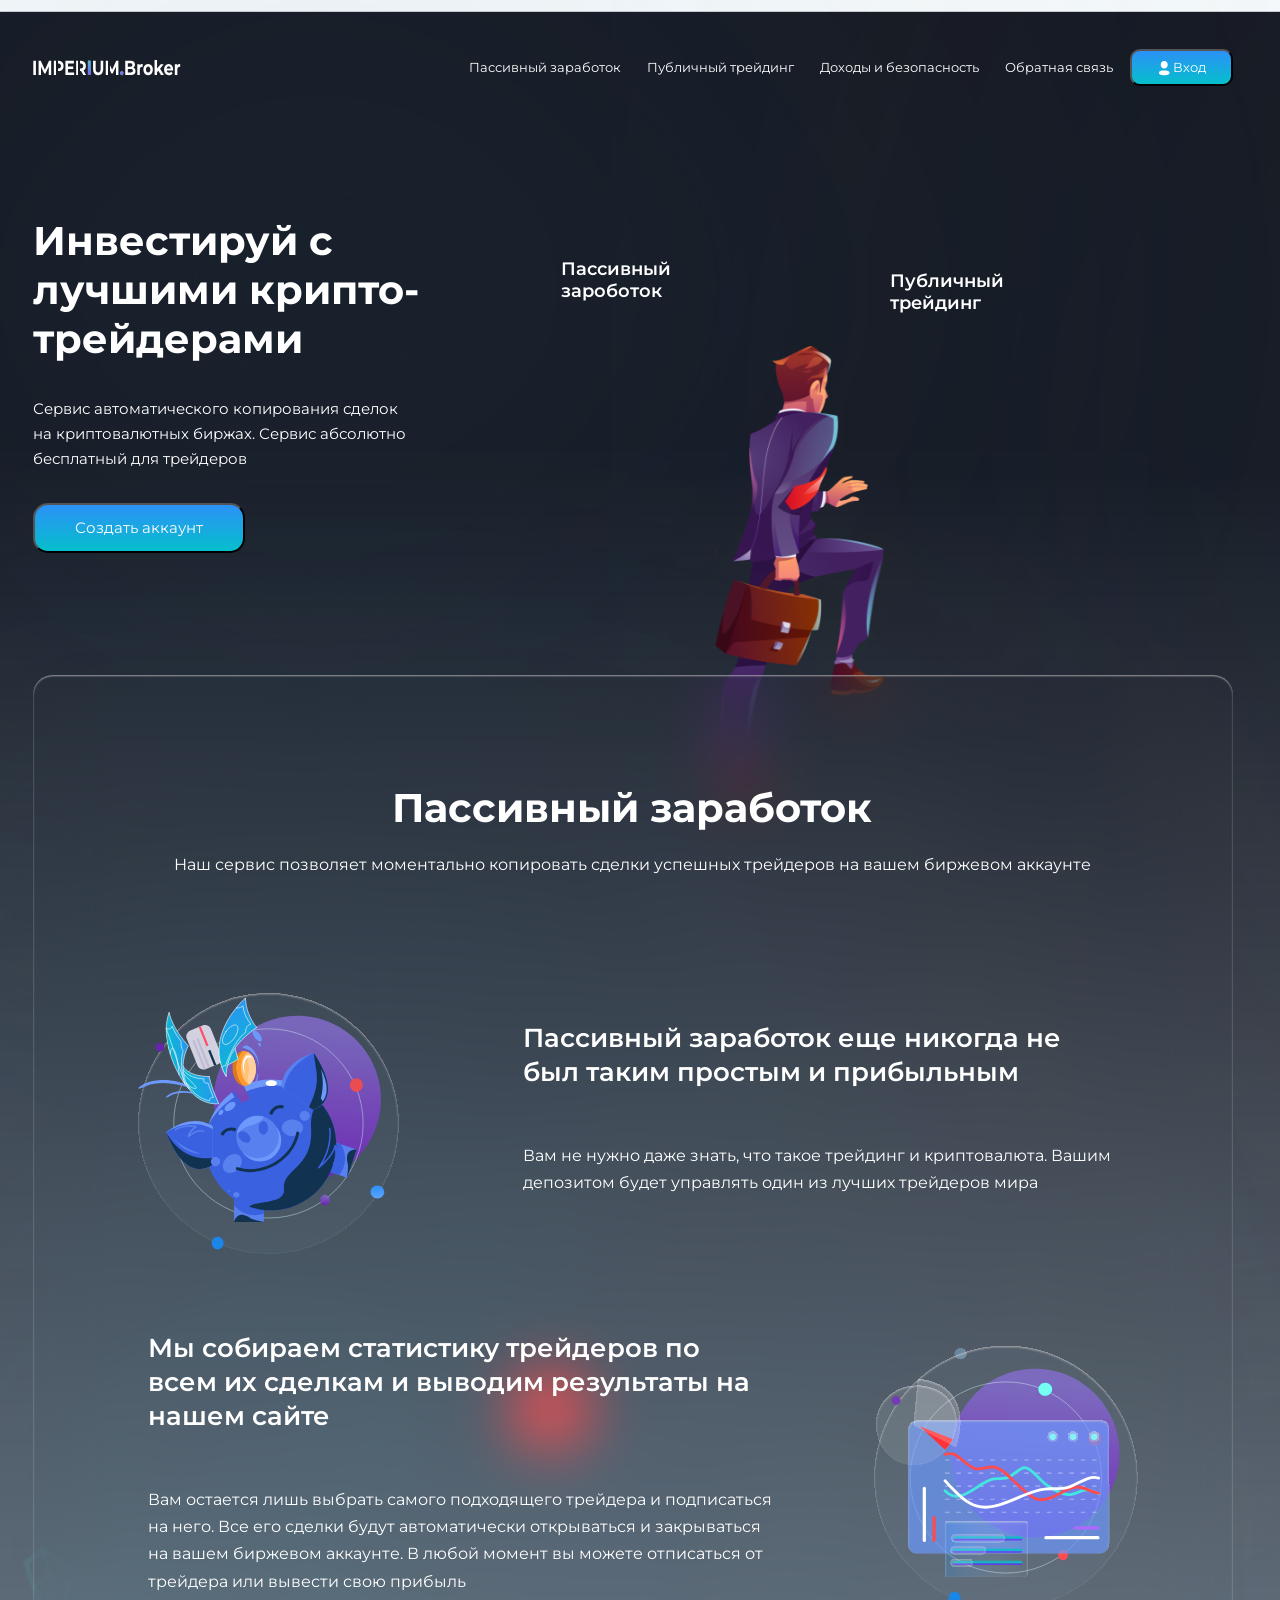
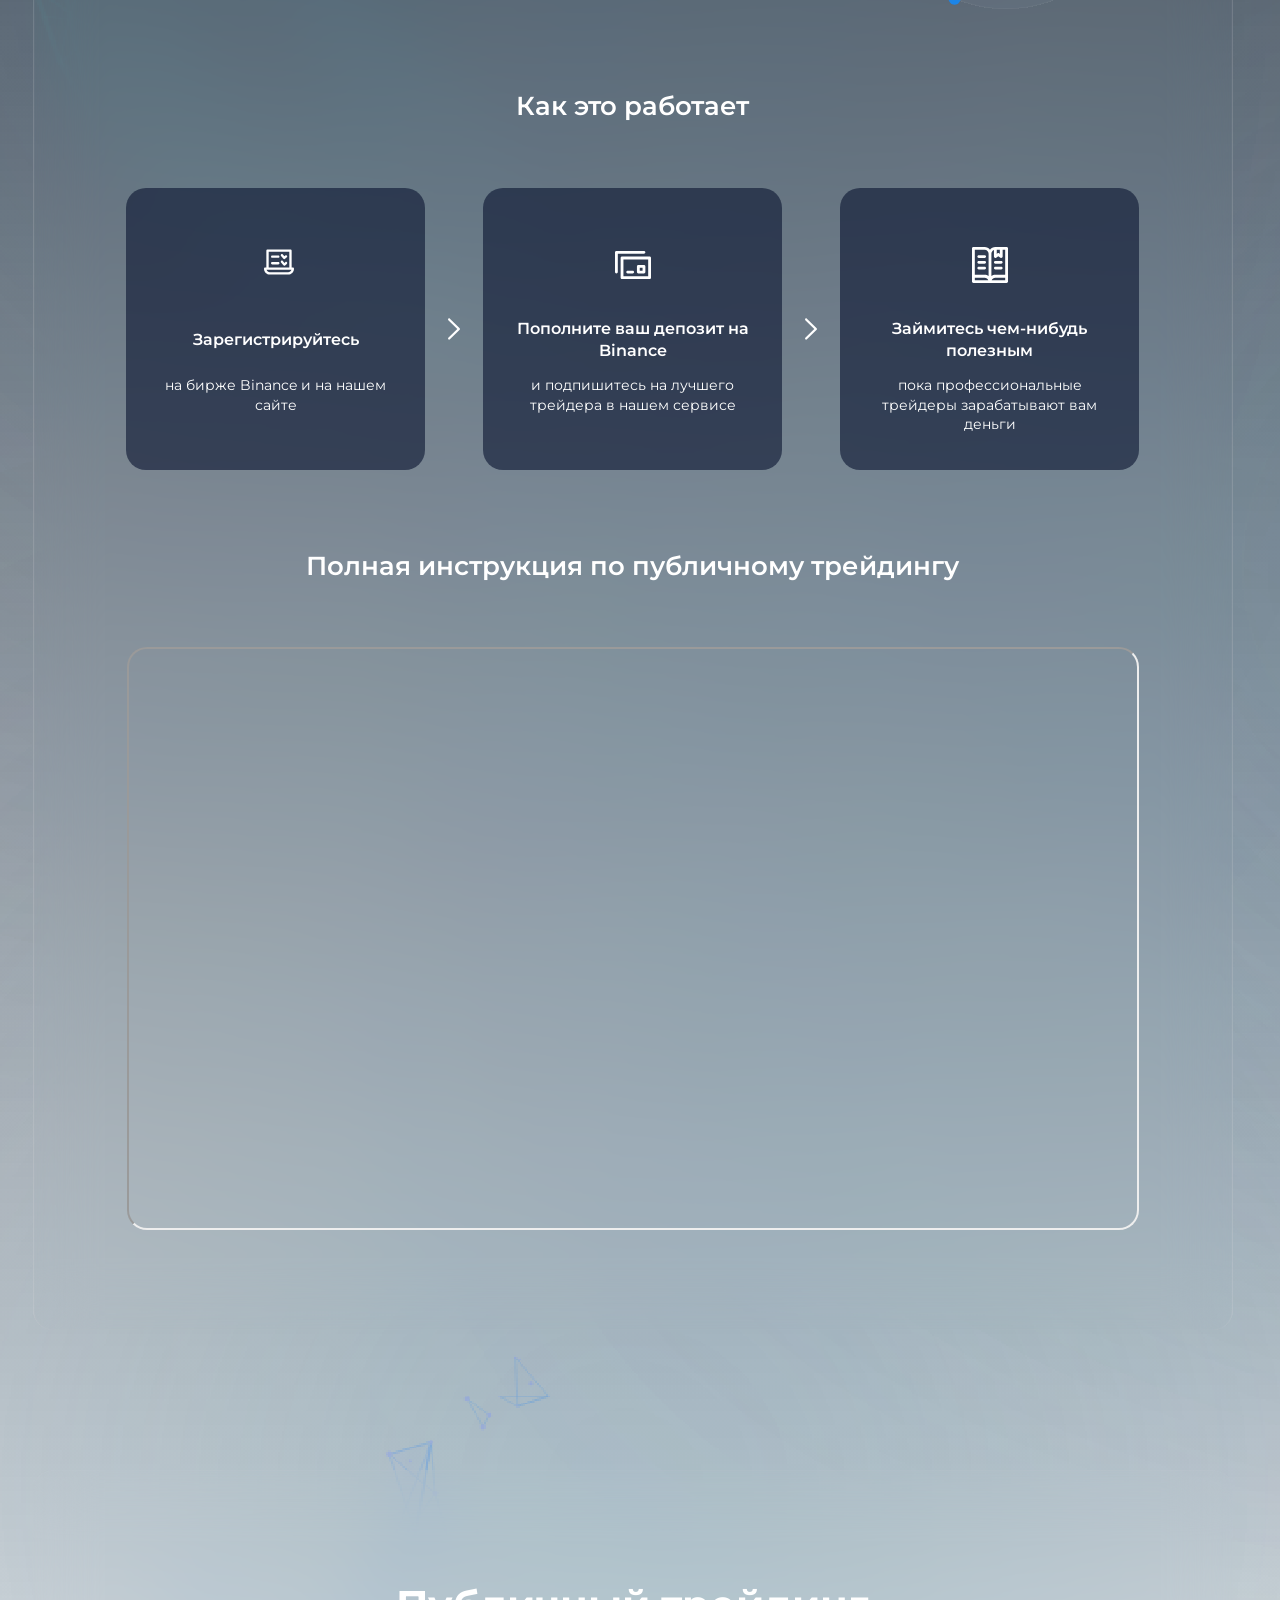
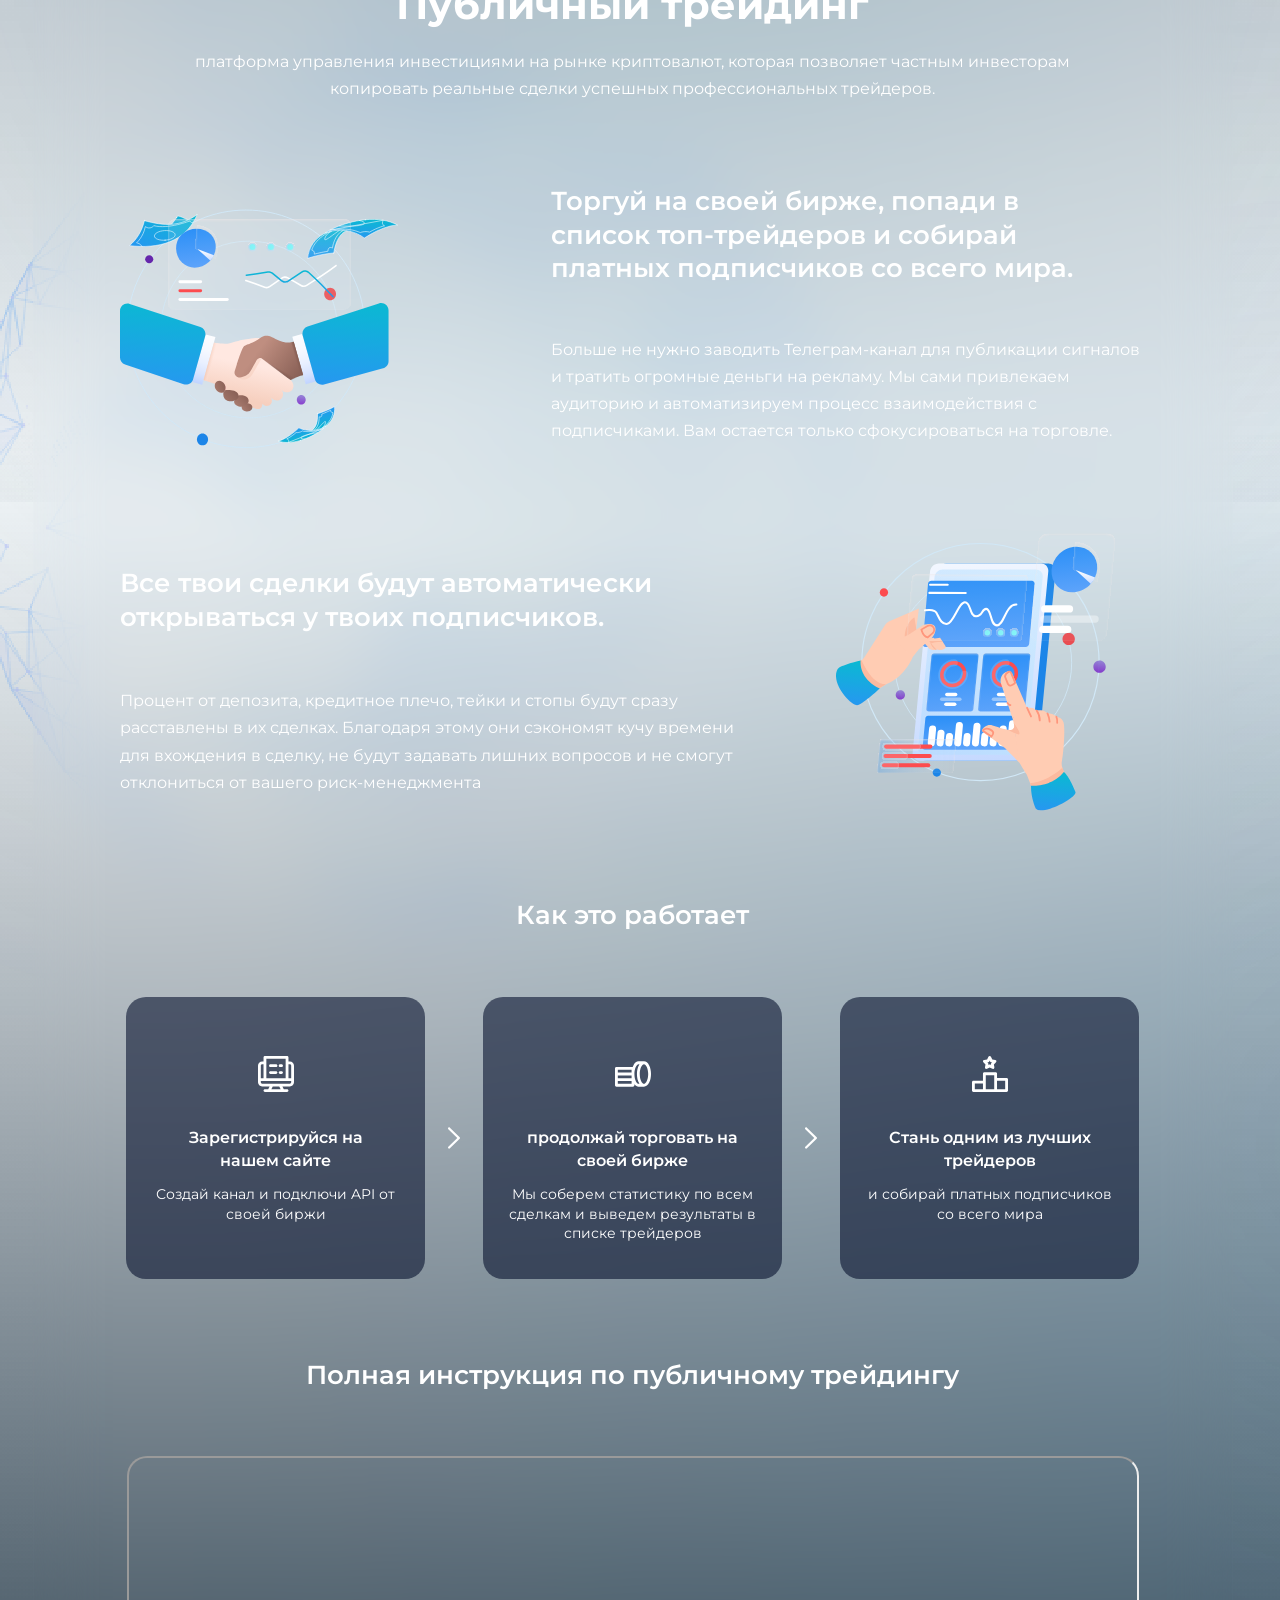
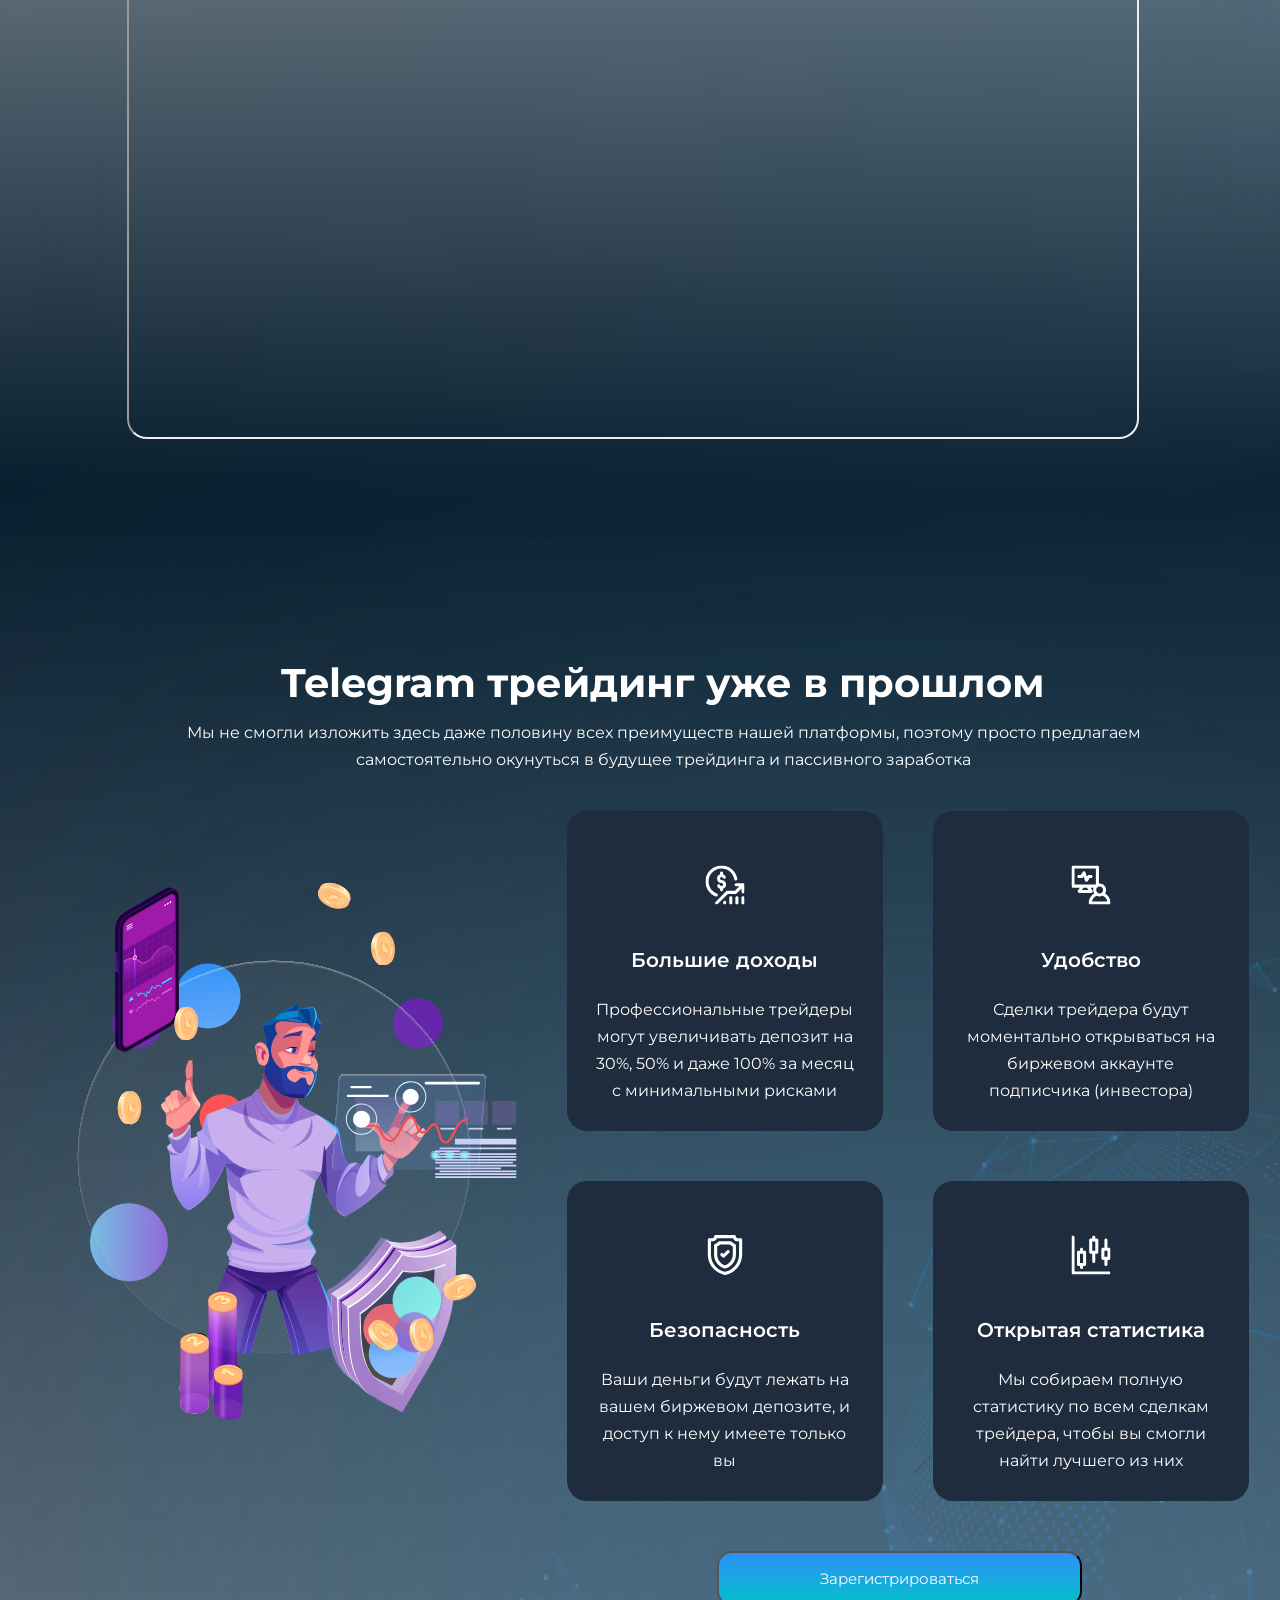
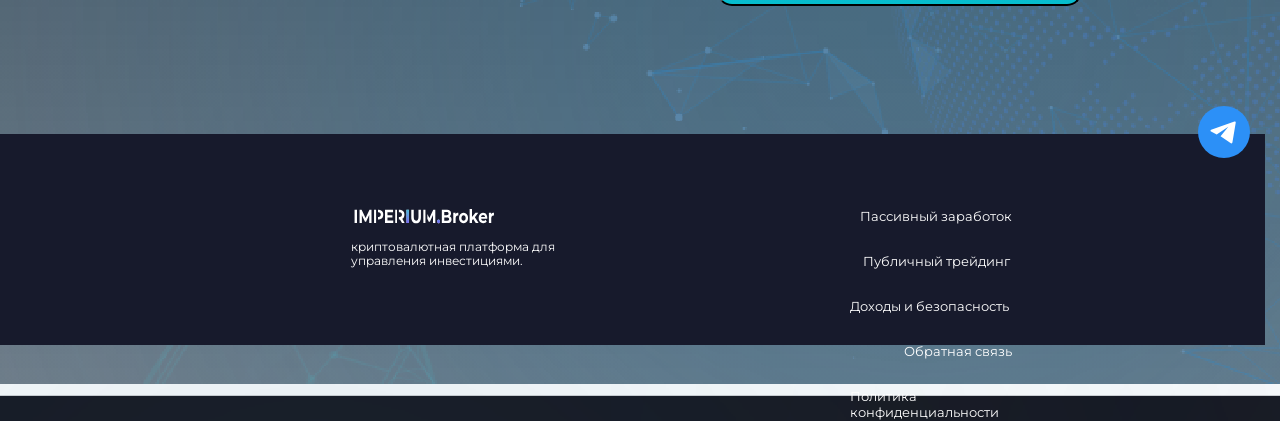
==== commit c5db1127: "adaptiv" ====
--- a/src/index.html
+++ b/src/index.html
@@ -156,9 +156,7 @@
               <article class="tg-trade__article">
                 <img src="./assets/svg/schit.svg" alt="Иконка" class="icona-two">
                 <h4 class="tg-trade__card">Безопасность</h4>
-                <p class="tg-trade__descr"><span>Ваши деньги будут лежать на</span><br> <span>вашем биржевом депозите,</span><br>
-                  <span>и доступ к нему имеете</span><br>
-                  <span>только вы</span></p>
+                <p class="tg-trade__descr"><span>Ваши деньги будут лежать на вашем биржевом депозите, и доступ к нему имеете только вы</span></p>
               </article>
               <article class="tg-trade__article">
                 <img src="./assets/svg/nastroyka.svg" alt="Иконка" class="icona-two">
--- a/src/media.css
+++ b/src/media.css
@@ -765,47 +765,95 @@
     }
     
     .tg-trade {
-        height: calc(var(--size-base)*364);
-        width: calc(var(--size-base)*170.5);
-        margin-left: calc(var(--size-base)*7);
+        display: flex;
+        flex-direction: column;
+        justify-content: space-between;
+        align-items: center;
+        height: calc(var(--size-base)*310);
+        width: calc(var(--size-base)*94);
+        margin-left: auto;
+        margin-right: auto;
+        text-align: center;
         margin-bottom: calc(var(--size-base)*42);
     }
 
+    .tg-trade__content {
+        flex: 1.5;
+        display: flex;
+        flex-wrap: wrap;
+        gap: 20px;
+      }
+
     .title-tg {
-        height: calc(var(--size-base)*13.5);
-        width: calc(var(--size-base)*153.25);
-        font-size: 8rem;
-        line-height: 1.67em;
-        margin-top: calc(var(--size-base)*15);
+        height: calc(var(--size-base)*15.5);
+        width: calc(var(--size-base)*75.75);
+        font-size: 5.5rem;
+        line-height: 1.4em;
+        margin-top: calc(var(--size-base)*12.5);
     }
 
     .pass-tg__descr {
-        height: calc(var(--size-base)*18.75);
-        width: calc(var(--size-base)*157);
-        font-size: 3.75rem;
+        height: calc(var(--size-base)*20);
+        width: calc(var(--size-base)*93.5);
+        font-size: 3.5rem;
+        line-height: 1.4em;
+        margin-left: auto;
+        margin-right: auto;
+        text-align: center;
         margin-top: calc(var(--size-base)*2.75);
     }
 
+    .tg-trade__article {
+        height: calc(var(--size-base)*69);
+        width: calc(var(--size-base)*44.5);
+      }
+
     .tg-trade__cards {
         display: flex;
-        flex-direction: column;
-        margin-top: calc(var(--size-base)*7.5);
+        align-items: center;
+        justify-content: space-between;
+        gap: 20px;
+        margin-top: calc(var(--size-base)*5);
+    }
+
+    .tg-trade__card {
+        height: calc(var(--size-base)*4.5);
+        width: calc(var(--size-base)*41);
+        font-size: 3.5rem;
+        margin-top: calc(var(--size-base)*7.25);
+        text-align: center;
+    }
+
+    .tg-trade__descr {
+        height: calc(var(--size-base)*25.5);
+        width: calc(var(--size-base)*41);
+        font-size: 3rem;
+        line-height: 1.4em;
+        margin-top: calc(var(--size-base)*2.5);
+        text-align: center;
     }
 
     .tg-trade__art {
-        height: calc(var(--size-base)*125);
-        width: calc(var(--size-base)*90.75);
+        height: calc(var(--size-base)*95.5);
+        width: calc(var(--size-base)*72.75);
+    }
+
+    .tg-img {
+        height: calc(var(--size-base)*95.5);
+        width: calc(var(--size-base)*72.75);
     }
 
     .tg-trade__actions {
-        margin-top: calc(var(--size-base)*10);
-        margin-left: 0;
+        margin-top: calc(var(--size-base)*5);
+        margin-left: auto;
+        margin-right: auto;
+        text-align: center;
         justify-content: center;
     }
 
     .footer__actions {
-        margin-top: calc(var(--size-base)*7.75);
-        margin-left: calc(var(--size-base)*173.25);
+        margin-top: calc(var(--size-base)*4.75);
+        margin-left: calc(var(--size-base)*78);
     }
 
     .footer__logo {
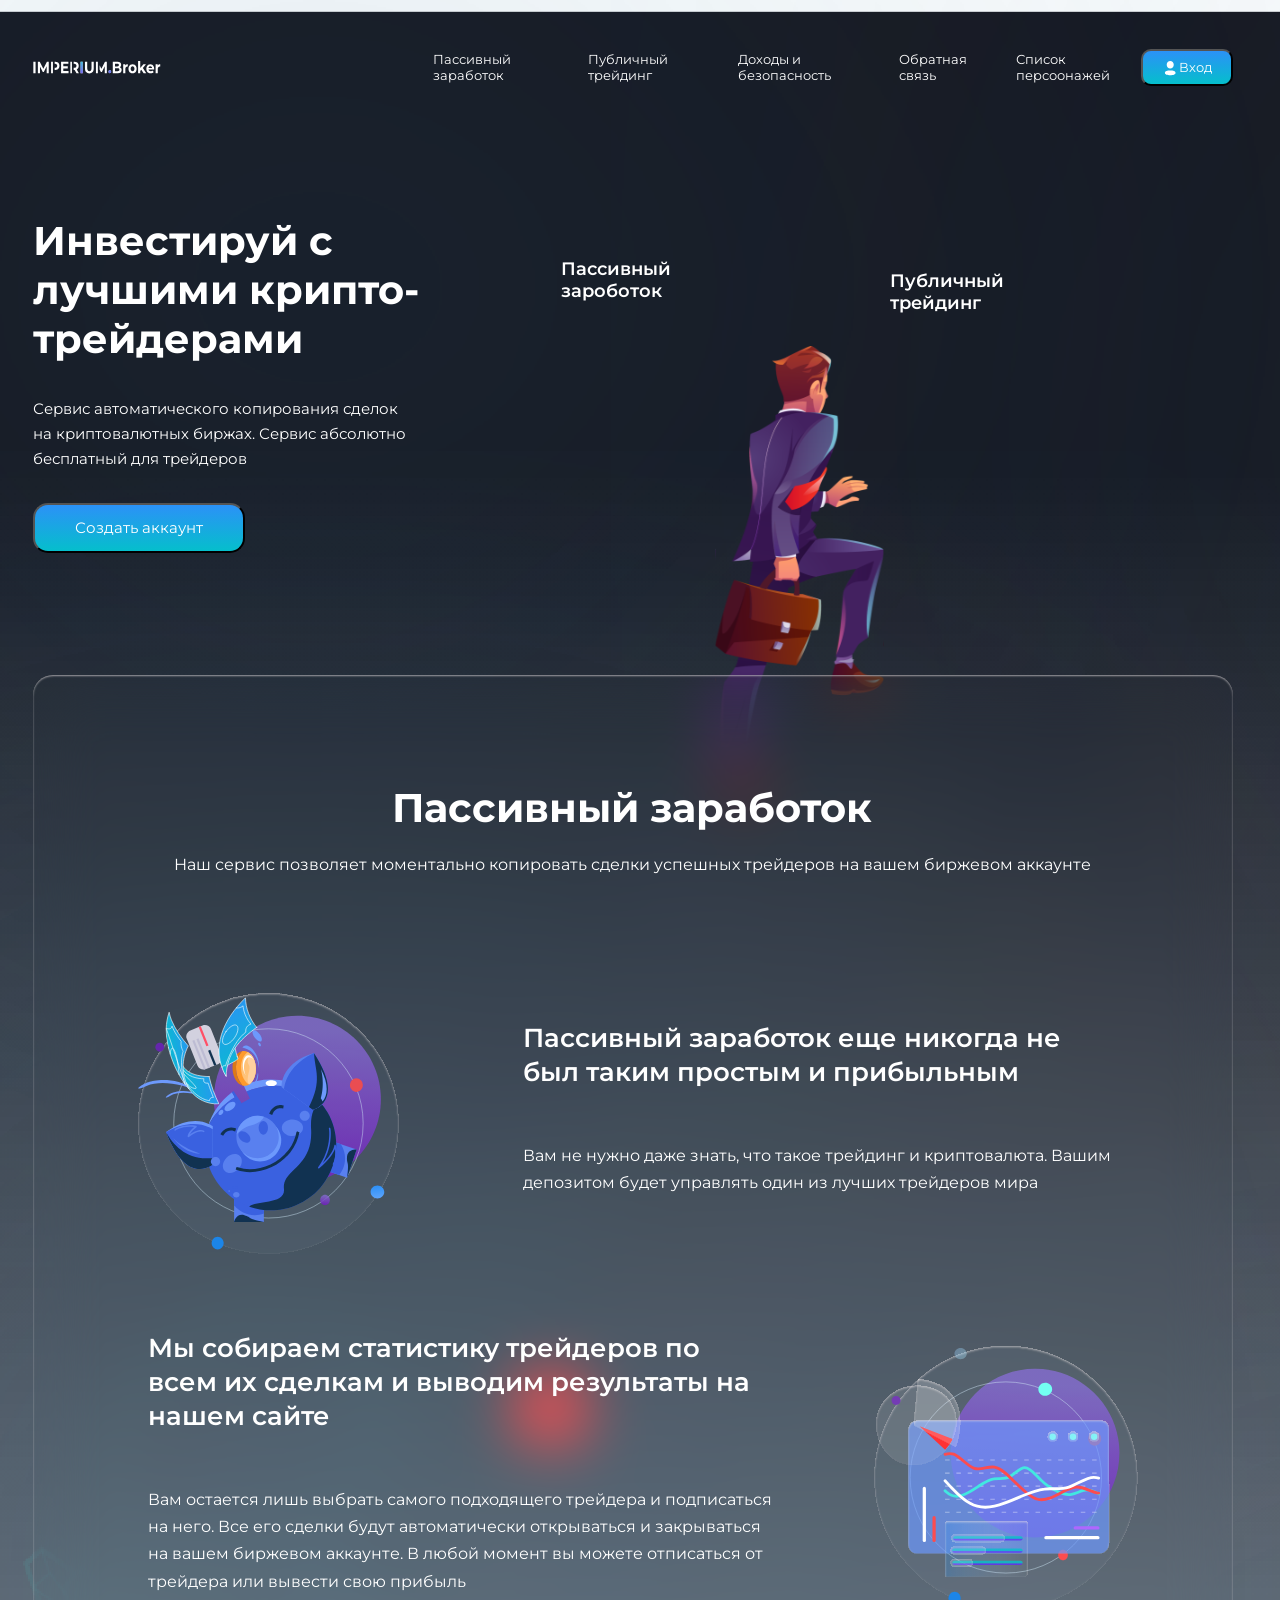
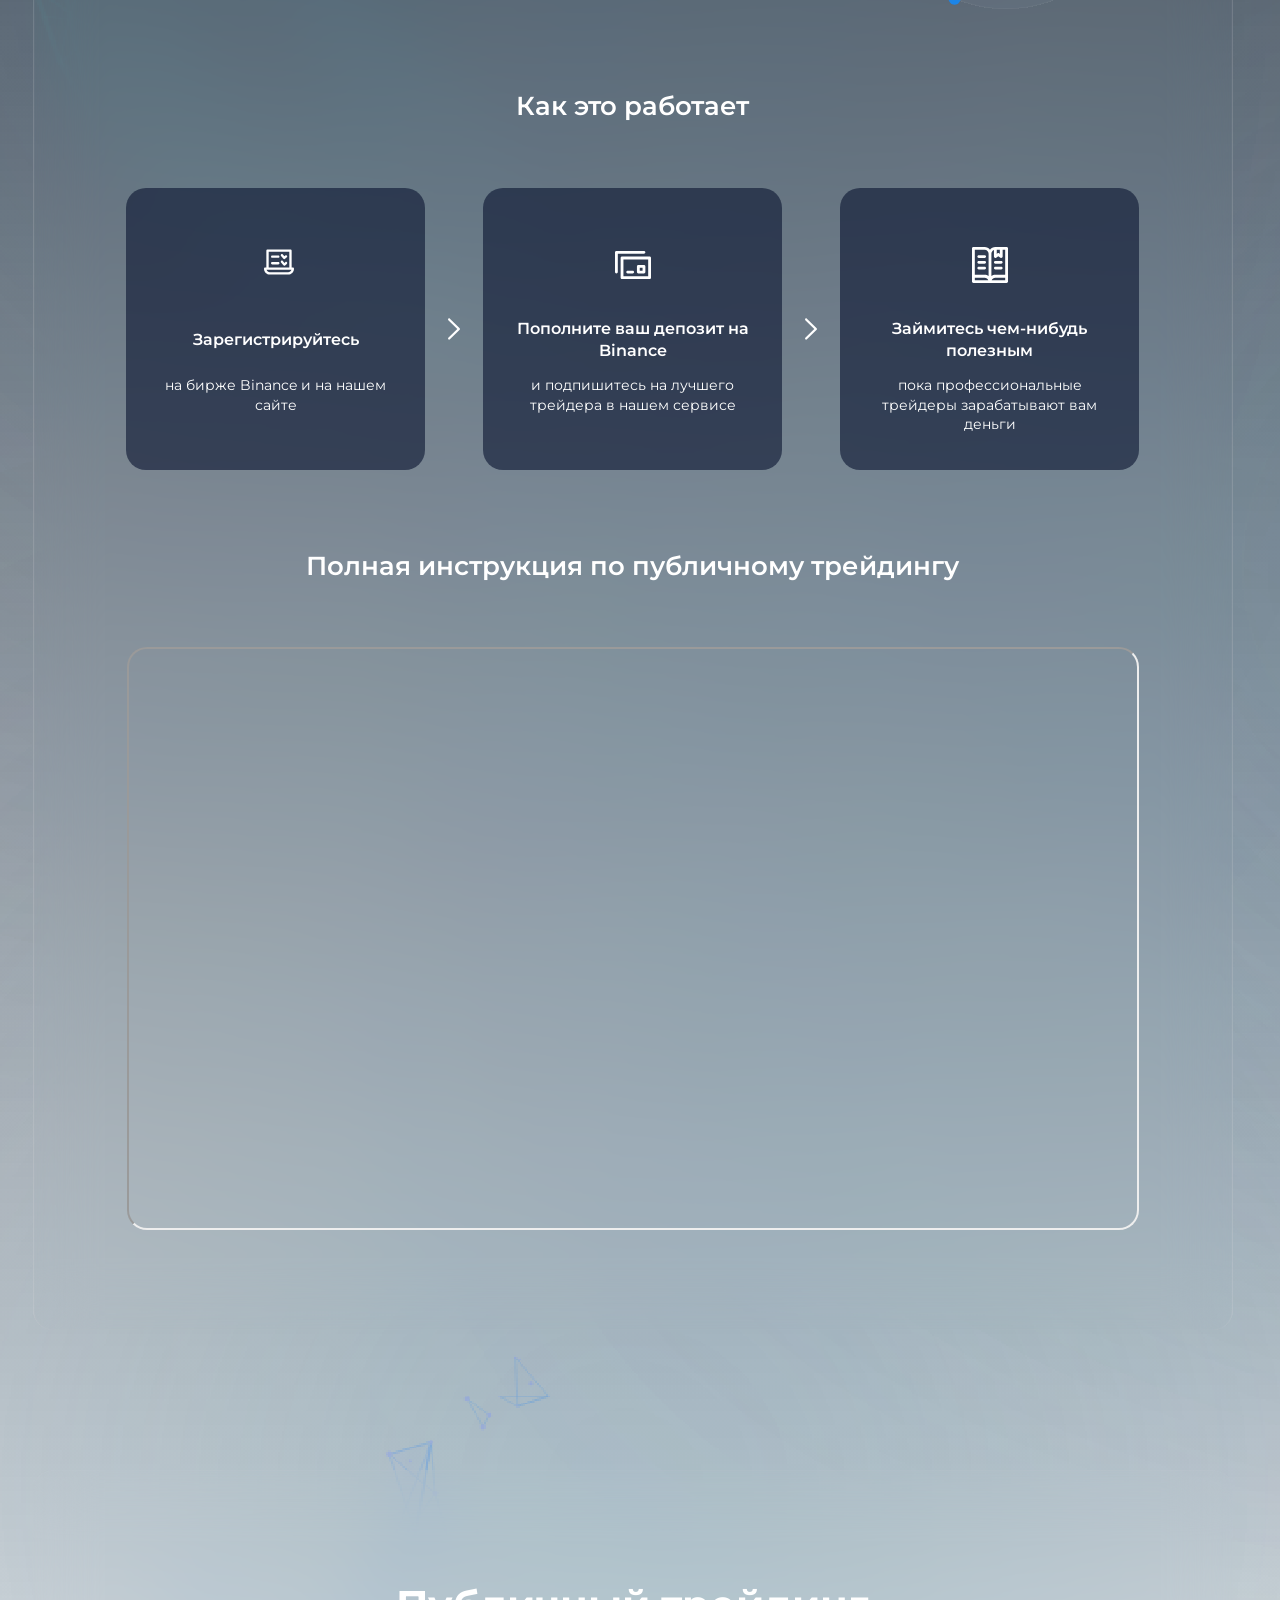
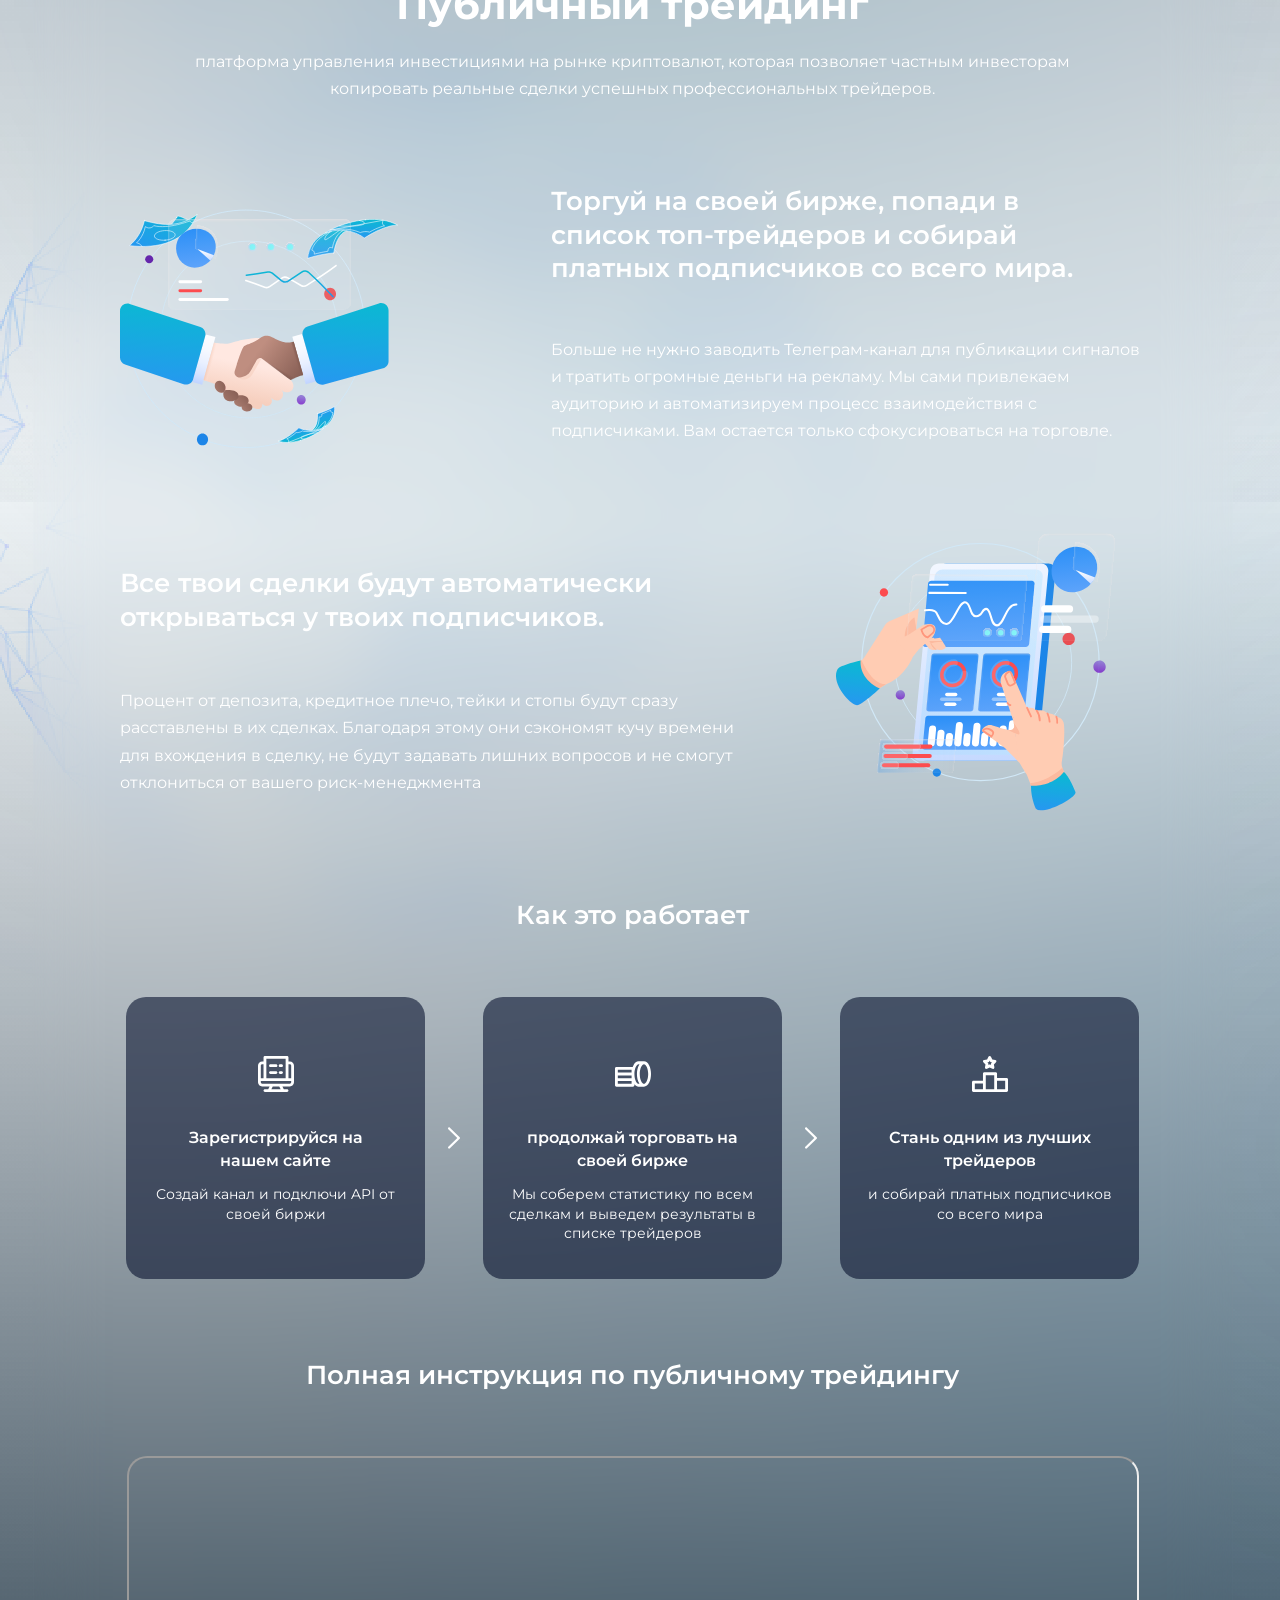
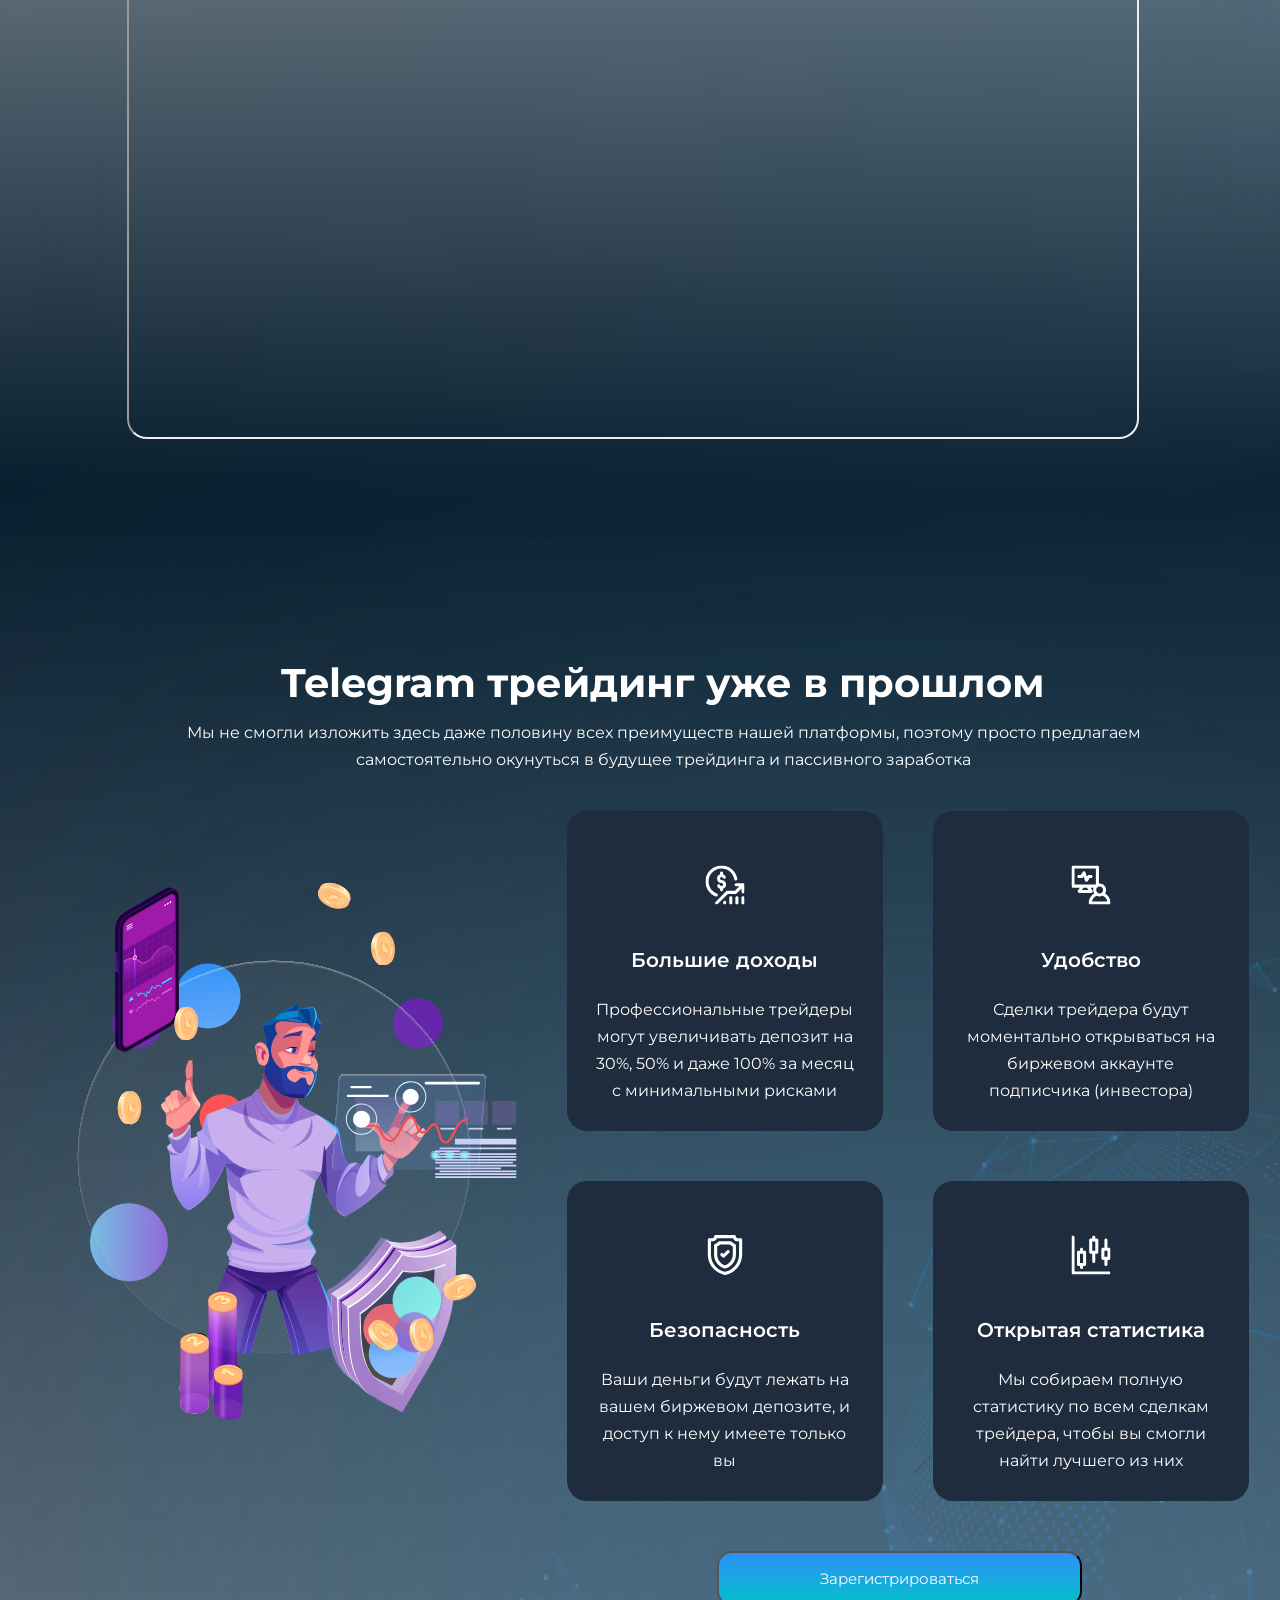
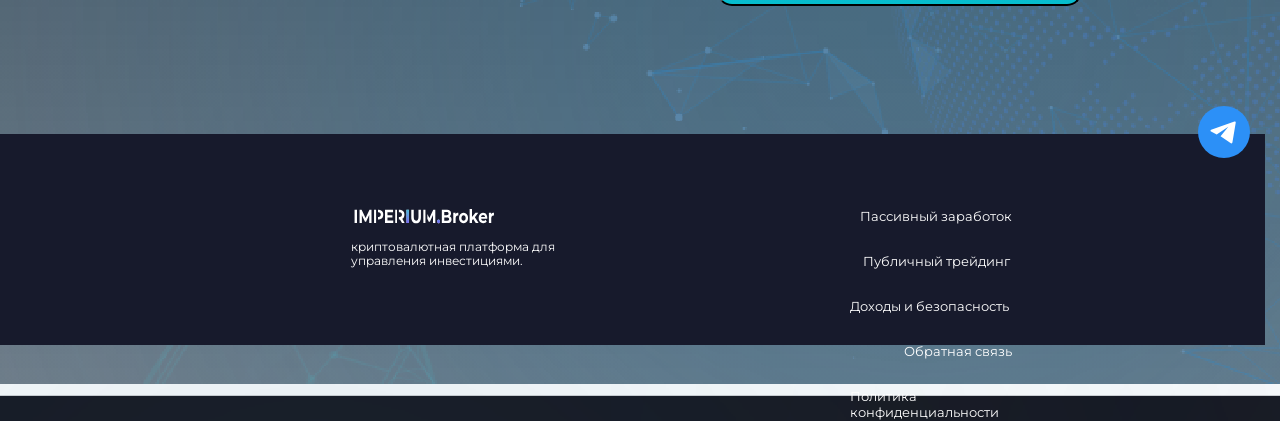
==== commit 7b6461f2: "adaptiv" ====
--- a/src/index.html
+++ b/src/index.html
@@ -21,7 +21,8 @@
             <a href="#pass-income" class="nav__link">Пассивный заработок</a>
             <a href="#publ-trade" class="nav__link">Публичный трейдинг</a>
             <a href="#tg-trade" class="nav__link">Доходы и безопасность</a>
-            <a href="#footer__actions" class="nav__link">Обратная связь</a> 
+            <a href="#footer__actions" class="nav__link">Обратная связь</a>
+            <a href="./characters.html" class="nav__link">Список персоонажей</a>
           </nav>
           <button class="btn btn_primary">
             <img src="./assets/svg/Profile.svg" alt="Профиль" class="logo__btn">Вход</button>
--- a/src/media.css
+++ b/src/media.css
@@ -416,10 +416,15 @@
 
 
 @media (max-width: 480px) {
+    body {
+        /* background: linear-gradient(hsla(240, 15%, 10%, 1), hsla(216, 40%, 16%, 0.03)); */
+        background-image: url(./assets/svg/BG_mobile.svg);
+    }
+
     .page {
         margin-left: auto;
         margin-right: auto;
-        overflow: hidden;
+        /* overflow: hidden; */
         width: 400px;
         
     }
@@ -774,7 +779,7 @@
         margin-left: auto;
         margin-right: auto;
         text-align: center;
-        margin-bottom: calc(var(--size-base)*42);
+        margin-bottom: calc(var(--size-base)*18);
     }
 
     .tg-trade__content {
@@ -857,53 +862,56 @@
     }
 
     .footer__logo {
-        margin-top: calc(var(--size-base)*12.5);
-        margin-left: calc(var(--size-base)*5.25);
+        margin-top: calc(var(--size-base)*10.5);
+        margin-left: auto;
+        margin-right: auto;
     }
 
     .logo__footer {
-        width: calc(var(--size-base)*58.75);
+        width: calc(var(--size-base)*88.75);
         height: calc(var(--size-base)*7.5);
+        text-align: center;
         font-size: 3rem;
         line-height: 1em;
         margin-top: calc(var(--size-base)*3.94);
-        margin-bottom: calc(var(--size-base)*25);
-        margin-left: calc(var(--size-base)*5.25);
+        margin-bottom: calc(var(--size-base)*0);
+        margin-left: auto;
+        margin-right: auto;
     }
 
     .footer {
         display: flex;
-        flex-wrap: wrap;
-        justify-content: space-between;
-        align-items: flex-start;
+        flex-direction: row;
+        justify-content: center;
+        height: calc(var(--size-base)*77.5);
         background-color: hsla(230, 32%, 13%, 1);
         width: 100%;
-        height: calc(var(--size-base)*52.75);
     }
 
     .nav-foot {
-        display: grid;
-        grid-template-columns: repeat(2, auto);
-       
-        flex-direction: none;
+        display: flex;
         flex-wrap: none;
+        flex-direction: column;
         justify-content: center;
-        margin-top: calc(var(--size-base)*14);
-        margin-left: calc(var(--size-base)*14.5);
-        margin-right: calc(var(--size-base)*5.5);
-        column-gap: calc(var(--size-base)*29.25);
-        row-gap: calc(var(--size-base)*4.25);
+        align-items: center;
+        margin-top: calc(var(--size-base)*6);
+        margin-left: calc(var(--size-base)*0);
+        margin-right: calc(var(--size-base)*0);
+        column-gap: calc(var(--size-base)*0);
+        row-gap: calc(var(--size-base)*3);
     }
     
     .nav-foot__link {
-        white-space: nowrap;
+        text-align: center;
+        white-space: none;
     }
 
     .adapt {
-        margin-top: calc(var(--size-base)*13.75);
+        margin-top: calc(var(--size-base)*3);
         grid-column: span 2;
         position: relative;
-        left: calc(var(--size-base)*(-11));
+        left: calc(var(--size-base)*(0));
+        margin-bottom: calc(var(--size-base)*12);
     }
 
 }
